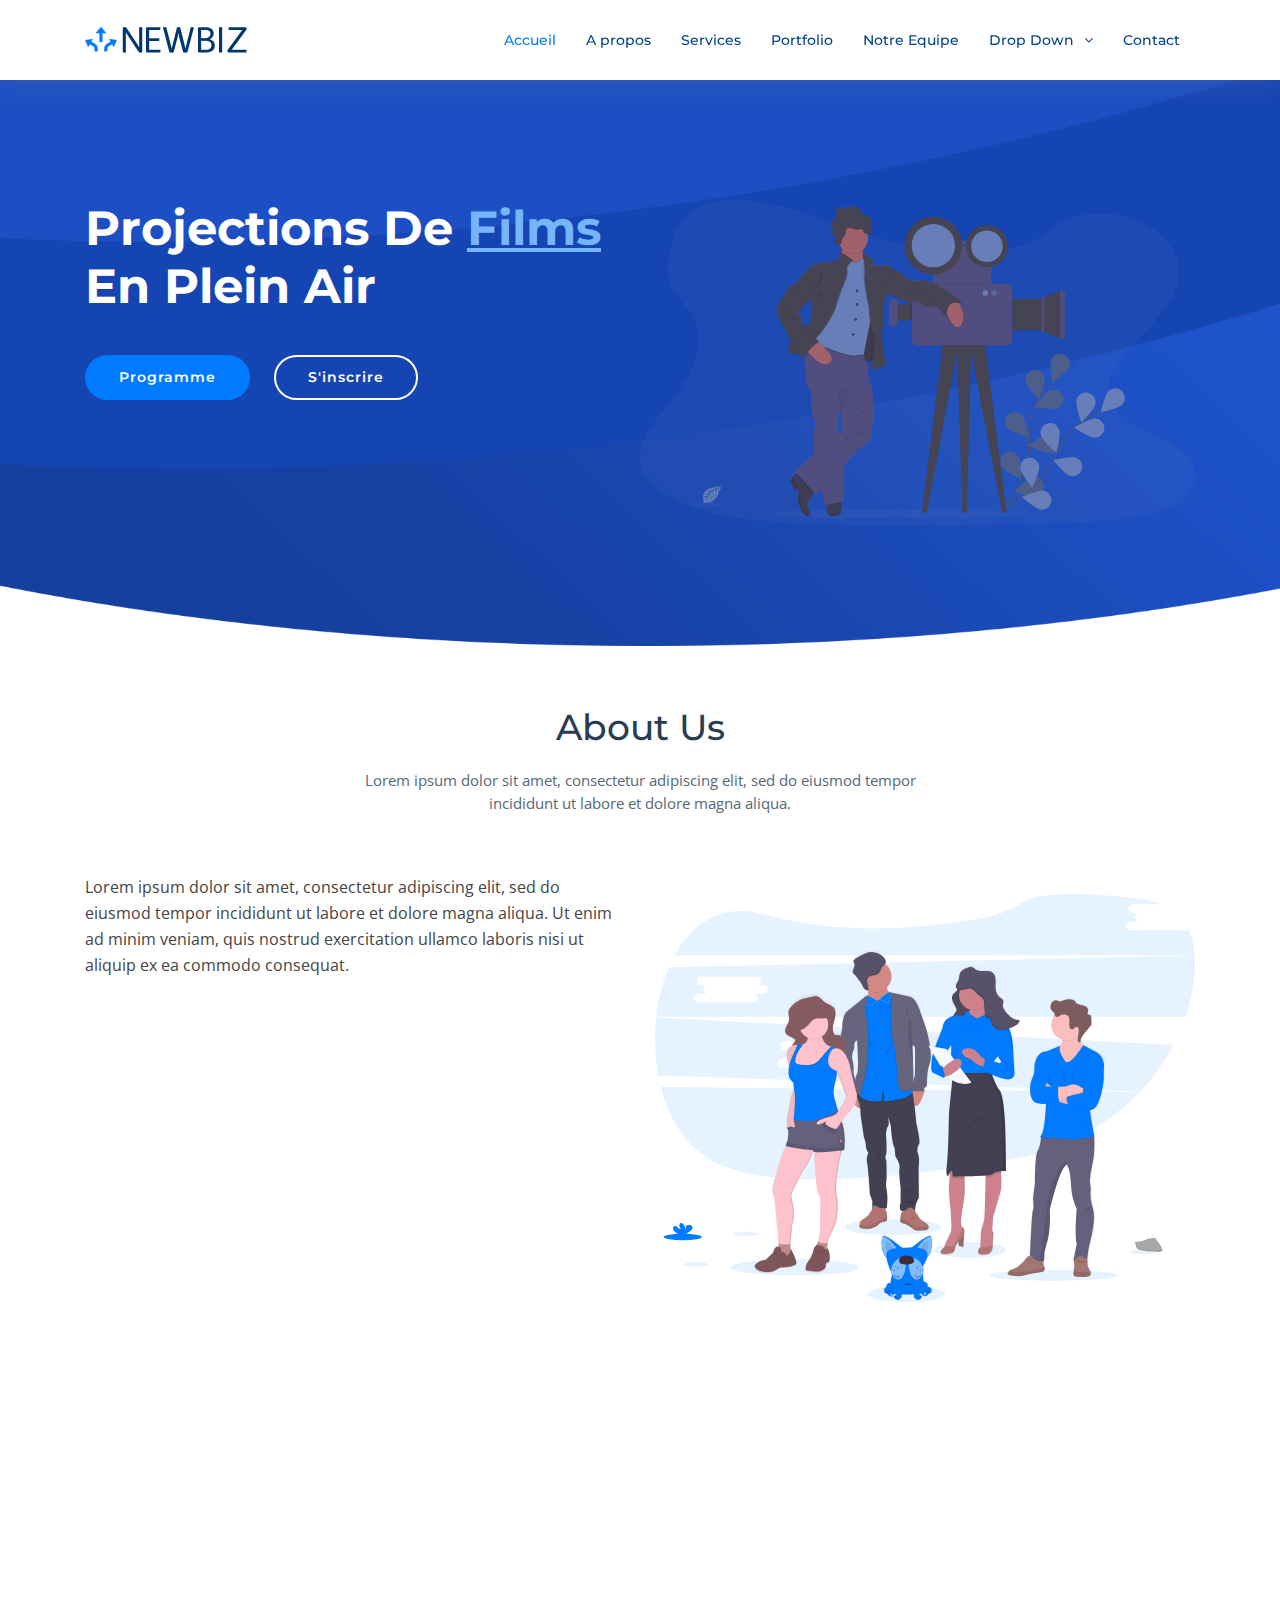
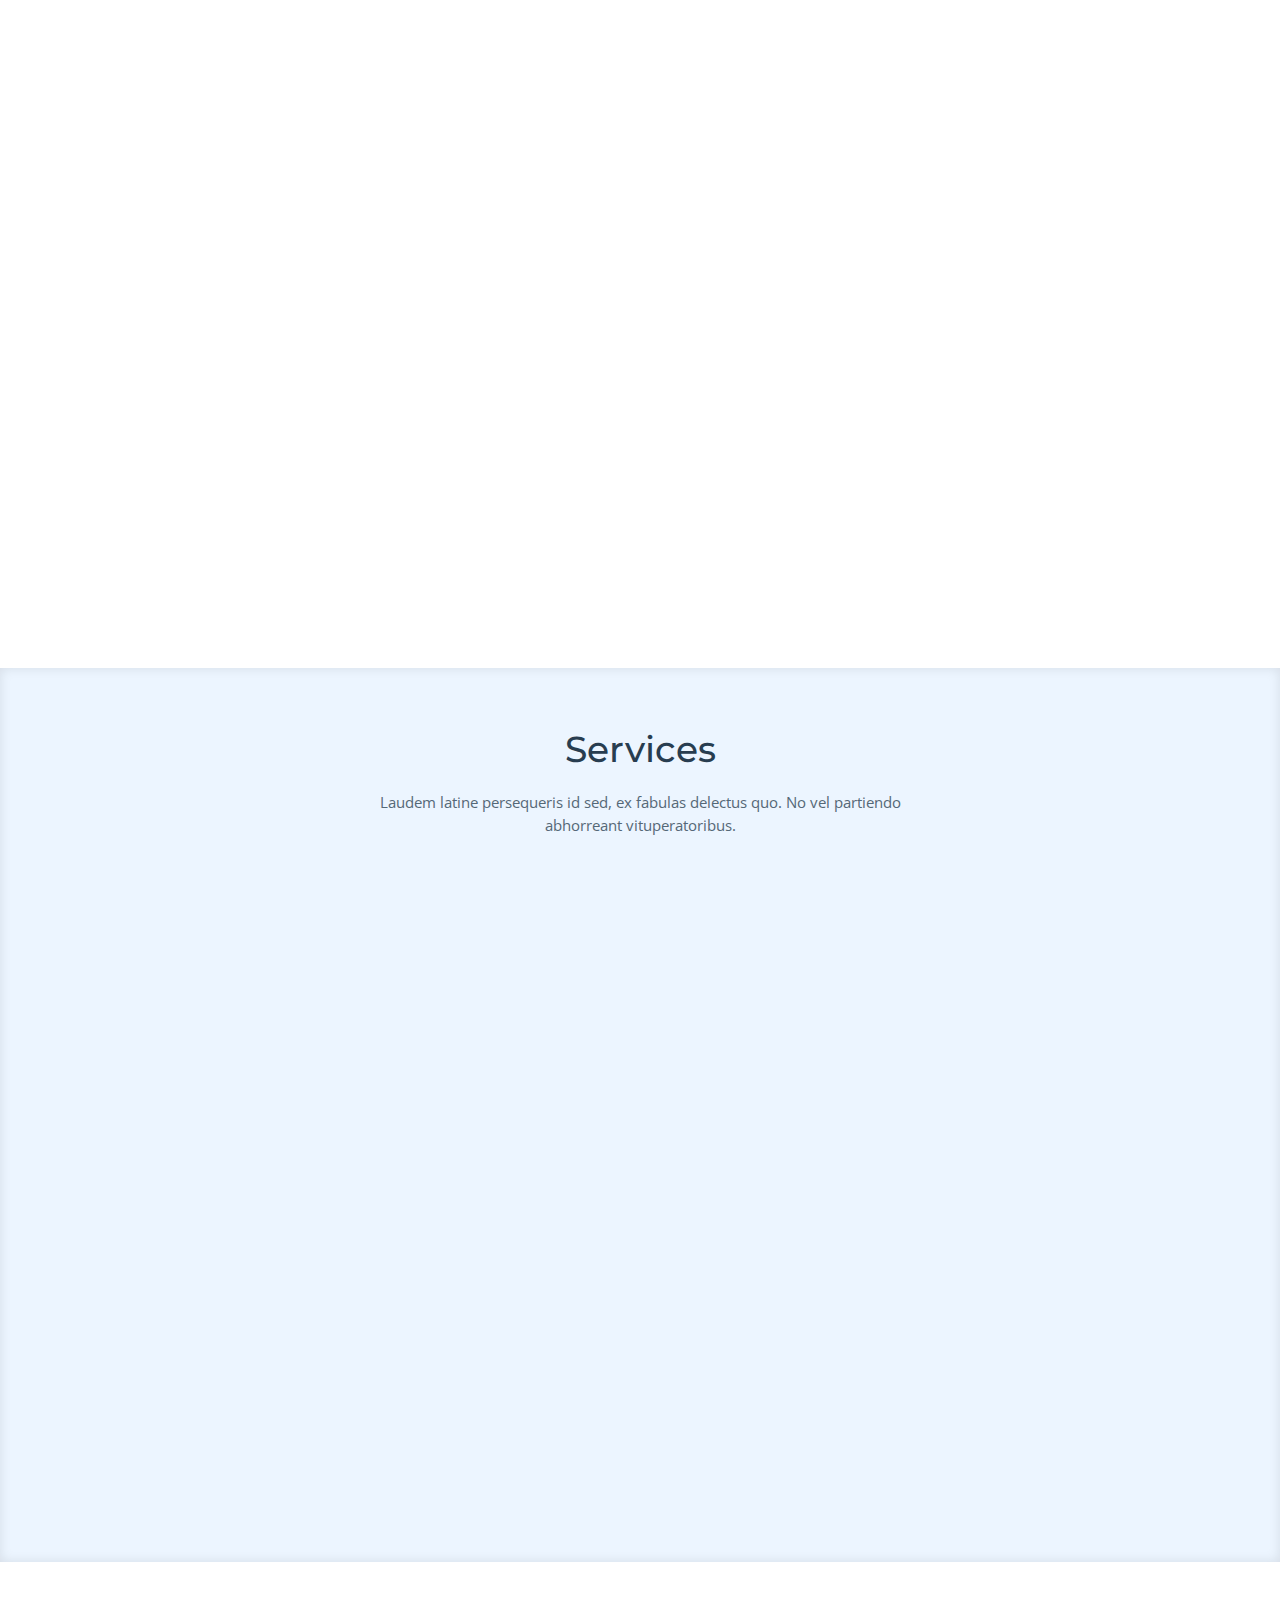
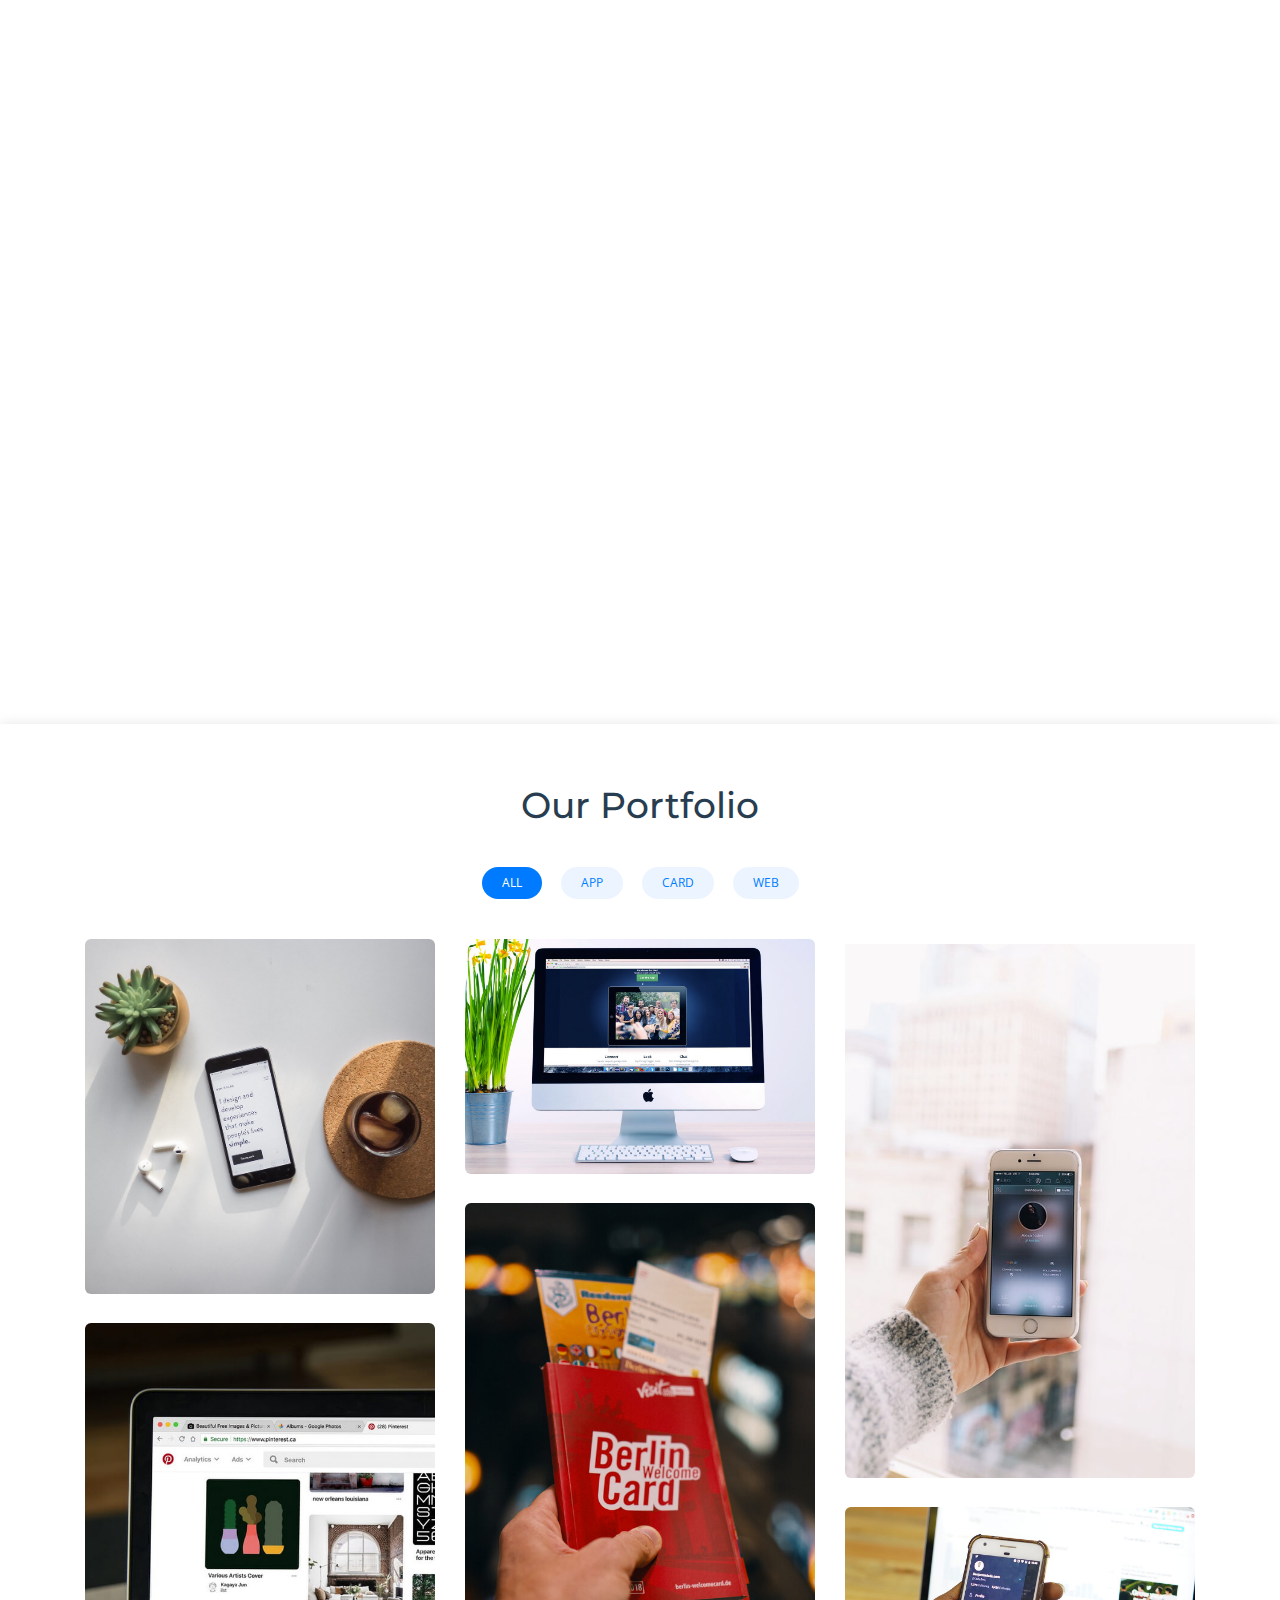
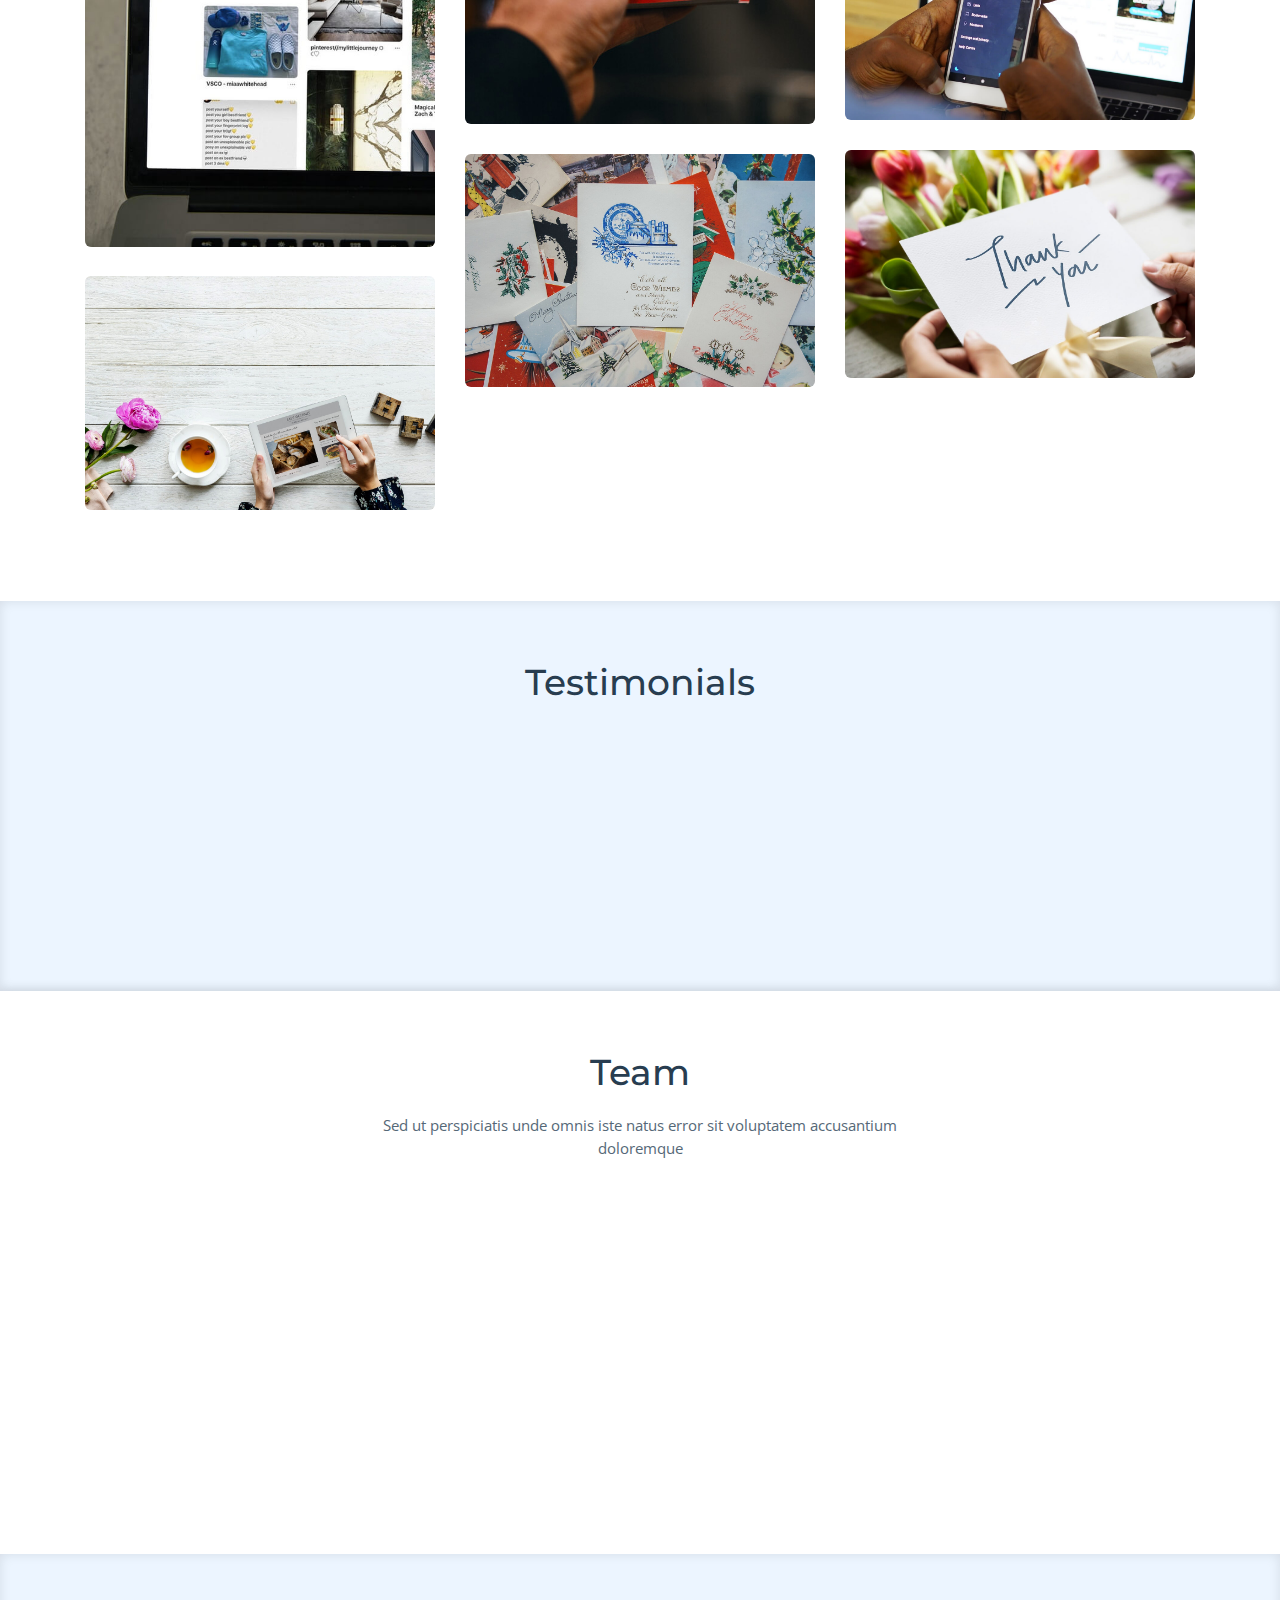
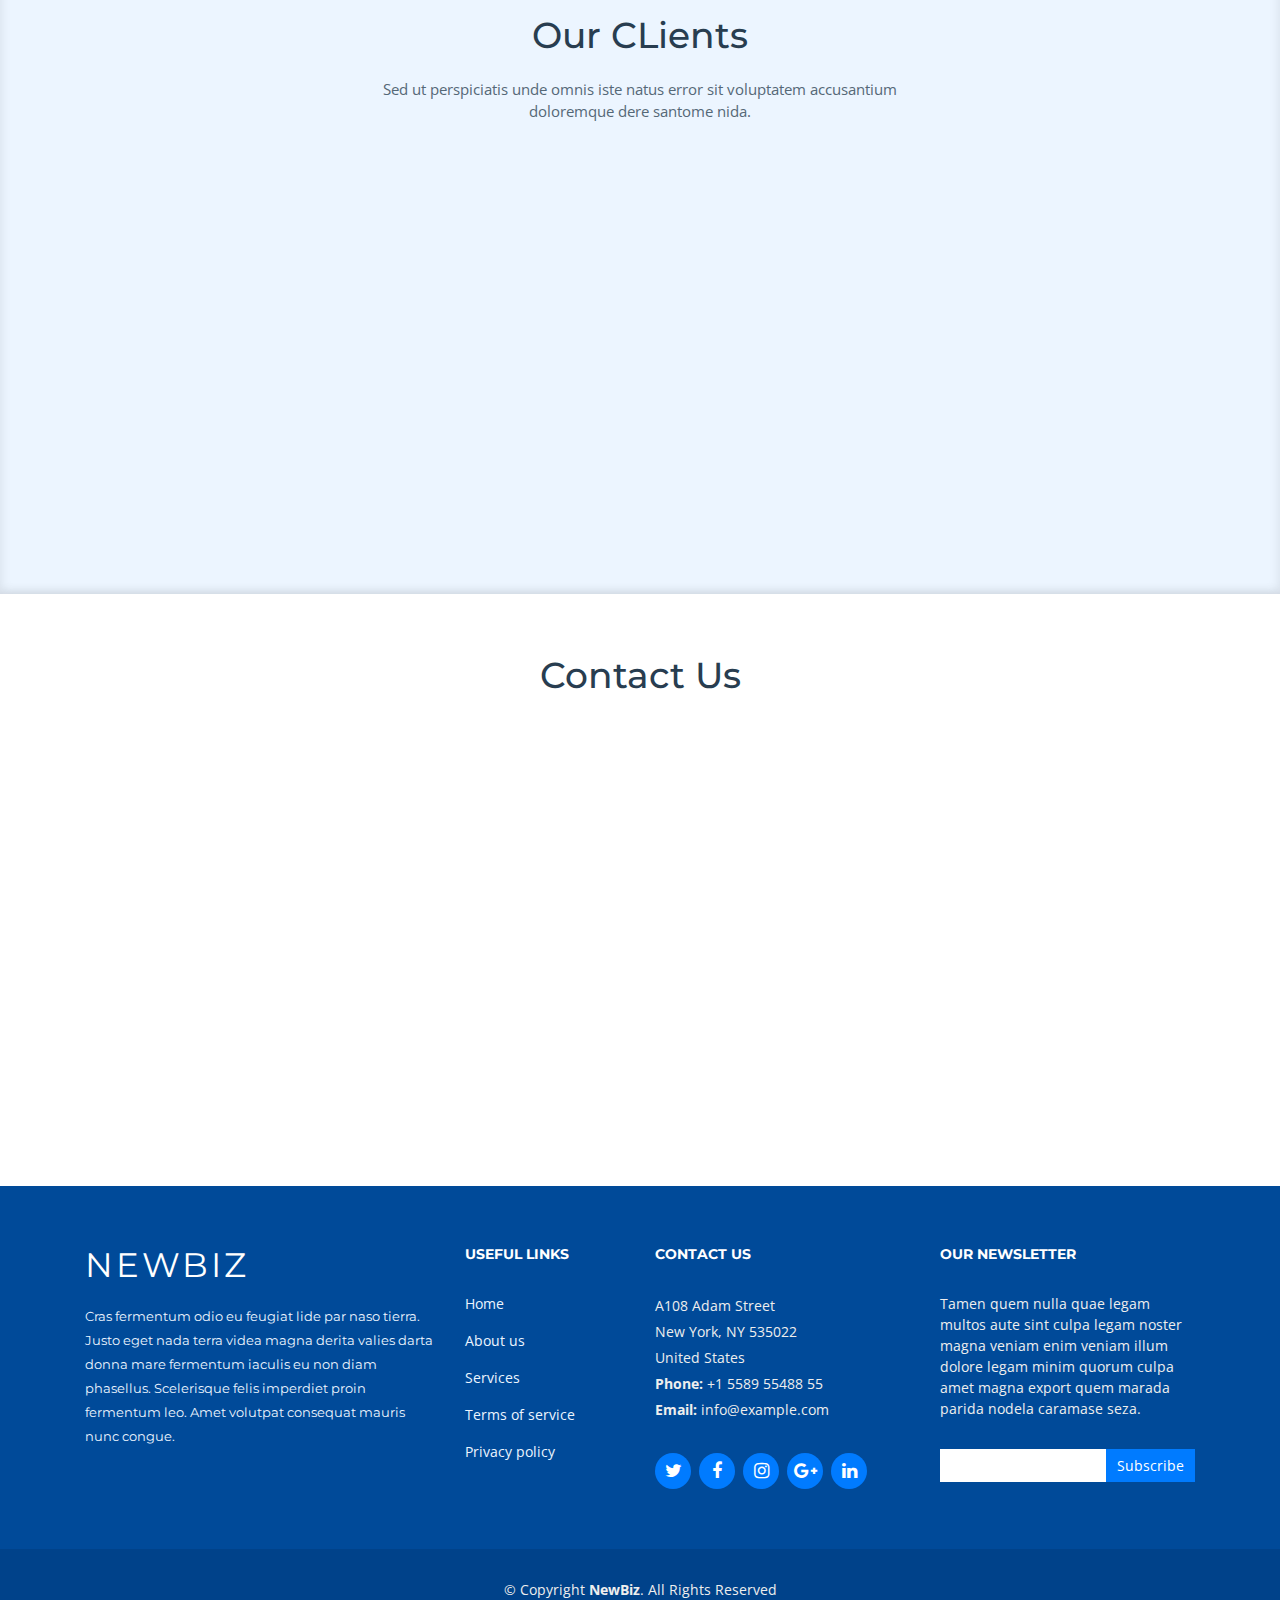
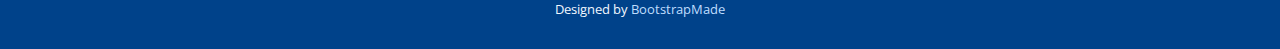
==== index.html @ 0c1a0be7 "Premier commit" ====
<!DOCTYPE html>
<html lang="en">
<head>
  <meta charset="utf-8">
  <title>NewBiz Bootstrap Template</title>
  <meta content="width=device-width, initial-scale=1.0" name="viewport">
  <meta content="" name="keywords">
  <meta content="" name="description">

  <!-- Favicons -->
  <link href="img/favicon.png" rel="icon">
  <link href="img/apple-touch-icon.png" rel="apple-touch-icon">

  <!-- Google Fonts -->
  <link href="https://fonts.googleapis.com/css?family=Open+Sans:300,300i,400,400i,700,700i|Montserrat:300,400,500,700" rel="stylesheet">

  <!-- Bootstrap CSS File -->
  <link href="lib/bootstrap/css/bootstrap.min.css" rel="stylesheet">

  <!-- Libraries CSS Files -->
  <link href="lib/font-awesome/css/font-awesome.min.css" rel="stylesheet">
  <link href="lib/animate/animate.min.css" rel="stylesheet">
  <link href="lib/ionicons/css/ionicons.min.css" rel="stylesheet">
  <link href="lib/owlcarousel/assets/owl.carousel.min.css" rel="stylesheet">
  <link href="lib/lightbox/css/lightbox.min.css" rel="stylesheet">

  <!-- Main Stylesheet File -->
  <link href="css/style.css" rel="stylesheet">

  <!-- =======================================================
    Theme Name: NewBiz
    Theme URL: https://bootstrapmade.com/newbiz-bootstrap-business-template/
    Author: BootstrapMade.com
    License: https://bootstrapmade.com/license/
  ======================================================= -->
</head>

<body>

  <!--==========================
  Header
  ============================-->
  <header id="header" class="fixed-top">
    <div class="container">

      <div class="logo float-left">
        <!-- Uncomment below if you prefer to use an image logo -->
        <!-- <h1 class="text-light"><a href="#header"><span>NewBiz</span></a></h1> -->
        <a href="#intro" class="scrollto"><img src="img/logo.png" alt="" class="img-fluid"></a>
      </div>

      <nav class="main-nav float-right d-none d-lg-block">
        <ul>
          <li class="active"><a href="#intro">Accueil</a></li>
          <li><a href="#about">A propos</a></li>
          <li><a href="#services">Services</a></li>
          <li><a href="#portfolio">Portfolio</a></li>
          <li><a href="#team">Notre Equipe</a></li>
          <li class="drop-down"><a href="">Drop Down</a>
            <ul>
              <li><a href="#">Drop Down 1</a></li>
              <li class="drop-down"><a href="#">Drop Down 2</a>
                <ul>
                  <li><a href="#">Deep Drop Down 1</a></li>
                  <li><a href="#">Deep Drop Down 2</a></li>
                  <li><a href="#">Deep Drop Down 3</a></li>
                  <li><a href="#">Deep Drop Down 4</a></li>
                  <li><a href="#">Deep Drop Down 5</a></li>
                </ul>
              </li>
              <li><a href="#">Drop Down 3</a></li>
              <li><a href="#">Drop Down 4</a></li>
              <li><a href="#">Drop Down 5</a></li>
            </ul>
          </li>
          <li><a href="#contact">Contact</a></li>
        </ul>
      </nav><!-- .main-nav -->
      
    </div>
  </header><!-- #header -->

  <!--==========================
    Intro Section
  ============================-->
  <section id="intro" class="clearfix">
    <div class="container">

      <div class="intro-img">
        <img src="img/videographer_nnc7.svg" alt="" class="img-fluid">
      </div>

      <div class="intro-info">
        <h2>Projections De <span>Films</span> <br> En Plein Air </h2>
        <div>
          <a href="#about" class="btn-get-started scrollto">Programme</a>
          <a href="#services" class="btn-services scrollto">S'inscrire</a>
        </div>
      </div>

    </div>
  </section><!-- #intro -->

  <main id="main">

    <!--==========================
      About Us Section
    ============================-->
    <section id="about">
      <div class="container">

        <header class="section-header">
          <h3>About Us</h3>
          <p>Lorem ipsum dolor sit amet, consectetur adipiscing elit, sed do eiusmod tempor incididunt ut labore et dolore magna aliqua.</p>
        </header>

        <div class="row about-container">

          <div class="col-lg-6 content order-lg-1 order-2">
            <p>
              Lorem ipsum dolor sit amet, consectetur adipiscing elit, sed do eiusmod tempor incididunt ut labore et dolore magna aliqua. Ut enim ad minim veniam, quis nostrud exercitation ullamco laboris nisi ut aliquip ex ea commodo consequat.
            </p>

            <div class="icon-box wow fadeInUp">
              <div class="icon"><i class="fa fa-shopping-bag"></i></div>
              <h4 class="title"><a href="">Eiusmod Tempor</a></h4>
              <p class="description">Et harum quidem rerum facilis est et expedita distinctio. Nam libero tempore, cum soluta nobis est eligendi</p>
            </div>

            <div class="icon-box wow fadeInUp" data-wow-delay="0.2s">
              <div class="icon"><i class="fa fa-photo"></i></div>
              <h4 class="title"><a href="">Magni Dolores</a></h4>
              <p class="description">Excepteur sint occaecat cupidatat non proident, sunt in culpa qui officia deserunt mollit anim id est laborum</p>
            </div>

            <div class="icon-box wow fadeInUp" data-wow-delay="0.4s">
              <div class="icon"><i class="fa fa-bar-chart"></i></div>
              <h4 class="title"><a href="">Dolor Sitema</a></h4>
              <p class="description">Minim veniam, quis nostrud exercitation ullamco laboris nisi ut aliquip ex ea commodo consequat tarad limino ata</p>
            </div>

          </div>

          <div class="col-lg-6 background order-lg-2 order-1 wow fadeInUp">
            <img src="img/about-img.svg" class="img-fluid" alt="">
          </div>
        </div>

        <div class="row about-extra">
          <div class="col-lg-6 wow fadeInUp">
            <img src="img/about-extra-1.svg" class="img-fluid" alt="">
          </div>
          <div class="col-lg-6 wow fadeInUp pt-5 pt-lg-0">
            <h4>Voluptatem dignissimos provident quasi corporis voluptates sit assumenda.</h4>
            <p>
              Ipsum in aspernatur ut possimus sint. Quia omnis est occaecati possimus ea. Quas molestiae perspiciatis occaecati qui rerum. Deleniti quod porro sed quisquam saepe. Numquam mollitia recusandae non ad at et a.
            </p>
            <p>
              Ad vitae recusandae odit possimus. Quaerat cum ipsum corrupti. Odit qui asperiores ea corporis deserunt veritatis quidem expedita perferendis. Qui rerum eligendi ex doloribus quia sit. Porro rerum eum eum.
            </p>
          </div>
        </div>

        <div class="row about-extra">
          <div class="col-lg-6 wow fadeInUp order-1 order-lg-2">
            <img src="img/about-extra-2.svg" class="img-fluid" alt="">
          </div>

          <div class="col-lg-6 wow fadeInUp pt-4 pt-lg-0 order-2 order-lg-1">
            <h4>Neque saepe temporibus repellat ea ipsum et. Id vel et quia tempora facere reprehenderit.</h4>
            <p>
             Delectus alias ut incidunt delectus nam placeat in consequatur. Sed cupiditate quia ea quis. Voluptas nemo qui aut distinctio. Cumque fugit earum est quam officiis numquam. Ducimus corporis autem at blanditiis beatae incidunt sunt. 
            </p>
            <p>
              Voluptas saepe natus quidem blanditiis. Non sunt impedit voluptas mollitia beatae. Qui esse molestias. Laudantium libero nisi vitae debitis. Dolorem cupiditate est perferendis iusto.
            </p>
            <p>
              Eum quia in. Magni quas ipsum a. Quis ex voluptatem inventore sint quia modi. Numquam est aut fuga mollitia exercitationem nam accusantium provident quia.
            </p>
          </div>
          
        </div>

      </div>
    </section><!-- #about -->

    <!--==========================
      Services Section
    ============================-->
    <section id="services" class="section-bg">
      <div class="container">

        <header class="section-header">
          <h3>Services</h3>
          <p>Laudem latine persequeris id sed, ex fabulas delectus quo. No vel partiendo abhorreant vituperatoribus.</p>
        </header>

        <div class="row">

          <div class="col-md-6 col-lg-5 offset-lg-1 wow bounceInUp" data-wow-duration="1.4s">
            <div class="box">
              <div class="icon"><i class="ion-ios-videocam-outline" style="color: #ff689b;"></i></div>
              <h4 class="title"><a href="">Projection vidéos</a></h4>
              <p class="description">Voluptatum deleniti atque corrupti quos dolores et quas molestias excepturi sint occaecati cupiditate non provident</p>
            </div>
          </div>
          <div class="col-md-6 col-lg-5 wow bounceInUp" data-wow-duration="1.4s">
            <div class="box">
              <div class="icon"><i class="ion-ios-bookmarks-outline" style="color: #e9bf06;"></i></div>
              <h4 class="title"><a href="">Dolor Sitema</a></h4>
              <p class="description">Minim veniam, quis nostrud exercitation ullamco laboris nisi ut aliquip ex ea commodo consequat tarad limino ata</p>
            </div>
          </div>

          <div class="col-md-6 col-lg-5 offset-lg-1 wow bounceInUp" data-wow-delay="0.1s" data-wow-duration="1.4s">
            <div class="box">
              <div class="icon"><i class="ion-ios-paper-outline" style="color: #3fcdc7;"></i></div>
              <h4 class="title"><a href="">Sed ut perspiciatis</a></h4>
              <p class="description">Duis aute irure dolor in reprehenderit in voluptate velit esse cillum dolore eu fugiat nulla pariatur</p>
            </div>
          </div>
          <div class="col-md-6 col-lg-5 wow bounceInUp" data-wow-delay="0.1s" data-wow-duration="1.4s">
            <div class="box">
              <div class="icon"><i class="ion-ios-speedometer-outline" style="color:#41cf2e;"></i></div>
              <h4 class="title"><a href="">Magni Dolores</a></h4>
              <p class="description">Excepteur sint occaecat cupidatat non proident, sunt in culpa qui officia deserunt mollit anim id est laborum</p>
            </div>
          </div>

          <div class="col-md-6 col-lg-5 offset-lg-1 wow bounceInUp" data-wow-delay="0.2s" data-wow-duration="1.4s">
            <div class="box">
              <div class="icon"><i class="ion-ios-world-outline" style="color: #d6ff22;"></i></div>
              <h4 class="title"><a href="">Nemo Enim</a></h4>
              <p class="description">At vero eos et accusamus et iusto odio dignissimos ducimus qui blanditiis praesentium voluptatum deleniti atque</p>
            </div>
          </div>
          <div class="col-md-6 col-lg-5 wow bounceInUp" data-wow-delay="0.2s" data-wow-duration="1.4s">
            <div class="box">
              <div class="icon"><i class="ion-ios-clock-outline" style="color: #4680ff;"></i></div>
              <h4 class="title"><a href="">Eiusmod Tempor</a></h4>
              <p class="description">Et harum quidem rerum facilis est et expedita distinctio. Nam libero tempore, cum soluta nobis est eligendi</p>
            </div>
          </div>

        </div>

      </div>
    </section><!-- #services -->

    <!--==========================
      Why Us Section
    ============================-->
    <section id="why-us" class="wow fadeIn">
      <div class="container">
        <header class="section-header">
          <h3>Why choose us?</h3>
          <p>Laudem latine persequeris id sed, ex fabulas delectus quo. No vel partiendo abhorreant vituperatoribus.</p>
        </header>

        <div class="row row-eq-height justify-content-center">

          <div class="col-lg-4 mb-4">
            <div class="card wow bounceInUp">
                <i class="fa fa-diamond"></i>
              <div class="card-body">
                <h5 class="card-title">Corporis dolorem</h5>
                <p class="card-text">Deleniti optio et nisi dolorem debitis. Aliquam nobis est temporibus sunt ab inventore officiis aut voluptatibus.</p>
                <a href="#" class="readmore">Read more </a>
              </div>
            </div>
          </div>

          <div class="col-lg-4 mb-4">
            <div class="card wow bounceInUp">
                <i class="fa fa-language"></i>
              <div class="card-body">
                <h5 class="card-title">Voluptates dolores</h5>
                <p class="card-text">Voluptates nihil et quis omnis et eaque omnis sint aut. Ducimus dolorum aspernatur.</p>
                <a href="#" class="readmore">Read more </a>
              </div>
            </div>
          </div>

          <div class="col-lg-4 mb-4">
            <div class="card wow bounceInUp">
                <i class="fa fa-object-group"></i>
              <div class="card-body">
                <h5 class="card-title">Eum ut aspernatur</h5>
                <p class="card-text">Autem quod nesciunt eos ea aut amet laboriosam ab. Eos quis porro in non nemo ex. </p>
                <a href="#" class="readmore">Read more </a>
              </div>
            </div>
          </div>

        </div>

        <div class="row counters">

          <div class="col-lg-3 col-6 text-center">
            <span data-toggle="counter-up">274</span>
            <p>Clients</p>
          </div>

          <div class="col-lg-3 col-6 text-center">
            <span data-toggle="counter-up">421</span>
            <p>Projects</p>
          </div>

          <div class="col-lg-3 col-6 text-center">
            <span data-toggle="counter-up">1,364</span>
            <p>Hours Of Support</p>
          </div>

          <div class="col-lg-3 col-6 text-center">
            <span data-toggle="counter-up">18</span>
            <p>Hard Workers</p>
          </div>
  
        </div>

      </div>
    </section>

    <!--==========================
      Portfolio Section
    ============================-->
    <section id="portfolio" class="clearfix">
      <div class="container">

        <header class="section-header">
          <h3 class="section-title">Our Portfolio</h3>
        </header>

        <div class="row">
          <div class="col-lg-12">
            <ul id="portfolio-flters">
              <li data-filter="*" class="filter-active">All</li>
              <li data-filter=".filter-app">App</li>
              <li data-filter=".filter-card">Card</li>
              <li data-filter=".filter-web">Web</li>
            </ul>
          </div>
        </div>

        <div class="row portfolio-container">

          <div class="col-lg-4 col-md-6 portfolio-item filter-app">
            <div class="portfolio-wrap">
              <img src="img/portfolio/app1.jpg" class="img-fluid" alt="">
              <div class="portfolio-info">
                <h4><a href="#">App 1</a></h4>
                <p>App</p>
                <div>
                  <a href="img/portfolio/app1.jpg" data-lightbox="portfolio" data-title="App 1" class="link-preview" title="Preview"><i class="ion ion-eye"></i></a>
                  <a href="#" class="link-details" title="More Details"><i class="ion ion-android-open"></i></a>
                </div>
              </div>
            </div>
          </div>

          <div class="col-lg-4 col-md-6 portfolio-item filter-web" data-wow-delay="0.1s">
            <div class="portfolio-wrap">
              <img src="img/portfolio/web3.jpg" class="img-fluid" alt="">
              <div class="portfolio-info">
                <h4><a href="#">Web 3</a></h4>
                <p>Web</p>
                <div>
                  <a href="img/portfolio/web3.jpg" class="link-preview" data-lightbox="portfolio" data-title="Web 3" title="Preview"><i class="ion ion-eye"></i></a>
                  <a href="#" class="link-details" title="More Details"><i class="ion ion-android-open"></i></a>
                </div>
              </div>
            </div>
          </div>

          <div class="col-lg-4 col-md-6 portfolio-item filter-app" data-wow-delay="0.2s">
            <div class="portfolio-wrap">
              <img src="img/portfolio/app2.jpg" class="img-fluid" alt="">
              <div class="portfolio-info">
                <h4><a href="#">App 2</a></h4>
                <p>App</p>
                <div>
                  <a href="img/portfolio/app2.jpg" class="link-preview" data-lightbox="portfolio" data-title="App 2" title="Preview"><i class="ion ion-eye"></i></a>
                  <a href="#" class="link-details" title="More Details"><i class="ion ion-android-open"></i></a>
                </div>
              </div>
            </div>
          </div>

          <div class="col-lg-4 col-md-6 portfolio-item filter-card">
            <div class="portfolio-wrap">
              <img src="img/portfolio/card2.jpg" class="img-fluid" alt="">
              <div class="portfolio-info">
                <h4><a href="#">Card 2</a></h4>
                <p>Card</p>
                <div>
                  <a href="img/portfolio/card2.jpg" class="link-preview" data-lightbox="portfolio" data-title="Card 2" title="Preview"><i class="ion ion-eye"></i></a>
                  <a href="#" class="link-details" title="More Details"><i class="ion ion-android-open"></i></a>
                </div>
              </div>
            </div>
          </div>

          <div class="col-lg-4 col-md-6 portfolio-item filter-web" data-wow-delay="0.1s">
            <div class="portfolio-wrap">
              <img src="img/portfolio/web2.jpg" class="img-fluid" alt="">
              <div class="portfolio-info">
                <h4><a href="#">Web 2</a></h4>
                <p>Web</p>
                <div>
                  <a href="img/portfolio/web2.jpg" class="link-preview" data-lightbox="portfolio" data-title="Web 2" title="Preview"><i class="ion ion-eye"></i></a>
                  <a href="#" class="link-details" title="More Details"><i class="ion ion-android-open"></i></a>
                </div>
              </div>
            </div>
          </div>

          <div class="col-lg-4 col-md-6 portfolio-item filter-app" data-wow-delay="0.2s">
            <div class="portfolio-wrap">
              <img src="img/portfolio/app3.jpg" class="img-fluid" alt="">
              <div class="portfolio-info">
                <h4><a href="#">App 3</a></h4>
                <p>App</p>
                <div>
                  <a href="img/portfolio/app3.jpg" class="link-preview" data-lightbox="portfolio" data-title="App 3" title="Preview"><i class="ion ion-eye"></i></a>
                  <a href="#" class="link-details" title="More Details"><i class="ion ion-android-open"></i></a>
                </div>
              </div>
            </div>
          </div>

          <div class="col-lg-4 col-md-6 portfolio-item filter-card">
            <div class="portfolio-wrap">
              <img src="img/portfolio/card1.jpg" class="img-fluid" alt="">
              <div class="portfolio-info">
                <h4><a href="#">Card 1</a></h4>
                <p>Card</p>
                <div>
                  <a href="img/portfolio/card1.jpg" class="link-preview" data-lightbox="portfolio" data-title="Card 1" title="Preview"><i class="ion ion-eye"></i></a>
                  <a href="#" class="link-details" title="More Details"><i class="ion ion-android-open"></i></a>
                </div>
              </div>
            </div>
          </div>

          <div class="col-lg-4 col-md-6 portfolio-item filter-card" data-wow-delay="0.1s">
            <div class="portfolio-wrap">
              <img src="img/portfolio/card3.jpg" class="img-fluid" alt="">
              <div class="portfolio-info">
                <h4><a href="#">Card 3</a></h4>
                <p>Card</p>
                <div>
                  <a href="img/portfolio/card3.jpg" class="link-preview" data-lightbox="portfolio" data-title="Card 3" title="Preview"><i class="ion ion-eye"></i></a>
                  <a href="#" class="link-details" title="More Details"><i class="ion ion-android-open"></i></a>
                </div>
              </div>
            </div>
          </div>

          <div class="col-lg-4 col-md-6 portfolio-item filter-web" data-wow-delay="0.2s">
            <div class="portfolio-wrap">
              <img src="img/portfolio/web1.jpg" class="img-fluid" alt="">
              <div class="portfolio-info">
                <h4><a href="#">Web 1</a></h4>
                <p>Web</p>
                <div>
                  <a href="img/portfolio/web1.jpg" class="link-preview" data-lightbox="portfolio" data-title="Web 1" title="Preview"><i class="ion ion-eye"></i></a>
                  <a href="#" class="link-details" title="More Details"><i class="ion ion-android-open"></i></a>
                </div>
              </div>
            </div>
          </div>

        </div>

      </div>
    </section><!-- #portfolio -->

    <!--==========================
      Clients Section
    ============================-->
    <section id="testimonials" class="section-bg">
      <div class="container">

        <header class="section-header">
          <h3>Testimonials</h3>
        </header>

        <div class="row justify-content-center">
          <div class="col-lg-8">

            <div class="owl-carousel testimonials-carousel wow fadeInUp">
    
              <div class="testimonial-item">
                <img src="img/testimonial-1.jpg" class="testimonial-img" alt="">
                <h3>Saul Goodman</h3>
                <h4>Ceo &amp; Founder</h4>
                <p>
                  Proin iaculis purus consequat sem cure digni ssim donec porttitora entum suscipit rhoncus. Accusantium quam, ultricies eget id, aliquam eget nibh et. Maecen aliquam, risus at semper.
                </p>
              </div>
    
              <div class="testimonial-item">
                <img src="img/testimonial-2.jpg" class="testimonial-img" alt="">
                <h3>Sara Wilsson</h3>
                <h4>Designer</h4>
                <p>
                  Export tempor illum tamen malis malis eram quae irure esse labore quem cillum quid cillum eram malis quorum velit fore eram velit sunt aliqua noster fugiat irure amet legam anim culpa.
                </p>
              </div>
    
              <div class="testimonial-item">
                <img src="img/testimonial-3.jpg" class="testimonial-img" alt="">
                <h3>Jena Karlis</h3>
                <h4>Store Owner</h4>
                <p>
                  Enim nisi quem export duis labore cillum quae magna enim sint quorum nulla quem veniam duis minim tempor labore quem eram duis noster aute amet eram fore quis sint minim.
                </p>
              </div>
    
              <div class="testimonial-item">
                <img src="img/testimonial-4.jpg" class="testimonial-img" alt="">
                <h3>Matt Brandon</h3>
                <h4>Freelancer</h4>
                <p>
                  Fugiat enim eram quae cillum dolore dolor amet nulla culpa multos export minim fugiat minim velit minim dolor enim duis veniam ipsum anim magna sunt elit fore quem dolore labore illum veniam.
                </p>
              </div>
    
              <div class="testimonial-item">
                <img src="img/testimonial-5.jpg" class="testimonial-img" alt="">
                <h3>John Larson</h3>
                <h4>Entrepreneur</h4>
                <p>
                  Quis quorum aliqua sint quem legam fore sunt eram irure aliqua veniam tempor noster veniam enim culpa labore duis sunt culpa nulla illum cillum fugiat legam esse veniam culpa fore nisi cillum quid.
                </p>
              </div>

            </div>

          </div>
        </div>


      </div>
    </section><!-- #testimonials -->

    <!--==========================
      Team Section
    ============================-->
    <section id="team">
      <div class="container">
        <div class="section-header">
          <h3>Team</h3>
          <p>Sed ut perspiciatis unde omnis iste natus error sit voluptatem accusantium doloremque</p>
        </div>

        <div class="row">

          <div class="col-lg-3 col-md-6 wow fadeInUp">
            <div class="member">
              <img src="img/team-1.jpg" class="img-fluid" alt="">
              <div class="member-info">
                <div class="member-info-content">
                  <h4>Walter White</h4>
                  <span>Chief Executive Officer</span>
                  <div class="social">
                    <a href=""><i class="fa fa-twitter"></i></a>
                    <a href=""><i class="fa fa-facebook"></i></a>
                    <a href=""><i class="fa fa-google-plus"></i></a>
                    <a href=""><i class="fa fa-linkedin"></i></a>
                  </div>
                </div>
              </div>
            </div>
          </div>

          <div class="col-lg-3 col-md-6 wow fadeInUp" data-wow-delay="0.1s">
            <div class="member">
              <img src="img/team-2.jpg" class="img-fluid" alt="">
              <div class="member-info">
                <div class="member-info-content">
                  <h4>Sarah Jhonson</h4>
                  <span>Product Manager</span>
                  <div class="social">
                    <a href=""><i class="fa fa-twitter"></i></a>
                    <a href=""><i class="fa fa-facebook"></i></a>
                    <a href=""><i class="fa fa-google-plus"></i></a>
                    <a href=""><i class="fa fa-linkedin"></i></a>
                  </div>
                </div>
              </div>
            </div>
          </div>

          <div class="col-lg-3 col-md-6 wow fadeInUp" data-wow-delay="0.2s">
            <div class="member">
              <img src="img/team-3.jpg" class="img-fluid" alt="">
              <div class="member-info">
                <div class="member-info-content">
                  <h4>William Anderson</h4>
                  <span>CTO</span>
                  <div class="social">
                    <a href=""><i class="fa fa-twitter"></i></a>
                    <a href=""><i class="fa fa-facebook"></i></a>
                    <a href=""><i class="fa fa-google-plus"></i></a>
                    <a href=""><i class="fa fa-linkedin"></i></a>
                  </div>
                </div>
              </div>
            </div>
          </div>

          <div class="col-lg-3 col-md-6 wow fadeInUp" data-wow-delay="0.3s">
            <div class="member">
              <img src="img/team-4.jpg" class="img-fluid" alt="">
              <div class="member-info">
                <div class="member-info-content">
                  <h4>Amanda Jepson</h4>
                  <span>Accountant</span>
                  <div class="social">
                    <a href=""><i class="fa fa-twitter"></i></a>
                    <a href=""><i class="fa fa-facebook"></i></a>
                    <a href=""><i class="fa fa-google-plus"></i></a>
                    <a href=""><i class="fa fa-linkedin"></i></a>
                  </div>
                </div>
              </div>
            </div>
          </div>

        </div>

      </div>
    </section><!-- #team -->

    <!--==========================
      Clients Section
    ============================-->
    <section id="clients" class="section-bg">

      <div class="container">

        <div class="section-header">
          <h3>Our CLients</h3>
          <p>Sed ut perspiciatis unde omnis iste natus error sit voluptatem accusantium doloremque dere santome nida.</p>
        </div>

        <div class="row no-gutters clients-wrap clearfix wow fadeInUp">

          <div class="col-lg-3 col-md-4 col-xs-6">
            <div class="client-logo">
              <img src="img/clients/client-1.png" class="img-fluid" alt="">
            </div>
          </div>
          
          <div class="col-lg-3 col-md-4 col-xs-6">
            <div class="client-logo">
              <img src="img/clients/client-2.png" class="img-fluid" alt="">
            </div>
          </div>
        
          <div class="col-lg-3 col-md-4 col-xs-6">
            <div class="client-logo">
              <img src="img/clients/client-3.png" class="img-fluid" alt="">
            </div>
          </div>
          
          <div class="col-lg-3 col-md-4 col-xs-6">
            <div class="client-logo">
              <img src="img/clients/client-4.png" class="img-fluid" alt="">
            </div>
          </div>
          
          <div class="col-lg-3 col-md-4 col-xs-6">
            <div class="client-logo">
              <img src="img/clients/client-5.png" class="img-fluid" alt="">
            </div>
          </div>
        
          <div class="col-lg-3 col-md-4 col-xs-6">
            <div class="client-logo">
              <img src="img/clients/client-6.png" class="img-fluid" alt="">
            </div>
          </div>
          
          <div class="col-lg-3 col-md-4 col-xs-6">
            <div class="client-logo">
              <img src="img/clients/client-7.png" class="img-fluid" alt="">
            </div>
          </div>
          
          <div class="col-lg-3 col-md-4 col-xs-6">
            <div class="client-logo">
              <img src="img/clients/client-8.png" class="img-fluid" alt="">
            </div>
          </div>

        </div>

      </div>

    </section>

    <!--==========================
      Contact Section
    ============================-->
    <section id="contact">
      <div class="container-fluid">

        <div class="section-header">
          <h3>Contact Us</h3>
        </div>

        <div class="row wow fadeInUp">

          <div class="col-lg-6">
            <div class="map mb-4 mb-lg-0">
              <iframe src="https://www.google.com/maps/embed?pb=!1m14!1m8!1m3!1d12097.433213460943!2d-74.0062269!3d40.7101282!3m2!1i1024!2i768!4f13.1!3m3!1m2!1s0x0%3A0xb89d1fe6bc499443!2sDowntown+Conference+Center!5e0!3m2!1smk!2sbg!4v1539943755621" frameborder="0" style="border:0; width: 100%; height: 312px;" allowfullscreen></iframe>
            </div>
          </div>

          <div class="col-lg-6">
            <div class="row">
              <div class="col-md-5 info">
                <i class="ion-ios-location-outline"></i>
                <p>A108 Adam Street, NY 535022</p>
              </div>
              <div class="col-md-4 info">
                <i class="ion-ios-email-outline"></i>
                <p>info@example.com</p>
              </div>
              <div class="col-md-3 info">
                <i class="ion-ios-telephone-outline"></i>
                <p>+1 5589 55488 55</p>
              </div>
            </div>

            <div class="form">
              <div id="sendmessage">Your message has been sent. Thank you!</div>
              <div id="errormessage"></div>
              <form action="" method="post" role="form" class="contactForm">
                <div class="form-row">
                  <div class="form-group col-lg-6">
                    <input type="text" name="name" class="form-control" id="name" placeholder="Your Name" data-rule="minlen:4" data-msg="Please enter at least 4 chars" />
                    <div class="validation"></div>
                  </div>
                  <div class="form-group col-lg-6">
                    <input type="email" class="form-control" name="email" id="email" placeholder="Your Email" data-rule="email" data-msg="Please enter a valid email" />
                    <div class="validation"></div>
                  </div>
                </div>
                <div class="form-group">
                  <input type="text" class="form-control" name="subject" id="subject" placeholder="Subject" data-rule="minlen:4" data-msg="Please enter at least 8 chars of subject" />
                  <div class="validation"></div>
                </div>
                <div class="form-group">
                  <textarea class="form-control" name="message" rows="5" data-rule="required" data-msg="Please write something for us" placeholder="Message"></textarea>
                  <div class="validation"></div>
                </div>
                <div class="text-center"><button type="submit" title="Send Message">Send Message</button></div>
              </form>
            </div>
          </div>

        </div>

      </div>
    </section><!-- #contact -->

  </main>

  <!--==========================
    Footer
  ============================-->
  <footer id="footer">
    <div class="footer-top">
      <div class="container">
        <div class="row">

          <div class="col-lg-4 col-md-6 footer-info">
            <h3>NewBiz</h3>
            <p>Cras fermentum odio eu feugiat lide par naso tierra. Justo eget nada terra videa magna derita valies darta donna mare fermentum iaculis eu non diam phasellus. Scelerisque felis imperdiet proin fermentum leo. Amet volutpat consequat mauris nunc congue.</p>
          </div>

          <div class="col-lg-2 col-md-6 footer-links">
            <h4>Useful Links</h4>
            <ul>
              <li><a href="#">Home</a></li>
              <li><a href="#">About us</a></li>
              <li><a href="#">Services</a></li>
              <li><a href="#">Terms of service</a></li>
              <li><a href="#">Privacy policy</a></li>
            </ul>
          </div>

          <div class="col-lg-3 col-md-6 footer-contact">
            <h4>Contact Us</h4>
            <p>
              A108 Adam Street <br>
              New York, NY 535022<br>
              United States <br>
              <strong>Phone:</strong> +1 5589 55488 55<br>
              <strong>Email:</strong> info@example.com<br>
            </p>

            <div class="social-links">
              <a href="#" class="twitter"><i class="fa fa-twitter"></i></a>
              <a href="#" class="facebook"><i class="fa fa-facebook"></i></a>
              <a href="#" class="instagram"><i class="fa fa-instagram"></i></a>
              <a href="#" class="google-plus"><i class="fa fa-google-plus"></i></a>
              <a href="#" class="linkedin"><i class="fa fa-linkedin"></i></a>
            </div>

          </div>

          <div class="col-lg-3 col-md-6 footer-newsletter">
            <h4>Our Newsletter</h4>
            <p>Tamen quem nulla quae legam multos aute sint culpa legam noster magna veniam enim veniam illum dolore legam minim quorum culpa amet magna export quem marada parida nodela caramase seza.</p>
            <form action="" method="post">
              <input type="email" name="email"><input type="submit"  value="Subscribe">
            </form>
          </div>

        </div>
      </div>
    </div>

    <div class="container">
      <div class="copyright">
        &copy; Copyright <strong>NewBiz</strong>. All Rights Reserved
      </div>
      <div class="credits">
        <!--
          All the links in the footer should remain intact.
          You can delete the links only if you purchased the pro version.
          Licensing information: https://bootstrapmade.com/license/
          Purchase the pro version with working PHP/AJAX contact form: https://bootstrapmade.com/buy/?theme=NewBiz
        -->
        Designed by <a href="https://bootstrapmade.com/">BootstrapMade</a>
      </div>
    </div>
  </footer><!-- #footer -->

  <a href="#" class="back-to-top"><i class="fa fa-chevron-up"></i></a>
  <!-- Uncomment below i you want to use a preloader -->
  <!-- <div id="preloader"></div> -->

  <!-- JavaScript Libraries -->
  <script src="lib/jquery/jquery.min.js"></script>
  <script src="lib/jquery/jquery-migrate.min.js"></script>
  <script src="lib/bootstrap/js/bootstrap.bundle.min.js"></script>
  <script src="lib/easing/easing.min.js"></script>
  <script src="lib/mobile-nav/mobile-nav.js"></script>
  <script src="lib/wow/wow.min.js"></script>
  <script src="lib/waypoints/waypoints.min.js"></script>
  <script src="lib/counterup/counterup.min.js"></script>
  <script src="lib/owlcarousel/owl.carousel.min.js"></script>
  <script src="lib/isotope/isotope.pkgd.min.js"></script>
  <script src="lib/lightbox/js/lightbox.min.js"></script>
  <!-- Contact Form JavaScript File -->
  <script src="contactform/contactform.js"></script>

  <!-- Template Main Javascript File -->
  <script src="js/main.js"></script>

</body>
</html>
---- css/style.css ----
/*
  Theme Name: NewBiz
  Theme URL: https://bootstrapmade.com/newbiz-bootstrap-business-template/
  Author: BootstrapMade.com
  License: https://bootstrapmade.com/license/
*/

/*--------------------------------------------------------------
# General
--------------------------------------------------------------*/

body {
  background: #fff;
  color: #444;
  font-family: "Open Sans", sans-serif;
}

a {
  color: #007bff;
  transition: 0.5s;
}

a:hover,
a:active,
a:focus {
  color: #0b6bd3;
  outline: none;
  text-decoration: none;
}

p {
  padding: 0;
  margin: 0 0 30px 0;
}

h1,
h2,
h3,
h4,
h5,
h6 {
  font-family: "Montserrat", sans-serif;
  font-weight: 400;
  margin: 0 0 20px 0;
  padding: 0;
}

/* Back to top button */

.back-to-top {
  position: fixed;
  display: none;
  background: #007bff;
  color: #fff;
  width: 44px;
  height: 44px;
  text-align: center;
  line-height: 1;
  font-size: 16px;
  border-radius: 50%;
  right: 15px;
  bottom: 15px;
  transition: background 0.5s;
  z-index: 11;
}

.back-to-top i {
  padding-top: 12px;
  color: #fff;
}

/* Prelaoder */

#preloader {
  position: fixed;
  top: 0;
  left: 0;
  right: 0;
  bottom: 0;
  z-index: 9999;
  overflow: hidden;
  background: #fff;
}

#preloader:before {
  content: "";
  position: fixed;
  top: calc(50% - 30px);
  left: calc(50% - 30px);
  border: 6px solid #f2f2f2;
  border-top: 6px solid #007bff;
  border-radius: 50%;
  width: 60px;
  height: 60px;
  -webkit-animation: animate-preloader 1s linear infinite;
  animation: animate-preloader 1s linear infinite;
}

@-webkit-keyframes animate-preloader {
  0% {
    -webkit-transform: rotate(0deg);
    transform: rotate(0deg);
  }

  100% {
    -webkit-transform: rotate(360deg);
    transform: rotate(360deg);
  }
}

@keyframes animate-preloader {
  0% {
    -webkit-transform: rotate(0deg);
    transform: rotate(0deg);
  }

  100% {
    -webkit-transform: rotate(360deg);
    transform: rotate(360deg);
  }
}

/*--------------------------------------------------------------
# Header
--------------------------------------------------------------*/

#header {
  height: 80px;
  transition: all 0.5s;
  z-index: 997;
  transition: all 0.5s;
  padding: 20px 0;
  background: #fff;
  box-shadow: 0px 0px 30px rgba(127, 137, 161, 0.3);
}

#header.header-scrolled,
#header.header-pages {
  height: 60px;
  padding: 10px 0;
}

#header .logo h1 {
  font-size: 36px;
  margin: 0;
  padding: 0;
  line-height: 1;
  font-weight: 400;
  letter-spacing: 3px;
  text-transform: uppercase;
}

#header .logo h1 a,
#header .logo h1 a:hover {
  color: #00366f;
  text-decoration: none;
}

#header .logo img {
  padding: 0;
  margin: 7px 0;
  max-height: 26px;
}

.main-pages {
  margin-top: 60px;
}

/*--------------------------------------------------------------
# Intro Section
--------------------------------------------------------------*/

#intro {
  width: 100%;
  position: relative;
  background: url("../img/intro-bg.png") center bottom no-repeat;
  background-size: cover;
  padding: 200px 0 120px 0;
}

#intro .intro-img {
  width: 50%;
  float: right;
}

#intro .intro-info {
  width: 50%;
  float: left;
}

#intro .intro-info h2 {
  color: #fff;
  margin-bottom: 40px;
  font-size: 48px;
  font-weight: 700;
}

#intro .intro-info h2 span {
  color: #74b5fc;
  text-decoration: underline;
}

#intro .intro-info .btn-get-started,
#intro .intro-info .btn-services {
  font-family: "Montserrat", sans-serif;
  font-size: 14px;
  font-weight: 600;
  letter-spacing: 1px;
  display: inline-block;
  padding: 10px 32px;
  border-radius: 50px;
  transition: 0.5s;
  margin: 0 20px 20px 0;
  color: #fff;
}

#intro .intro-info .btn-get-started {
  background: #007bff;
  border: 2px solid #007bff;
  color: #fff;
}

#intro .intro-info .btn-get-started:hover {
  background: none;
  border-color: #fff;
  color: #fff;
}

#intro .intro-info .btn-services {
  border: 2px solid #fff;
}

#intro .intro-info .btn-services:hover {
  background: #007bff;
  border-color: #007bff;
  color: #fff;
}

/*--------------------------------------------------------------
# Navigation Menu
--------------------------------------------------------------*/

/* Desktop Navigation */

.main-nav {
  /* Drop Down */
  /* Deep Drop Down */
}

.main-nav,
.main-nav * {
  margin: 0;
  padding: 0;
  list-style: none;
}

.main-nav > ul > li {
  position: relative;
  white-space: nowrap;
  float: left;
}

.main-nav a {
  display: block;
  position: relative;
  color: #004289;
  padding: 10px 15px;
  transition: 0.3s;
  font-size: 14px;
  font-family: "Montserrat", sans-serif;
  font-weight: 500;
}

.main-nav a:hover,
.main-nav .active > a,
.main-nav li:hover > a {
  color: #007bff;
  text-decoration: none;
}

.main-nav .drop-down ul {
  display: block;
  position: absolute;
  left: 0;
  top: calc(100% + 30px);
  z-index: 99;
  opacity: 0;
  visibility: hidden;
  padding: 10px 0;
  background: #fff;
  box-shadow: 0px 0px 30px rgba(127, 137, 161, 0.25);
  transition: ease all 0.3s;
}

.main-nav .drop-down:hover > ul {
  opacity: 1;
  top: 100%;
  visibility: visible;
}

.main-nav .drop-down li {
  min-width: 180px;
  position: relative;
}

.main-nav .drop-down ul a {
  padding: 10px 20px;
  font-size: 13px;
  color: #004289;
}

.main-nav .drop-down ul a:hover,
.main-nav .drop-down ul .active > a,
.main-nav .drop-down ul li:hover > a {
  color: #007bff;
}

.main-nav .drop-down > a:after {
  content: "\f107";
  font-family: FontAwesome;
  padding-left: 10px;
}

.main-nav .drop-down .drop-down ul {
  top: 0;
  left: calc(100% - 30px);
}

.main-nav .drop-down .drop-down:hover > ul {
  opacity: 1;
  top: 0;
  left: 100%;
}

.main-nav .drop-down .drop-down > a {
  padding-right: 35px;
}

.main-nav .drop-down .drop-down > a:after {
  content: "\f105";
  position: absolute;
  right: 15px;
}

/* Mobile Navigation */

.mobile-nav {
  position: fixed;
  top: 0;
  bottom: 0;
  z-index: 9999;
  overflow-y: auto;
  left: -260px;
  width: 260px;
  padding-top: 18px;
  background: rgba(19, 39, 57, 0.8);
  transition: 0.4s;
}

.mobile-nav * {
  margin: 0;
  padding: 0;
  list-style: none;
}

.mobile-nav a {
  display: block;
  position: relative;
  color: #fff;
  padding: 10px 20px;
  font-weight: 500;
}

.mobile-nav a:hover,
.mobile-nav .active > a,
.mobile-nav li:hover > a {
  color: #74b5fc;
  text-decoration: none;
}

.mobile-nav .drop-down > a:after {
  content: "\f078";
  font-family: FontAwesome;
  padding-left: 10px;
  position: absolute;
  right: 15px;
}

.mobile-nav .active.drop-down > a:after {
  content: "\f077";
}

.mobile-nav .drop-down > a {
  padding-right: 35px;
}

.mobile-nav .drop-down ul {
  display: none;
  overflow: hidden;
}

.mobile-nav .drop-down li {
  padding-left: 20px;
}

.mobile-nav-toggle {
  position: fixed;
  right: 0;
  top: 0;
  z-index: 9998;
  border: 0;
  background: none;
  font-size: 24px;
  transition: all 0.4s;
  outline: none !important;
  line-height: 1;
  cursor: pointer;
  text-align: right;
}

.mobile-nav-toggle i {
  margin: 18px 18px 0 0;
  color: #004289;
}

.mobile-nav-overly {
  width: 100%;
  height: 100%;
  z-index: 9997;
  top: 0;
  left: 0;
  position: fixed;
  background: rgba(19, 39, 57, 0.8);
  overflow: hidden;
  display: none;
}

.mobile-nav-active {
  overflow: hidden;
}

.mobile-nav-active .mobile-nav {
  left: 0;
}

.mobile-nav-active .mobile-nav-toggle i {
  color: #fff;
}

/*--------------------------------------------------------------
# Sections
--------------------------------------------------------------*/

/* Sections Header
--------------------------------*/

.section-header h3 {
  font-size: 36px;
  color: #283d50;
  text-align: center;
  font-weight: 500;
  position: relative;
}

.section-header p {
  text-align: center;
  margin: auto;
  font-size: 15px;
  padding-bottom: 60px;
  color: #556877;
  width: 50%;
}

/* Section with background
--------------------------------*/

.section-bg {
  background: #ecf5ff;
}

/* About Us Section
--------------------------------*/

#about {
  background: #fff;
  padding: 60px 0;
}

#about .about-container .background {
  margin: 20px 0;
}

#about .about-container .content {
  background: #fff;
}

#about .about-container .title {
  color: #333;
  font-weight: 700;
  font-size: 32px;
}

#about .about-container p {
  line-height: 26px;
}

#about .about-container p:last-child {
  margin-bottom: 0;
}

#about .about-container .icon-box {
  background: #fff;
  background-size: cover;
  padding: 0 0 30px 0;
}

#about .about-container .icon-box .icon {
  float: left;
  background: #fff;
  width: 64px;
  height: 64px;
  display: -webkit-box;
  display: -webkit-flex;
  display: -ms-flexbox;
  display: flex;
  -webkit-box-pack: center;
  -webkit-justify-content: center;
  -ms-flex-pack: center;
  justify-content: center;
  -webkit-box-align: center;
  -webkit-align-items: center;
  -ms-flex-align: center;
  align-items: center;
  -webkit-box-orient: vertical;
  -webkit-box-direction: normal;
  -webkit-flex-direction: column;
  -ms-flex-direction: column;
  flex-direction: column;
  text-align: center;
  border-radius: 50%;
  border: 2px solid #007bff;
  transition: all 0.3s ease-in-out;
}

#about .about-container .icon-box .icon i {
  color: #007bff;
  font-size: 24px;
}

#about .about-container .icon-box:hover .icon {
  background: #007bff;
}

#about .about-container .icon-box:hover .icon i {
  color: #fff;
}

#about .about-container .icon-box .title {
  margin-left: 80px;
  font-weight: 600;
  margin-bottom: 5px;
  font-size: 18px;
}

#about .about-container .icon-box .title a {
  color: #283d50;
}

#about .about-container .icon-box .description {
  margin-left: 80px;
  line-height: 24px;
  font-size: 14px;
}

#about .about-extra {
  padding-top: 60px;
}

#about .about-extra h4 {
  font-weight: 600;
  font-size: 24px;
}

/* Services Section
--------------------------------*/

#services {
  padding: 60px 0 40px 0;
  box-shadow: inset 0px 0px 12px 0px rgba(0, 0, 0, 0.1);
}

#services .box {
  padding: 30px;
  position: relative;
  overflow: hidden;
  border-radius: 10px;
  margin: 0 10px 40px 10px;
  background: #fff;
  box-shadow: 0 10px 29px 0 rgba(68, 88, 144, 0.1);
  transition: all 0.3s ease-in-out;
}

#services .box:hover {
  -webkit-transform: translateY(-5px);
  transform: translateY(-5px);
}

#services .icon {
  position: absolute;
  left: -10px;
  top: calc(50% - 32px);
}

#services .icon i {
  font-size: 64px;
  line-height: 1;
  transition: 0.5s;
}

#services .title {
  margin-left: 40px;
  font-weight: 700;
  margin-bottom: 15px;
  font-size: 18px;
}

#services .title a {
  color: #111;
}

#services .box:hover .title a {
  color: #007bff;
}

#services .description {
  font-size: 14px;
  margin-left: 40px;
  line-height: 24px;
  margin-bottom: 0;
}

#why-us {
  padding: 60px 0;
  background: #004a99;
}

#why-us .section-header h3,
#why-us .section-header p {
  color: #fff;
}

#why-us .card {
  background: #00458f;
  border-color: #00458f;
  border-radius: 10px;
  margin: 0 15px;
  padding: 15px 0;
  text-align: center;
  color: #fff;
  transition: 0.3s ease-in-out;
  height: 100%;
}

#why-us .card:hover {
  background: #003b7a;
  border-color: #003b7a;
}

#why-us .card i {
  font-size: 48px;
  padding-top: 15px;
  color: #bfddfe;
}

#why-us .card h5 {
  font-size: 22px;
  font-weight: 600;
}

#why-us .card p {
  font-size: 15px;
  color: #d8eafe;
}

#why-us .card .readmore {
  color: #fff;
  font-weight: 600;
  display: inline-block;
  transition: 0.3s ease-in-out;
  border-bottom: #00458f solid 2px;
}

#why-us .card .readmore:hover {
  border-bottom: #fff solid 2px;
}

#why-us .counters {
  padding-top: 40px;
}

#why-us .counters span {
  font-family: "Montserrat", sans-serif;
  font-weight: bold;
  font-size: 48px;
  display: block;
  color: #fff;
}

#why-us .counters p {
  padding: 0;
  margin: 0 0 20px 0;
  font-family: "Montserrat", sans-serif;
  font-size: 14px;
  color: #cce5ff;
}

/* Portfolio Section
--------------------------------*/

#portfolio {
  padding: 60px 0;
  box-shadow: 0px 0px 12px 0px rgba(0, 0, 0, 0.1);
}

#portfolio #portfolio-flters {
  padding: 0;
  margin: 5px 0 35px 0;
  list-style: none;
  text-align: center;
}

#portfolio #portfolio-flters li {
  cursor: pointer;
  margin: 15px 15px 15px 0;
  display: inline-block;
  padding: 6px 20px;
  font-size: 12px;
  line-height: 20px;
  color: #007bff;
  border-radius: 50px;
  text-transform: uppercase;
  background: #ecf5ff;
  margin-bottom: 5px;
  transition: all 0.3s ease-in-out;
}

#portfolio #portfolio-flters li:hover,
#portfolio #portfolio-flters li.filter-active {
  background: #007bff;
  color: #fff;
}

#portfolio #portfolio-flters li:last-child {
  margin-right: 0;
}

#portfolio .portfolio-item {
  position: relative;
  overflow: hidden;
  margin-bottom: 30px;
}

#portfolio .portfolio-item .portfolio-wrap {
  overflow: hidden;
  position: relative;
  border-radius: 6px;
  margin: 0;
}

#portfolio .portfolio-item .portfolio-wrap:hover img {
  opacity: 0.4;
  transition: 0.3s;
}

#portfolio .portfolio-item .portfolio-wrap .portfolio-info {
  position: absolute;
  top: 0;
  right: 0;
  bottom: 0;
  left: 0;
  display: -webkit-box;
  display: -webkit-flex;
  display: -ms-flexbox;
  display: flex;
  -webkit-box-pack: center;
  -webkit-justify-content: center;
  -ms-flex-pack: center;
  justify-content: center;
  -webkit-box-align: center;
  -webkit-align-items: center;
  -ms-flex-align: center;
  align-items: center;
  -webkit-box-orient: vertical;
  -webkit-box-direction: normal;
  -webkit-flex-direction: column;
  -ms-flex-direction: column;
  flex-direction: column;
  text-align: center;
  opacity: 0;
  transition: 0.2s linear;
}

#portfolio .portfolio-item .portfolio-wrap .portfolio-info h4 {
  font-size: 22px;
  line-height: 1px;
  font-weight: 700;
  margin-bottom: 14px;
  padding-bottom: 0;
}

#portfolio .portfolio-item .portfolio-wrap .portfolio-info h4 a {
  color: #fff;
}

#portfolio .portfolio-item .portfolio-wrap .portfolio-info h4 a:hover {
  color: #007bff;
}

#portfolio .portfolio-item .portfolio-wrap .portfolio-info p {
  padding: 0;
  margin: 0;
  color: #e2effe;
  font-weight: 500;
  font-size: 14px;
  text-transform: uppercase;
}

#portfolio .portfolio-item .portfolio-wrap .portfolio-info .link-preview,
#portfolio .portfolio-item .portfolio-wrap .portfolio-info .link-details {
  display: inline-block;
  line-height: 1;
  text-align: center;
  width: 36px;
  height: 36px;
  background: #007bff;
  border-radius: 50%;
  margin: 10px 4px 0 4px;
}

#portfolio .portfolio-item .portfolio-wrap .portfolio-info .link-preview i,
#portfolio .portfolio-item .portfolio-wrap .portfolio-info .link-details i {
  padding-top: 6px;
  font-size: 22px;
  color: #fff;
}

#portfolio .portfolio-item .portfolio-wrap .portfolio-info .link-preview:hover,
#portfolio .portfolio-item .portfolio-wrap .portfolio-info .link-details:hover {
  background: #3395ff;
}

#portfolio .portfolio-item .portfolio-wrap .portfolio-info .link-preview:hover i,
#portfolio .portfolio-item .portfolio-wrap .portfolio-info .link-details:hover i {
  color: #fff;
}

#portfolio .portfolio-item .portfolio-wrap:hover {
  background: #003166;
}

#portfolio .portfolio-item .portfolio-wrap:hover .portfolio-info {
  opacity: 1;
}

/* Testimonials Section
--------------------------------*/

#testimonials {
  padding: 60px 0;
  box-shadow: inset 0px 0px 12px 0px rgba(0, 0, 0, 0.1);
}

#testimonials .section-header {
  margin-bottom: 40px;
}

#testimonials .testimonial-item .testimonial-img {
  width: 120px;
  border-radius: 50%;
  border: 4px solid #fff;
  float: left;
}

#testimonials .testimonial-item h3 {
  font-size: 20px;
  font-weight: bold;
  margin: 10px 0 5px 0;
  color: #111;
  margin-left: 140px;
}

#testimonials .testimonial-item h4 {
  font-size: 14px;
  color: #999;
  margin: 0 0 15px 0;
  margin-left: 140px;
}

#testimonials .testimonial-item p {
  font-style: italic;
  margin: 0 0 15px 140px;
}

#testimonials .owl-nav,
#testimonials .owl-dots {
  margin-top: 5px;
  text-align: center;
}

#testimonials .owl-dot {
  display: inline-block;
  margin: 0 5px;
  width: 12px;
  height: 12px;
  border-radius: 50%;
  background-color: #ddd;
}

#testimonials .owl-dot.active {
  background-color: #007bff;
}

/* Team Section
--------------------------------*/

#team {
  background: #fff;
  padding: 60px 0;
  box-shadow: 0px 0px 12px 0px rgba(0, 0, 0, 0.1);
}

#team .member {
  text-align: center;
  margin-bottom: 20px;
  position: relative;
  border-radius: 50%;
  overflow: hidden;
}

#team .member .member-info {
  opacity: 0;
  display: -webkit-box;
  display: -webkit-flex;
  display: -ms-flexbox;
  display: flex;
  -webkit-box-pack: center;
  -webkit-justify-content: center;
  -ms-flex-pack: center;
  justify-content: center;
  -webkit-box-align: center;
  -webkit-align-items: center;
  -ms-flex-align: center;
  align-items: center;
  position: absolute;
  bottom: 0;
  top: 0;
  left: 0;
  right: 0;
  transition: 0.2s;
}

#team .member .member-info-content {
  margin-top: 50px;
  transition: margin 0.2s;
}

#team .member:hover .member-info {
  background: rgba(0, 62, 128, 0.7);
  opacity: 1;
  transition: 0.4s;
}

#team .member:hover .member-info-content {
  margin-top: 0;
  transition: margin 0.4s;
}

#team .member h4 {
  font-weight: 700;
  margin-bottom: 2px;
  font-size: 18px;
  color: #fff;
}

#team .member span {
  font-style: italic;
  display: block;
  font-size: 13px;
  color: #fff;
}

#team .member .social {
  margin-top: 15px;
}

#team .member .social a {
  transition: none;
  color: #fff;
}

#team .member .social a:hover {
  color: #007bff;
}

#team .member .social i {
  font-size: 18px;
  margin: 0 2px;
}

/* Clients Section
--------------------------------*/

#clients {
  padding: 60px 0;
  box-shadow: inset 0px 0px 12px 0px rgba(0, 0, 0, 0.1);
}

#clients .clients-wrap {
  border-top: 1px solid #d6eaff;
  border-left: 1px solid #d6eaff;
  margin-bottom: 30px;
}

#clients .client-logo {
  padding: 64px;
  display: -webkit-box;
  display: -webkit-flex;
  display: -ms-flexbox;
  display: flex;
  -webkit-box-pack: center;
  -webkit-justify-content: center;
  -ms-flex-pack: center;
  justify-content: center;
  -webkit-box-align: center;
  -webkit-align-items: center;
  -ms-flex-align: center;
  align-items: center;
  border-right: 1px solid #d6eaff;
  border-bottom: 1px solid #d6eaff;
  overflow: hidden;
  background: #fff;
  height: 160px;
}

#clients .client-logo:hover img {
  -webkit-transform: scale(1.2);
  transform: scale(1.2);
}

#clients img {
  transition: all 0.4s ease-in-out;
}

/* Contact Section
--------------------------------*/

#contact {
  box-shadow: 0px 0px 12px 0px rgba(0, 0, 0, 0.1);
  padding: 60px 0;
  overflow: hidden;
}

#contact .section-header {
  padding-bottom: 30px;
}

#contact .contact-about h3 {
  font-size: 36px;
  margin: 0 0 10px 0;
  padding: 0;
  line-height: 1;
  font-family: "Montserrat", sans-serif;
  font-weight: 300;
  letter-spacing: 3px;
  text-transform: uppercase;
  color: #007bff;
}

#contact .contact-about p {
  font-size: 14px;
  line-height: 24px;
  font-family: "Montserrat", sans-serif;
  color: #888;
}

#contact .social-links {
  padding-bottom: 20px;
}

#contact .social-links a {
  font-size: 18px;
  display: inline-block;
  background: #fff;
  color: #007bff;
  line-height: 1;
  padding: 8px 0;
  margin-right: 4px;
  border-radius: 50%;
  text-align: center;
  width: 36px;
  height: 36px;
  transition: 0.3s;
  border: 1px solid #007bff;
}

#contact .social-links a:hover {
  background: #007bff;
  color: #fff;
}

#contact .info {
  color: #283d50;
}

#contact .info i {
  font-size: 32px;
  color: #007bff;
  float: left;
  line-height: 1;
}

#contact .info p {
  padding: 0 0 10px 36px;
  line-height: 28px;
  font-size: 14px;
}

#contact .form #sendmessage {
  color: #007bff;
  border: 1px solid #007bff;
  display: none;
  text-align: center;
  padding: 15px;
  font-weight: 600;
  margin-bottom: 15px;
}

#contact .form #errormessage {
  color: red;
  display: none;
  border: 1px solid red;
  text-align: center;
  padding: 15px;
  font-weight: 600;
  margin-bottom: 15px;
}

#contact .form #sendmessage.show,
#contact .form #errormessage.show,
#contact .form .show {
  display: block;
}

#contact .form .validation {
  color: red;
  display: none;
  margin: 0 0 20px;
  font-weight: 400;
  font-size: 13px;
}

#contact .form input,
#contact .form textarea {
  border-radius: 0;
  box-shadow: none;
  font-size: 14px;
}

#contact .form button[type="submit"] {
  background: #007bff;
  border: 0;
  border-radius: 20px;
  padding: 8px 30px;
  color: #fff;
  transition: 0.3s;
}

#contact .form button[type="submit"]:hover {
  background: #0067d5;
  cursor: pointer;
}

/*--------------------------------------------------------------
# Footer
--------------------------------------------------------------*/

#footer {
  background: #00428a;
  padding: 0 0 30px 0;
  color: #eee;
  font-size: 14px;
}

#footer .footer-top {
  background: #004a99;
  padding: 60px 0 30px 0;
}

#footer .footer-top .footer-info {
  margin-bottom: 30px;
}

#footer .footer-top .footer-info h3 {
  font-size: 34px;
  margin: 0 0 20px 0;
  padding: 2px 0 2px 0;
  line-height: 1;
  font-family: "Montserrat", sans-serif;
  color: #fff;
  font-weight: 400;
  letter-spacing: 3px;
  text-transform: uppercase;
}

#footer .footer-top .footer-info p {
  font-size: 13px;
  line-height: 24px;
  margin-bottom: 0;
  font-family: "Montserrat", sans-serif;
  color: #ecf5ff;
}

#footer .footer-top .social-links a {
  font-size: 18px;
  display: inline-block;
  background: #007bff;
  color: #fff;
  line-height: 1;
  padding: 8px 0;
  margin-right: 4px;
  border-radius: 50%;
  text-align: center;
  width: 36px;
  height: 36px;
  transition: 0.3s;
}

#footer .footer-top .social-links a:hover {
  background: #0067d5;
  color: #fff;
}

#footer .footer-top h4 {
  font-size: 14px;
  font-weight: bold;
  color: #fff;
  text-transform: uppercase;
  position: relative;
  padding-bottom: 10px;
}

#footer .footer-top .footer-links {
  margin-bottom: 30px;
}

#footer .footer-top .footer-links ul {
  list-style: none;
  padding: 0;
  margin: 0;
}

#footer .footer-top .footer-links ul li {
  padding: 8px 0;
}

#footer .footer-top .footer-links ul li:first-child {
  padding-top: 0;
}

#footer .footer-top .footer-links ul a {
  color: #ecf5ff;
}

#footer .footer-top .footer-links ul a:hover {
  color: #74b5fc;
}

#footer .footer-top .footer-contact {
  margin-bottom: 30px;
}

#footer .footer-top .footer-contact p {
  line-height: 26px;
}

#footer .footer-top .footer-newsletter {
  margin-bottom: 30px;
}

#footer .footer-top .footer-newsletter input[type="email"] {
  border: 0;
  padding: 6px 8px;
  width: 65%;
}

#footer .footer-top .footer-newsletter input[type="submit"] {
  background: #007bff;
  border: 0;
  width: 35%;
  padding: 6px 0;
  text-align: center;
  color: #fff;
  transition: 0.3s;
  cursor: pointer;
}

#footer .footer-top .footer-newsletter input[type="submit"]:hover {
  background: #0062cc;
}

#footer .copyright {
  text-align: center;
  padding-top: 30px;
}

#footer .credits {
  text-align: center;
  font-size: 13px;
  color: #f1f7ff;
}

#footer .credits a {
  color: #bfddfe;
}

#footer .credits a:hover {
  color: #f1f7ff;
}

/*--------------------------------------------------------------
# Responsive Media Queries
--------------------------------------------------------------*/

@media (min-width: 992px) {
  #testimonials .testimonial-item p {
    width: 80%;
  }
}

@media (max-width: 991px) {
  #header {
    height: 60px;
    padding: 10px 0;
  }

  #header .logo h1 {
    font-size: 28px;
    padding: 8px 0;
  }

  #intro {
    padding: 140px 0 60px 0;
  }

  #intro .intro-img {
    width: 80%;
    float: none;
    margin: 0 auto 25px auto;
  }

  #intro .intro-info {
    width: 80%;
    float: none;
    margin: auto;
    text-align: center;
  }

  #why-us .card {
    margin: 0;
  }
}

@media (max-width: 768px) {
  .back-to-top {
    bottom: 15px;
  }
}

@media (max-width: 767px) {
  #intro .intro-info {
    width: 100%;
  }

  #intro .intro-info h2 {
    font-size: 34px;
    margin-bottom: 30px;
  }

  .section-header p {
    width: 100%;
  }

  #testimonials .testimonial-item {
    text-align: center;
  }

  #testimonials .testimonial-item .testimonial-img {
    float: none;
    margin: auto;
  }

  #testimonials .testimonial-item h3,
  #testimonials .testimonial-item h4,
  #testimonials .testimonial-item p {
    margin-left: 0;
  }
}

@media (max-width: 574px) {
  #intro {
    padding: 100px 0 20px 0;
  }
}
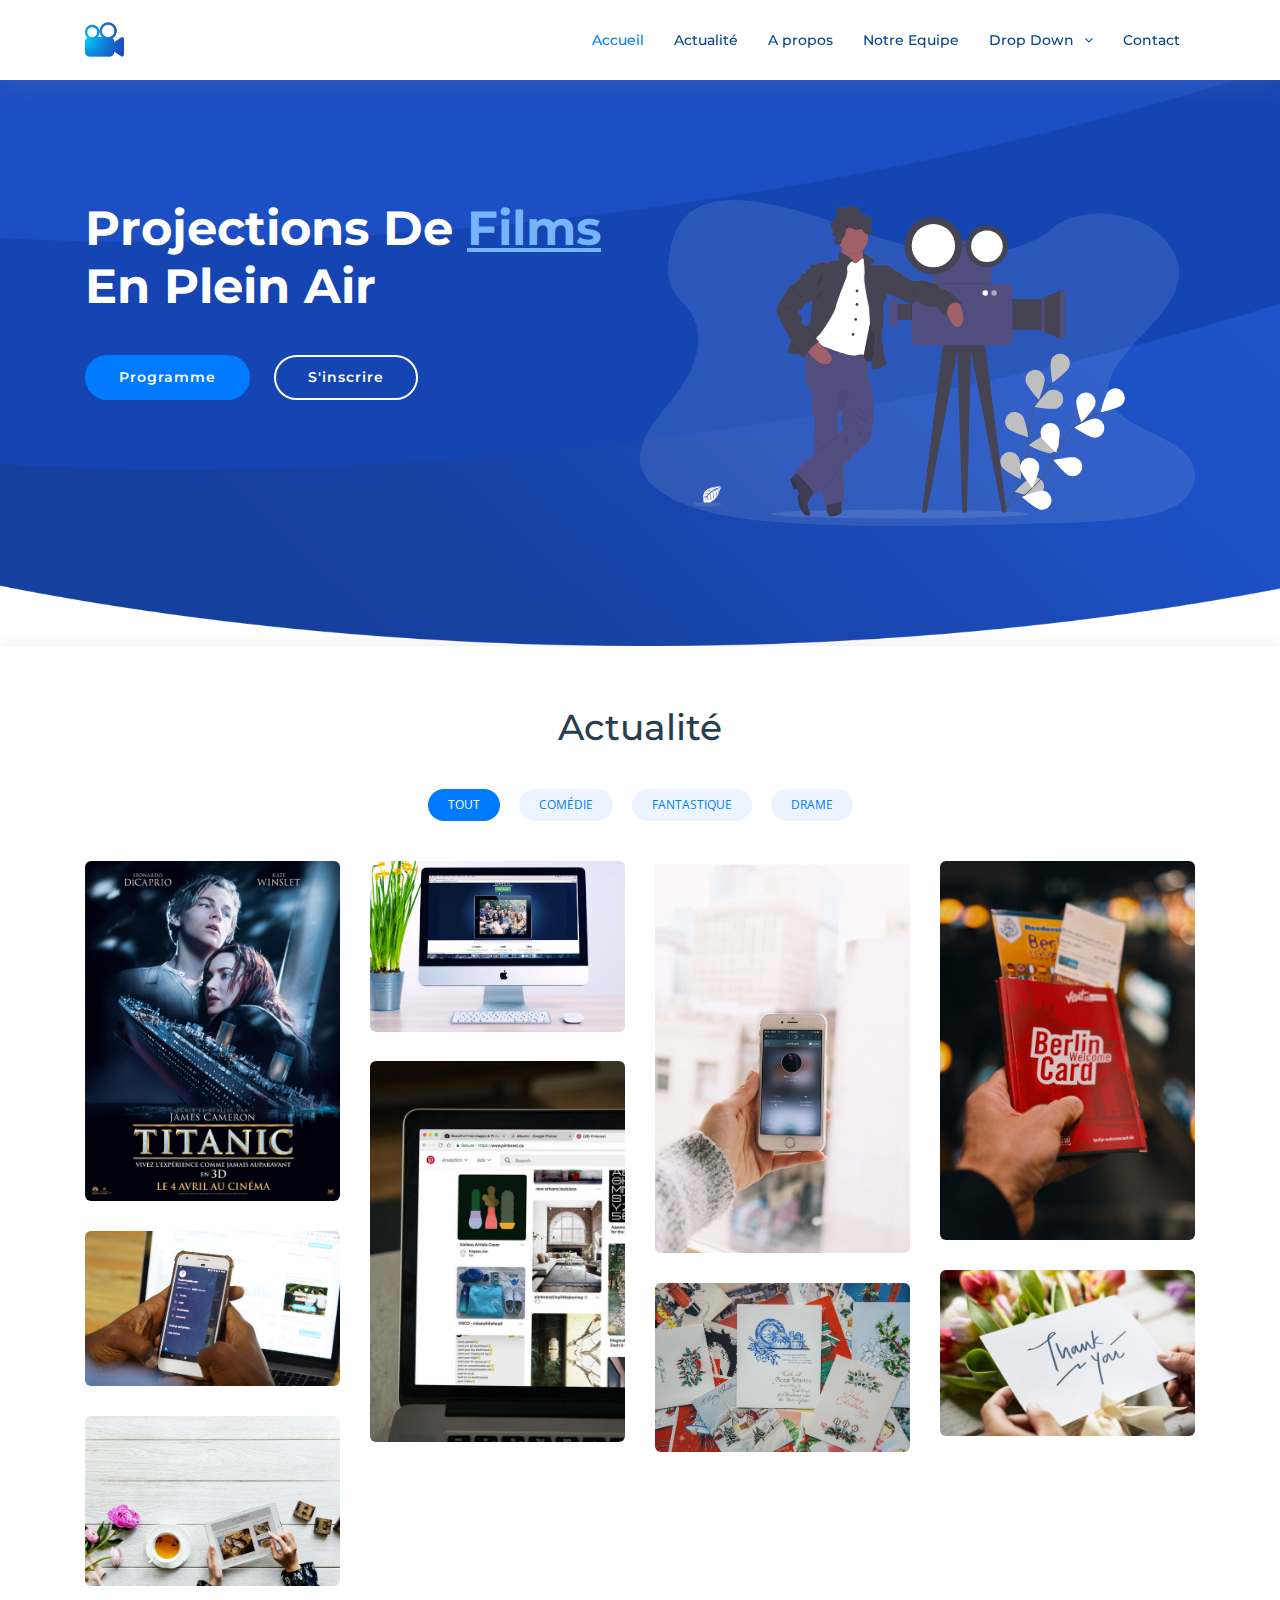
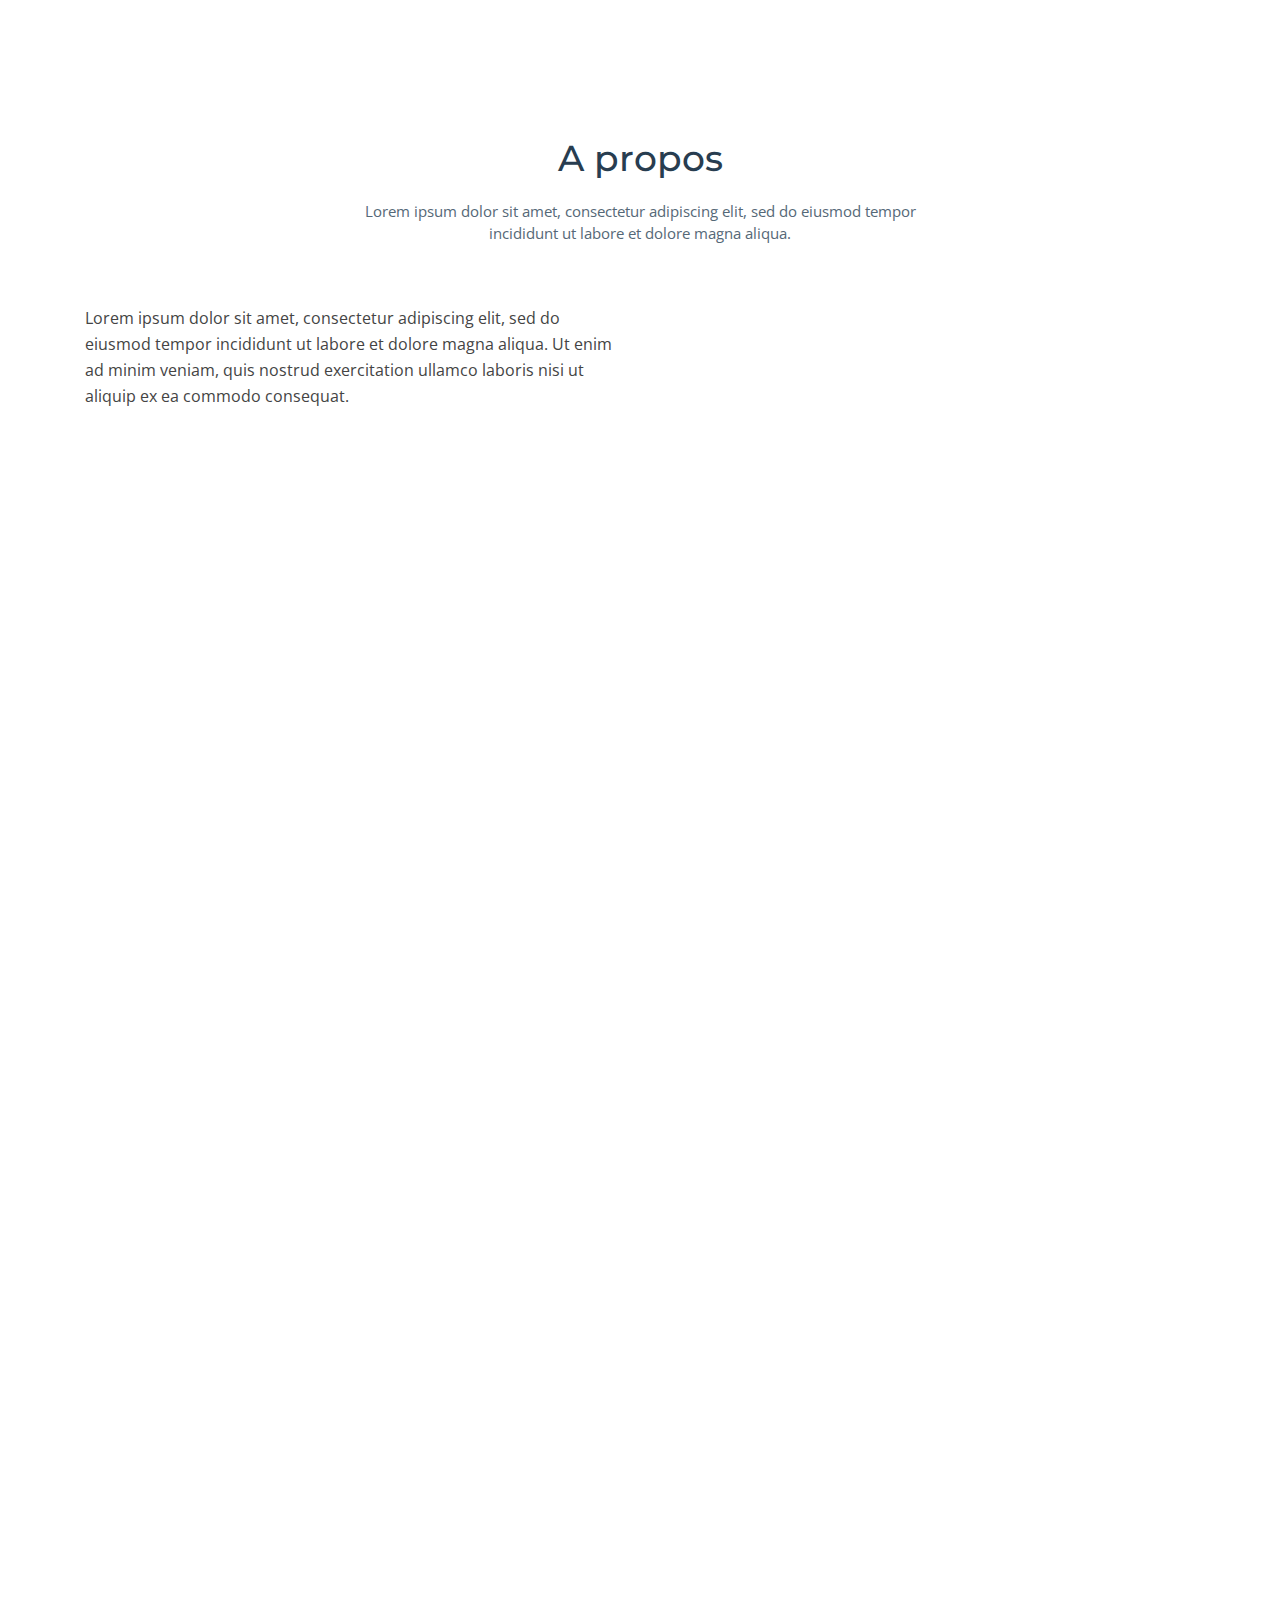
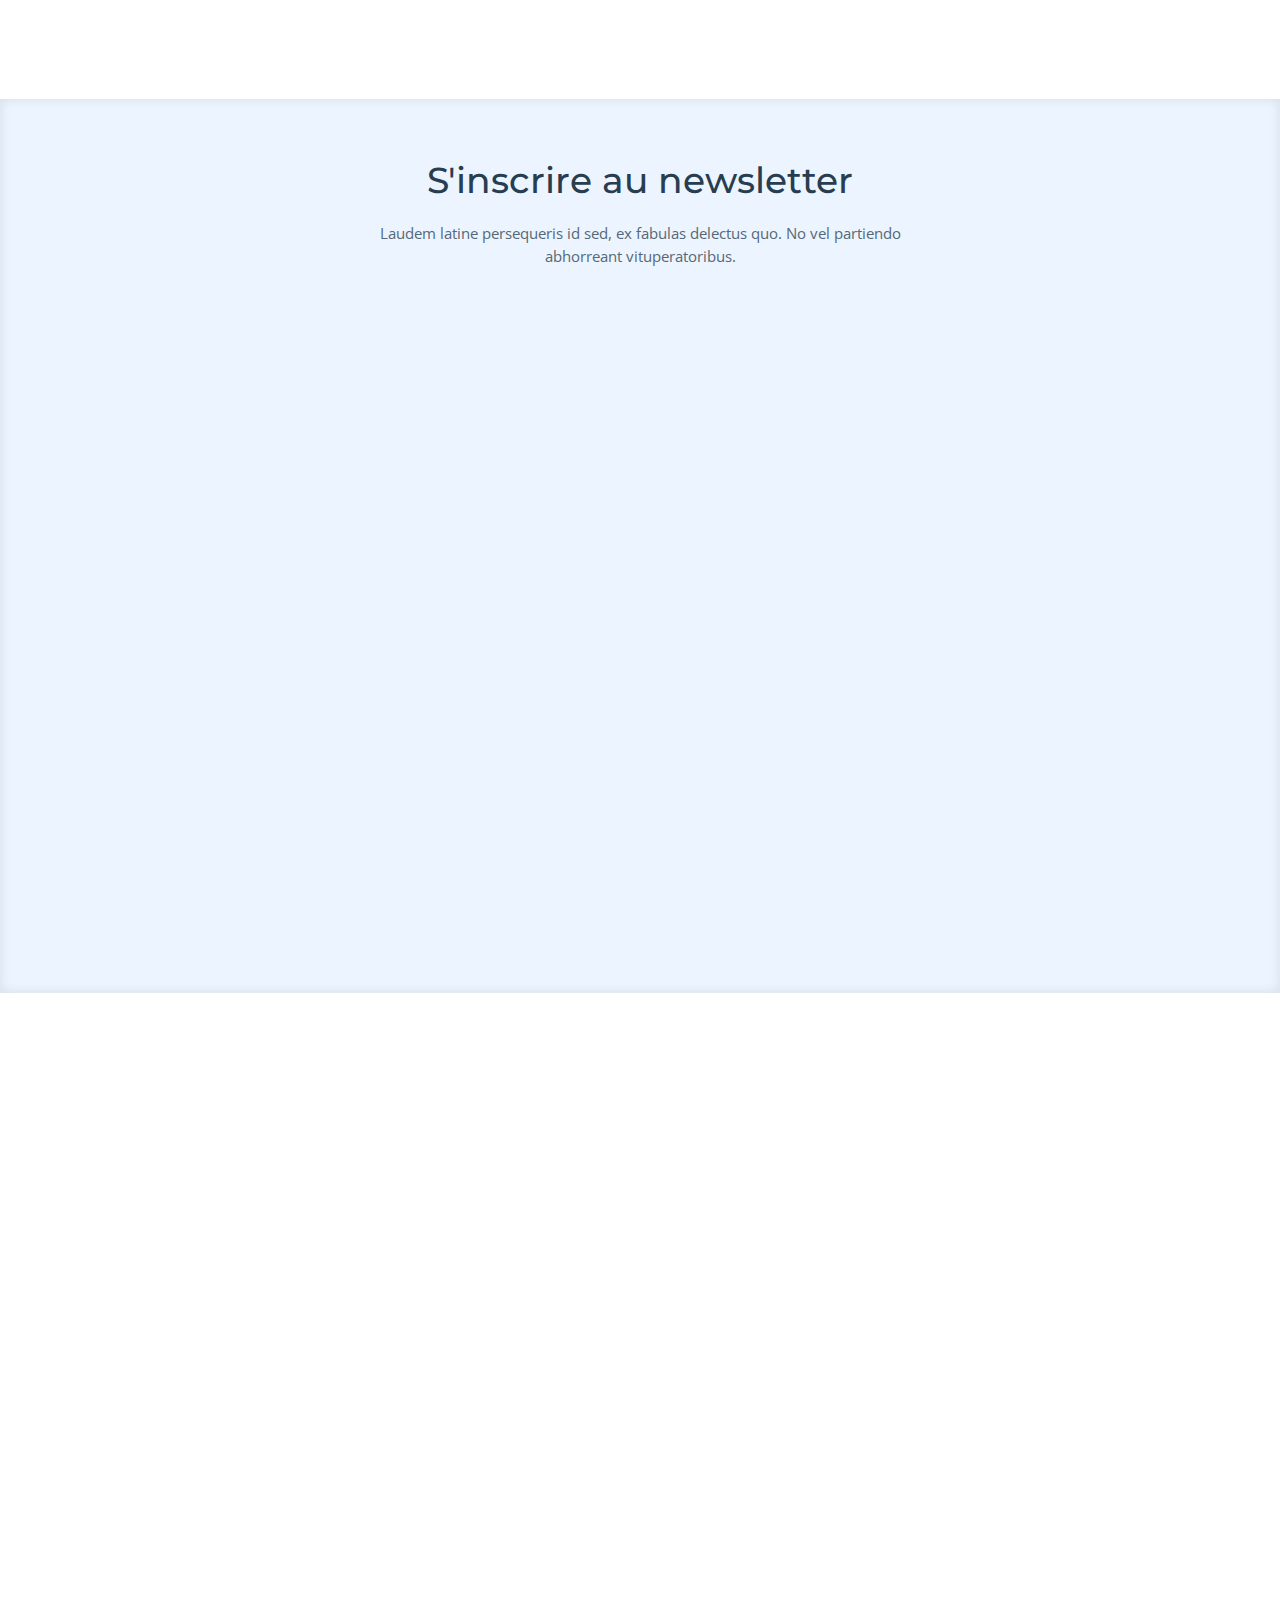
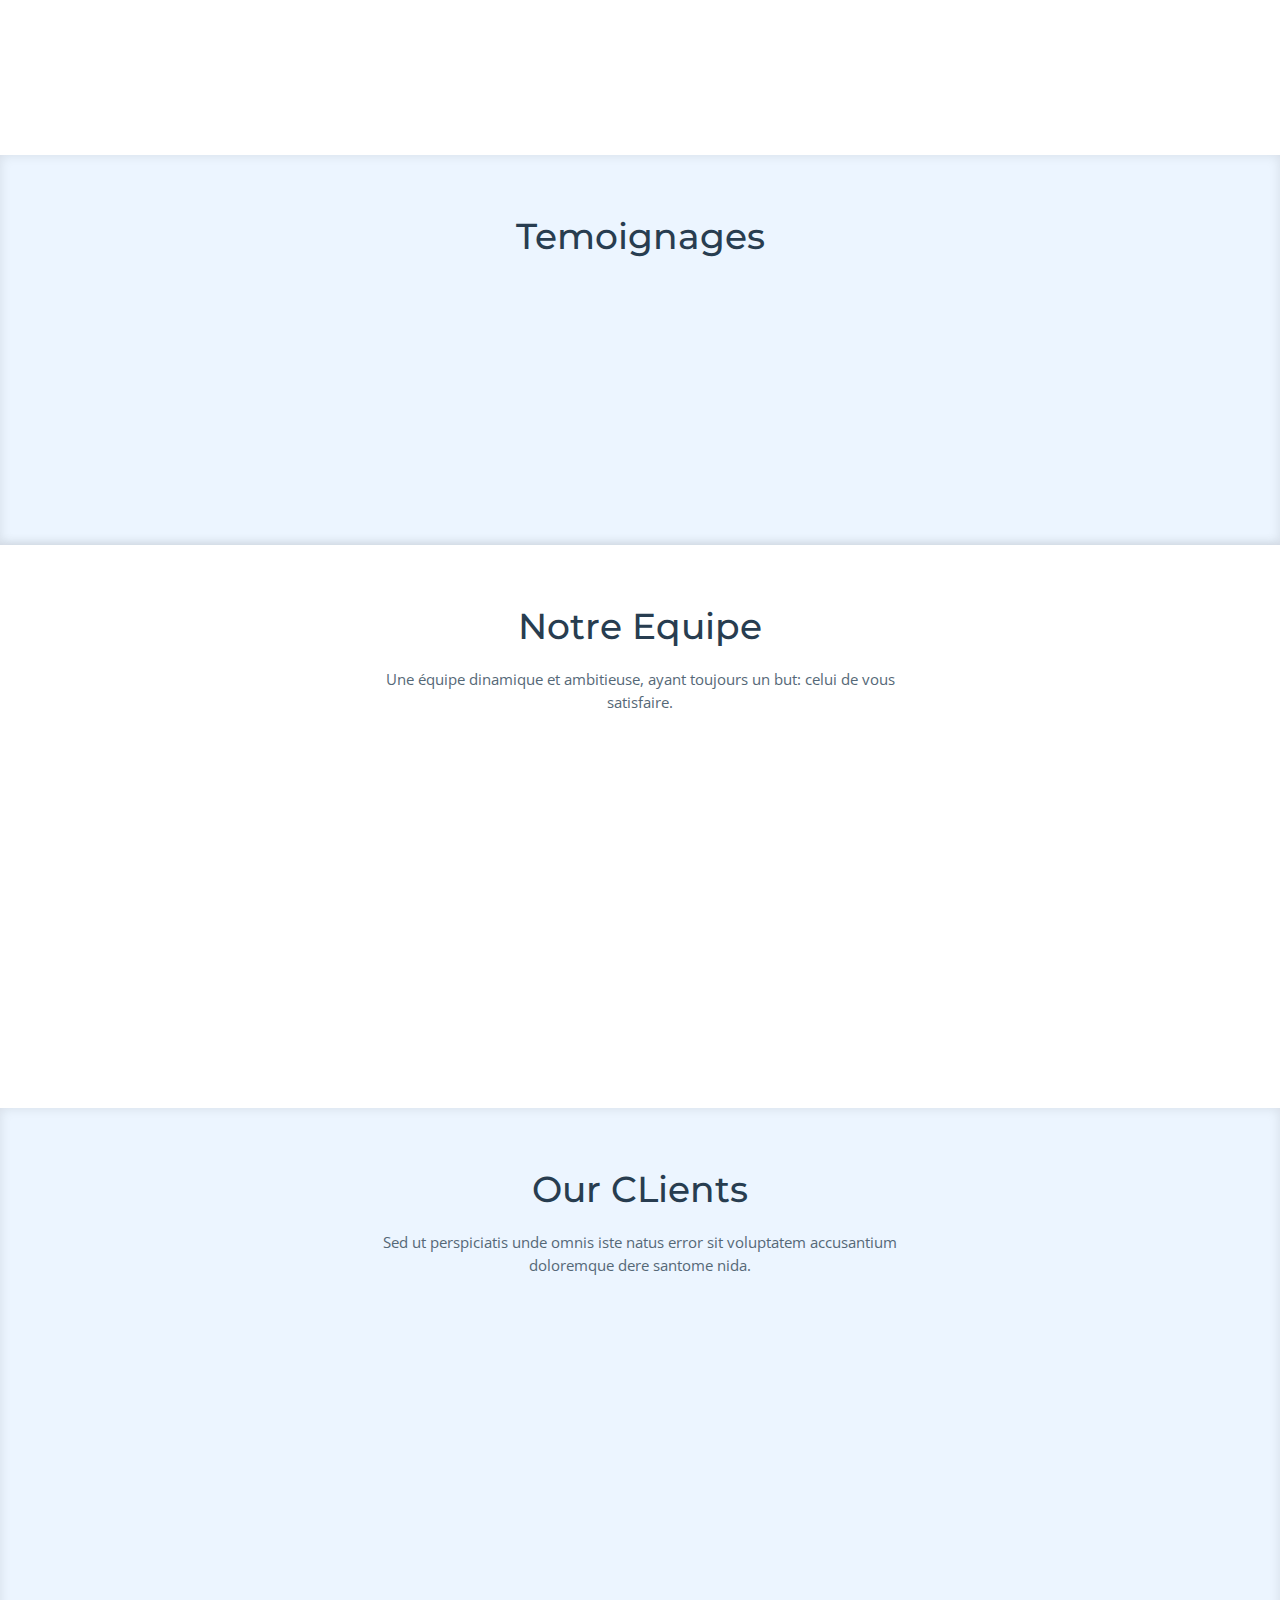
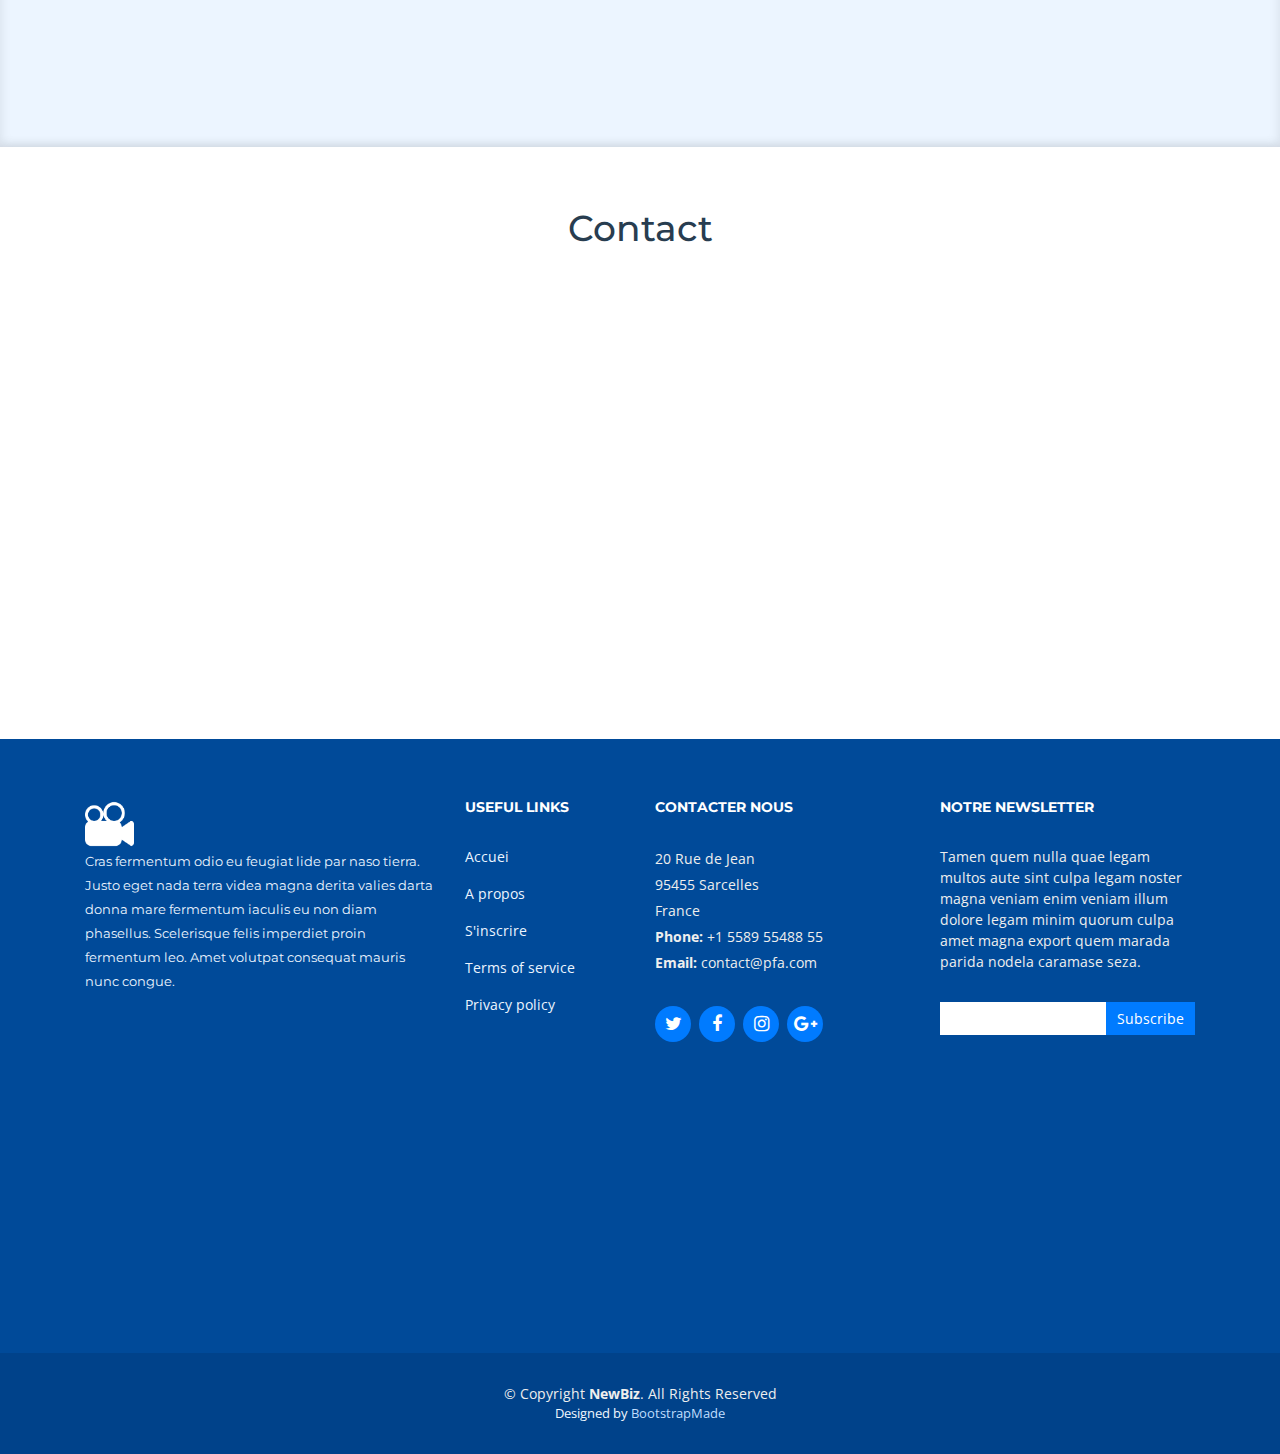
==== commit 6d743bb8: "Mon commit 2" ====
--- a/index.html
+++ b/index.html
@@ -27,12 +27,6 @@
   <!-- Main Stylesheet File -->
   <link href="css/style.css" rel="stylesheet">
 
-  <!-- =======================================================
-    Theme Name: NewBiz
-    Theme URL: https://bootstrapmade.com/newbiz-bootstrap-business-template/
-    Author: BootstrapMade.com
-    License: https://bootstrapmade.com/license/
-  ======================================================= -->
 </head>
 
 <body>
@@ -46,15 +40,14 @@
       <div class="logo float-left">
         <!-- Uncomment below if you prefer to use an image logo -->
         <!-- <h1 class="text-light"><a href="#header"><span>NewBiz</span></a></h1> -->
-        <a href="#intro" class="scrollto"><img src="img/logo.png" alt="" class="img-fluid"></a>
+        <a href="#intro" class="scrollto"><img src="img/logo.png"  alt="" class="img-fluid"></a>
       </div>
 
       <nav class="main-nav float-right d-none d-lg-block">
         <ul>
           <li class="active"><a href="#intro">Accueil</a></li>
+          <li><a href="#portfolio">Actualité</a></li>
           <li><a href="#about">A propos</a></li>
-          <li><a href="#services">Services</a></li>
-          <li><a href="#portfolio">Portfolio</a></li>
           <li><a href="#team">Notre Equipe</a></li>
           <li class="drop-down"><a href="">Drop Down</a>
             <ul>
@@ -103,6 +96,169 @@
 
   <main id="main">
 
+        <!--==========================
+      Portfolio Section
+    ============================-->
+    <section id="portfolio" class="clearfix">
+      <div class="container">
+
+        <header class="section-header">
+          <h3 class="section-title">Actualité</h3>
+        </header>
+
+        <div class="row"> 
+          <div class="col-lg-12">
+            <ul id="portfolio-flters">
+              <li data-filter="*" class="filter-active">Tout</li>
+              <li data-filter=".filter-app">Comédie </li>
+              <li data-filter=".filter-card">Fantastique </li>
+              <li data-filter=".filter-web">Drame</li>
+            </ul>
+          </div>
+        </div>
+
+        <div class="row portfolio-container">
+
+          <div class="col-lg-3 col-md-6 portfolio-item filter-app">
+            <div class="portfolio-wrap">
+              <img src="img/films/drames/1.jpg" class="img-fluid" alt="">
+              <div class="portfolio-info">
+                <h4><a href="#">Titanic 1</a></h4>
+                <div class="stars">
+                  <i class="ion-ios-star text-warning"></i>
+                  <i class="ion-ios-star text-warning"></i>
+                  <i class="ion-ios-star text-warning"></i>
+                  <i class="ion-ios-star text-warning"></i>
+                  <i class="ion-ios-star text-warning"></i>
+                </div>
+                <p>Rose est une passagère de première classe qui tente de se suicider pour se libérer des contraintes imposées par son entourage... </p>
+                <div>
+                  <a href="img/portfolio/app1.jpg" data-lightbox="portfolio img-fluid" data-title="App 1" class="link-preview" title="Preview"><i class="ion ion-eye"></i></a>
+                  <a href="#" class="link-details" title="More Details"><i class="ion ion-android-open"></i></a>
+                </div>
+              </div>
+            </div>
+            
+          </div>
+
+          <div class="col-lg-3 col-md-6 portfolio-item filter-web" data-wow-delay="0.1s">
+            <div class="portfolio-wrap">
+              <img src="img/portfolio/web3.jpg" class="img-fluid" alt="">
+              <div class="portfolio-info">
+                <h4><a href="#">Web 3</a></h4>
+                <p>Web</p>
+                <div>
+                  <a href="img/portfolio/web3.jpg" class="link-preview" data-lightbox="portfolio" data-title="Web 3" title="Preview"><i class="ion ion-eye"></i></a>
+                  <a href="#" class="link-details" title="More Details"><i class="ion ion-android-open"></i></a>
+                </div>
+              </div>
+            </div>
+          </div>
+
+          <div class="col-lg-3 col-md-6 portfolio-item filter-app" data-wow-delay="0.2s">
+            <div class="portfolio-wrap">
+              <img src="img/portfolio/app2.jpg" class="img-fluid" alt="">
+              <div class="portfolio-info">
+                <h4><a href="#">App 2</a></h4>
+                <p>App</p>
+                <div>
+                  <a href="img/portfolio/app2.jpg" class="link-preview" data-lightbox="portfolio" data-title="App 2" title="Preview"><i class="ion ion-eye"></i></a>
+                  <a href="#" class="link-details" title="More Details"><i class="ion ion-android-open"></i></a>
+                </div>
+              </div>
+            </div>
+          </div>
+
+          <div class="col-lg-3 col-md-6 portfolio-item filter-card">
+            <div class="portfolio-wrap">
+              <img src="img/portfolio/card2.jpg" class="img-fluid" alt="">
+              <div class="portfolio-info">
+                <h4><a href="#">Card 2</a></h4>
+                <p>Card</p>
+                <div>
+                  <a href="img/portfolio/card2.jpg" class="link-preview" data-lightbox="portfolio" data-title="Card 2" title="Preview"><i class="ion ion-eye"></i></a>
+                  <a href="#" class="link-details" title="More Details"><i class="ion ion-android-open"></i></a>
+                </div>
+              </div>
+            </div>
+          </div>
+
+          <div class="col-lg-3 col-md-6 portfolio-item filter-web" data-wow-delay="0.1s">
+            <div class="portfolio-wrap">
+              <img src="img/portfolio/web2.jpg" class="img-fluid" alt="">
+              <div class="portfolio-info">
+                <h4><a href="#">Web 2</a></h4>
+                <p>Web</p>
+                <div>
+                  <a href="img/portfolio/web2.jpg" class="link-preview" data-lightbox="portfolio" data-title="Web 2" title="Preview"><i class="ion ion-eye"></i></a>
+                  <a href="#" class="link-details" title="More Details"><i class="ion ion-android-open"></i></a>
+                </div>
+              </div>
+            </div>
+          </div>
+
+          <div class="col-lg-3 col-md-6 portfolio-item filter-app" data-wow-delay="0.2s">
+            <div class="portfolio-wrap">
+              <img src="img/portfolio/app3.jpg" class="img-fluid" alt="">
+              <div class="portfolio-info">
+                <h4><a href="#">App 3</a></h4>
+                <p>App</p>
+                <div>
+                  <a href="img/portfolio/app3.jpg" class="link-preview" data-lightbox="portfolio" data-title="App 3" title="Preview"><i class="ion ion-eye"></i></a>
+                  <a href="#" class="link-details" title="More Details"><i class="ion ion-android-open"></i></a>
+                </div>
+              </div>
+            </div>
+          </div>
+
+          <div class="col-lg-3 col-md-6 portfolio-item filter-card">
+            <div class="portfolio-wrap">
+              <img src="img/portfolio/card1.jpg" class="img-fluid" alt="">
+              <div class="portfolio-info">
+                <h4><a href="#">Card 1</a></h4>
+                <p>Card</p>
+                <div>
+                  <a href="img/portfolio/card1.jpg" class="link-preview" data-lightbox="portfolio" data-title="Card 1" title="Preview"><i class="ion ion-eye"></i></a>
+                  <a href="#" class="link-details" title="More Details"><i class="ion ion-android-open"></i></a>
+                </div>
+              </div>
+            </div>
+          </div>
+
+          <div class="col-lg-3 col-md-6 portfolio-item filter-card" data-wow-delay="0.1s">
+            <div class="portfolio-wrap">
+              <img src="img/portfolio/card3.jpg" class="img-fluid" alt="">
+              <div class="portfolio-info">
+                <h4><a href="#">Card 3</a></h4>
+                <p>Card</p>
+                <div>
+                  <a href="img/portfolio/card3.jpg" class="link-preview" data-lightbox="portfolio" data-title="Card 3" title="Preview"><i class="ion ion-eye"></i></a>
+                  <a href="#" class="link-details" title="More Details"><i class="ion ion-android-open"></i></a>
+                </div>
+              </div>
+            </div>
+          </div>
+
+          <div class="col-lg-3 col-md-6 portfolio-item filter-web" data-wow-delay="0.2s">
+            <div class="portfolio-wrap">
+              <img src="img/portfolio/web1.jpg" class="img-fluid" alt="">
+              <div class="portfolio-info">
+                <h4><a href="#">Web 1</a></h4>
+                <p>Web</p>
+                <div>
+                  <a href="img/portfolio/web1.jpg" class="link-preview" data-lightbox="portfolio" data-title="Web 1" title="Preview"><i class="ion ion-eye"></i></a>
+                  <a href="#" class="link-details" title="More Details"><i class="ion ion-android-open"></i></a>
+                </div>
+              </div>
+            </div>
+          </div>
+
+        </div>
+
+      </div>
+    </section><!-- #portfolio -->
+
+
     <!--==========================
       About Us Section
     ============================-->
@@ -110,7 +266,7 @@
       <div class="container">
 
         <header class="section-header">
-          <h3>About Us</h3>
+          <h3>A propos</h3>
           <p>Lorem ipsum dolor sit amet, consectetur adipiscing elit, sed do eiusmod tempor incididunt ut labore et dolore magna aliqua.</p>
         </header>
 
@@ -191,7 +347,7 @@
       <div class="container">
 
         <header class="section-header">
-          <h3>Services</h3>
+          <h3>S'inscrire au newsletter </h3>
           <p>Laudem latine persequeris id sed, ex fabulas delectus quo. No vel partiendo abhorreant vituperatoribus.</p>
         </header>
 
@@ -321,159 +477,6 @@
       </div>
     </section>
 
-    <!--==========================
-      Portfolio Section
-    ============================-->
-    <section id="portfolio" class="clearfix">
-      <div class="container">
-
-        <header class="section-header">
-          <h3 class="section-title">Our Portfolio</h3>
-        </header>
-
-        <div class="row">
-          <div class="col-lg-12">
-            <ul id="portfolio-flters">
-              <li data-filter="*" class="filter-active">All</li>
-              <li data-filter=".filter-app">App</li>
-              <li data-filter=".filter-card">Card</li>
-              <li data-filter=".filter-web">Web</li>
-            </ul>
-          </div>
-        </div>
-
-        <div class="row portfolio-container">
-
-          <div class="col-lg-4 col-md-6 portfolio-item filter-app">
-            <div class="portfolio-wrap">
-              <img src="img/portfolio/app1.jpg" class="img-fluid" alt="">
-              <div class="portfolio-info">
-                <h4><a href="#">App 1</a></h4>
-                <p>App</p>
-                <div>
-                  <a href="img/portfolio/app1.jpg" data-lightbox="portfolio" data-title="App 1" class="link-preview" title="Preview"><i class="ion ion-eye"></i></a>
-                  <a href="#" class="link-details" title="More Details"><i class="ion ion-android-open"></i></a>
-                </div>
-              </div>
-            </div>
-          </div>
-
-          <div class="col-lg-4 col-md-6 portfolio-item filter-web" data-wow-delay="0.1s">
-            <div class="portfolio-wrap">
-              <img src="img/portfolio/web3.jpg" class="img-fluid" alt="">
-              <div class="portfolio-info">
-                <h4><a href="#">Web 3</a></h4>
-                <p>Web</p>
-                <div>
-                  <a href="img/portfolio/web3.jpg" class="link-preview" data-lightbox="portfolio" data-title="Web 3" title="Preview"><i class="ion ion-eye"></i></a>
-                  <a href="#" class="link-details" title="More Details"><i class="ion ion-android-open"></i></a>
-                </div>
-              </div>
-            </div>
-          </div>
-
-          <div class="col-lg-4 col-md-6 portfolio-item filter-app" data-wow-delay="0.2s">
-            <div class="portfolio-wrap">
-              <img src="img/portfolio/app2.jpg" class="img-fluid" alt="">
-              <div class="portfolio-info">
-                <h4><a href="#">App 2</a></h4>
-                <p>App</p>
-                <div>
-                  <a href="img/portfolio/app2.jpg" class="link-preview" data-lightbox="portfolio" data-title="App 2" title="Preview"><i class="ion ion-eye"></i></a>
-                  <a href="#" class="link-details" title="More Details"><i class="ion ion-android-open"></i></a>
-                </div>
-              </div>
-            </div>
-          </div>
-
-          <div class="col-lg-4 col-md-6 portfolio-item filter-card">
-            <div class="portfolio-wrap">
-              <img src="img/portfolio/card2.jpg" class="img-fluid" alt="">
-              <div class="portfolio-info">
-                <h4><a href="#">Card 2</a></h4>
-                <p>Card</p>
-                <div>
-                  <a href="img/portfolio/card2.jpg" class="link-preview" data-lightbox="portfolio" data-title="Card 2" title="Preview"><i class="ion ion-eye"></i></a>
-                  <a href="#" class="link-details" title="More Details"><i class="ion ion-android-open"></i></a>
-                </div>
-              </div>
-            </div>
-          </div>
-
-          <div class="col-lg-4 col-md-6 portfolio-item filter-web" data-wow-delay="0.1s">
-            <div class="portfolio-wrap">
-              <img src="img/portfolio/web2.jpg" class="img-fluid" alt="">
-              <div class="portfolio-info">
-                <h4><a href="#">Web 2</a></h4>
-                <p>Web</p>
-                <div>
-                  <a href="img/portfolio/web2.jpg" class="link-preview" data-lightbox="portfolio" data-title="Web 2" title="Preview"><i class="ion ion-eye"></i></a>
-                  <a href="#" class="link-details" title="More Details"><i class="ion ion-android-open"></i></a>
-                </div>
-              </div>
-            </div>
-          </div>
-
-          <div class="col-lg-4 col-md-6 portfolio-item filter-app" data-wow-delay="0.2s">
-            <div class="portfolio-wrap">
-              <img src="img/portfolio/app3.jpg" class="img-fluid" alt="">
-              <div class="portfolio-info">
-                <h4><a href="#">App 3</a></h4>
-                <p>App</p>
-                <div>
-                  <a href="img/portfolio/app3.jpg" class="link-preview" data-lightbox="portfolio" data-title="App 3" title="Preview"><i class="ion ion-eye"></i></a>
-                  <a href="#" class="link-details" title="More Details"><i class="ion ion-android-open"></i></a>
-                </div>
-              </div>
-            </div>
-          </div>
-
-          <div class="col-lg-4 col-md-6 portfolio-item filter-card">
-            <div class="portfolio-wrap">
-              <img src="img/portfolio/card1.jpg" class="img-fluid" alt="">
-              <div class="portfolio-info">
-                <h4><a href="#">Card 1</a></h4>
-                <p>Card</p>
-                <div>
-                  <a href="img/portfolio/card1.jpg" class="link-preview" data-lightbox="portfolio" data-title="Card 1" title="Preview"><i class="ion ion-eye"></i></a>
-                  <a href="#" class="link-details" title="More Details"><i class="ion ion-android-open"></i></a>
-                </div>
-              </div>
-            </div>
-          </div>
-
-          <div class="col-lg-4 col-md-6 portfolio-item filter-card" data-wow-delay="0.1s">
-            <div class="portfolio-wrap">
-              <img src="img/portfolio/card3.jpg" class="img-fluid" alt="">
-              <div class="portfolio-info">
-                <h4><a href="#">Card 3</a></h4>
-                <p>Card</p>
-                <div>
-                  <a href="img/portfolio/card3.jpg" class="link-preview" data-lightbox="portfolio" data-title="Card 3" title="Preview"><i class="ion ion-eye"></i></a>
-                  <a href="#" class="link-details" title="More Details"><i class="ion ion-android-open"></i></a>
-                </div>
-              </div>
-            </div>
-          </div>
-
-          <div class="col-lg-4 col-md-6 portfolio-item filter-web" data-wow-delay="0.2s">
-            <div class="portfolio-wrap">
-              <img src="img/portfolio/web1.jpg" class="img-fluid" alt="">
-              <div class="portfolio-info">
-                <h4><a href="#">Web 1</a></h4>
-                <p>Web</p>
-                <div>
-                  <a href="img/portfolio/web1.jpg" class="link-preview" data-lightbox="portfolio" data-title="Web 1" title="Preview"><i class="ion ion-eye"></i></a>
-                  <a href="#" class="link-details" title="More Details"><i class="ion ion-android-open"></i></a>
-                </div>
-              </div>
-            </div>
-          </div>
-
-        </div>
-
-      </div>
-    </section><!-- #portfolio -->
 
     <!--==========================
       Clients Section
@@ -482,7 +485,7 @@
       <div class="container">
 
         <header class="section-header">
-          <h3>Testimonials</h3>
+          <h3>Temoignages</h3>
         </header>
 
         <div class="row justify-content-center">
@@ -550,8 +553,8 @@
     <section id="team">
       <div class="container">
         <div class="section-header">
-          <h3>Team</h3>
-          <p>Sed ut perspiciatis unde omnis iste natus error sit voluptatem accusantium doloremque</p>
+          <h3>Notre Equipe</h3>
+          <p>Une équipe dinamique et ambitieuse, ayant toujours un but: celui de vous satisfaire. </p>
         </div>
 
         <div class="row">
@@ -708,7 +711,7 @@
       <div class="container-fluid">
 
         <div class="section-header">
-          <h3>Contact Us</h3>
+          <h3>Contact</h3>
         </div>
 
         <div class="row wow fadeInUp">
@@ -757,7 +760,7 @@
                   <textarea class="form-control" name="message" rows="5" data-rule="required" data-msg="Please write something for us" placeholder="Message"></textarea>
                   <div class="validation"></div>
                 </div>
-                <div class="text-center"><button type="submit" title="Send Message">Send Message</button></div>
+                <div class="text-center"><button type="submit" title="Send Message">Envoyer</button></div>
               </form>
             </div>
           </div>
@@ -778,29 +781,29 @@
         <div class="row">
 
           <div class="col-lg-4 col-md-6 footer-info">
-            <h3>NewBiz</h3>
+            <img src="img/logo_footer.png"  alt="" class="img-fluid h-25">
             <p>Cras fermentum odio eu feugiat lide par naso tierra. Justo eget nada terra videa magna derita valies darta donna mare fermentum iaculis eu non diam phasellus. Scelerisque felis imperdiet proin fermentum leo. Amet volutpat consequat mauris nunc congue.</p>
           </div>
 
           <div class="col-lg-2 col-md-6 footer-links">
             <h4>Useful Links</h4>
             <ul>
-              <li><a href="#">Home</a></li>
-              <li><a href="#">About us</a></li>
-              <li><a href="#">Services</a></li>
+              <li><a href="#">Accuei</a></li>
+              <li><a href="#">A propos</a></li>
+              <li><a href="#">S'inscrire</a></li>
               <li><a href="#">Terms of service</a></li>
               <li><a href="#">Privacy policy</a></li>
             </ul>
           </div>
 
           <div class="col-lg-3 col-md-6 footer-contact">
-            <h4>Contact Us</h4>
+            <h4>Contacter Nous</h4>
             <p>
-              A108 Adam Street <br>
-              New York, NY 535022<br>
-              United States <br>
+              20 Rue de Jean <br>
+              95455 Sarcelles <br>
+              France <br>
               <strong>Phone:</strong> +1 5589 55488 55<br>
-              <strong>Email:</strong> info@example.com<br>
+              <strong>Email:</strong> contact@pfa.com<br>
             </p>
 
             <div class="social-links">
@@ -808,13 +811,12 @@
               <a href="#" class="facebook"><i class="fa fa-facebook"></i></a>
               <a href="#" class="instagram"><i class="fa fa-instagram"></i></a>
               <a href="#" class="google-plus"><i class="fa fa-google-plus"></i></a>
-              <a href="#" class="linkedin"><i class="fa fa-linkedin"></i></a>
             </div>
 
           </div>
 
           <div class="col-lg-3 col-md-6 footer-newsletter">
-            <h4>Our Newsletter</h4>
+            <h4>Notre Newsletter</h4>
             <p>Tamen quem nulla quae legam multos aute sint culpa legam noster magna veniam enim veniam illum dolore legam minim quorum culpa amet magna export quem marada parida nodela caramase seza.</p>
             <form action="" method="post">
               <input type="email" name="email"><input type="submit"  value="Subscribe">
--- a/css/style.css
+++ b/css/style.css
@@ -158,8 +158,8 @@
 
 #header .logo img {
   padding: 0;
-  margin: 7px 0;
-  max-height: 26px;
+  margin:  0;
+  max-height: 39px;
 }
 
 .main-pages {
@@ -822,7 +822,6 @@
   color: #e2effe;
   font-weight: 500;
   font-size: 14px;
-  text-transform: uppercase;
 }
 
 #portfolio .portfolio-item .portfolio-wrap .portfolio-info .link-preview,
@@ -1410,4 +1409,8 @@
   #intro {
     padding: 100px 0 20px 0;
   }
+}
+
+.h-25 {
+    height: 10% !important;
 }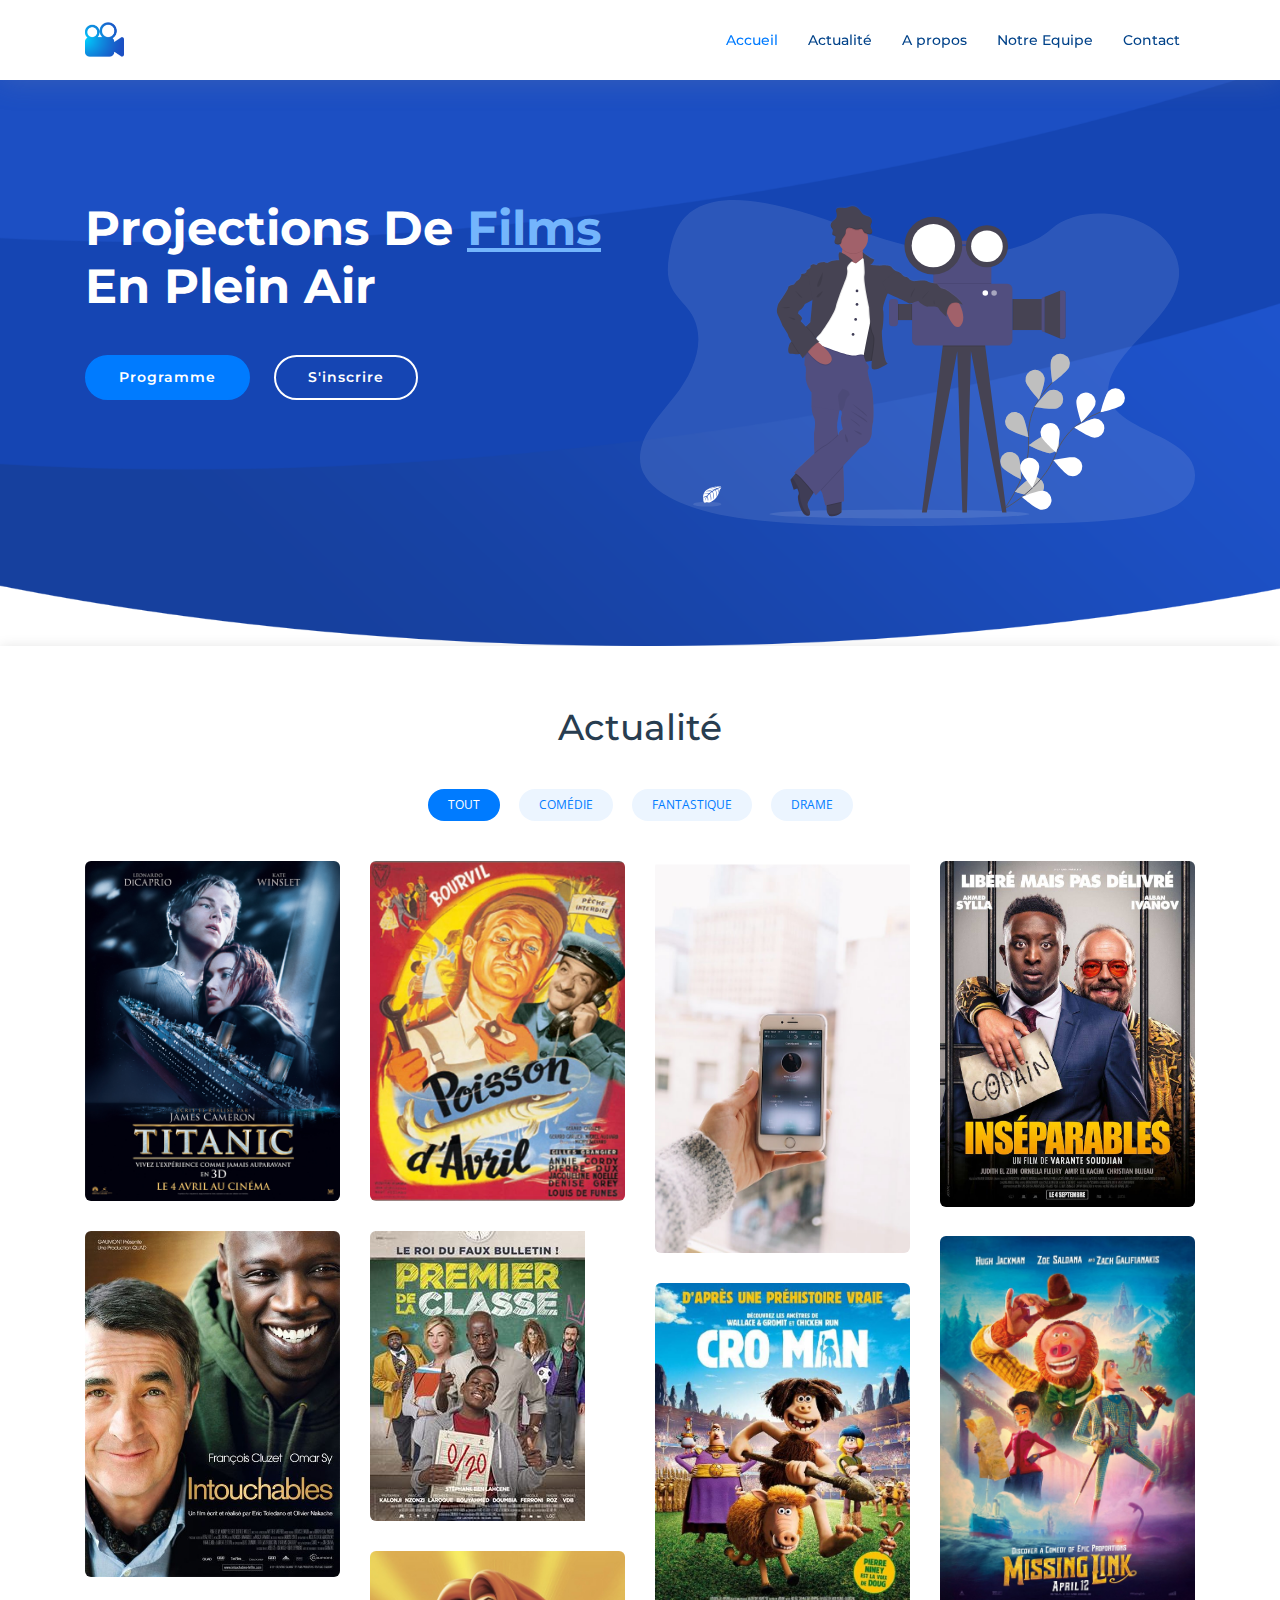
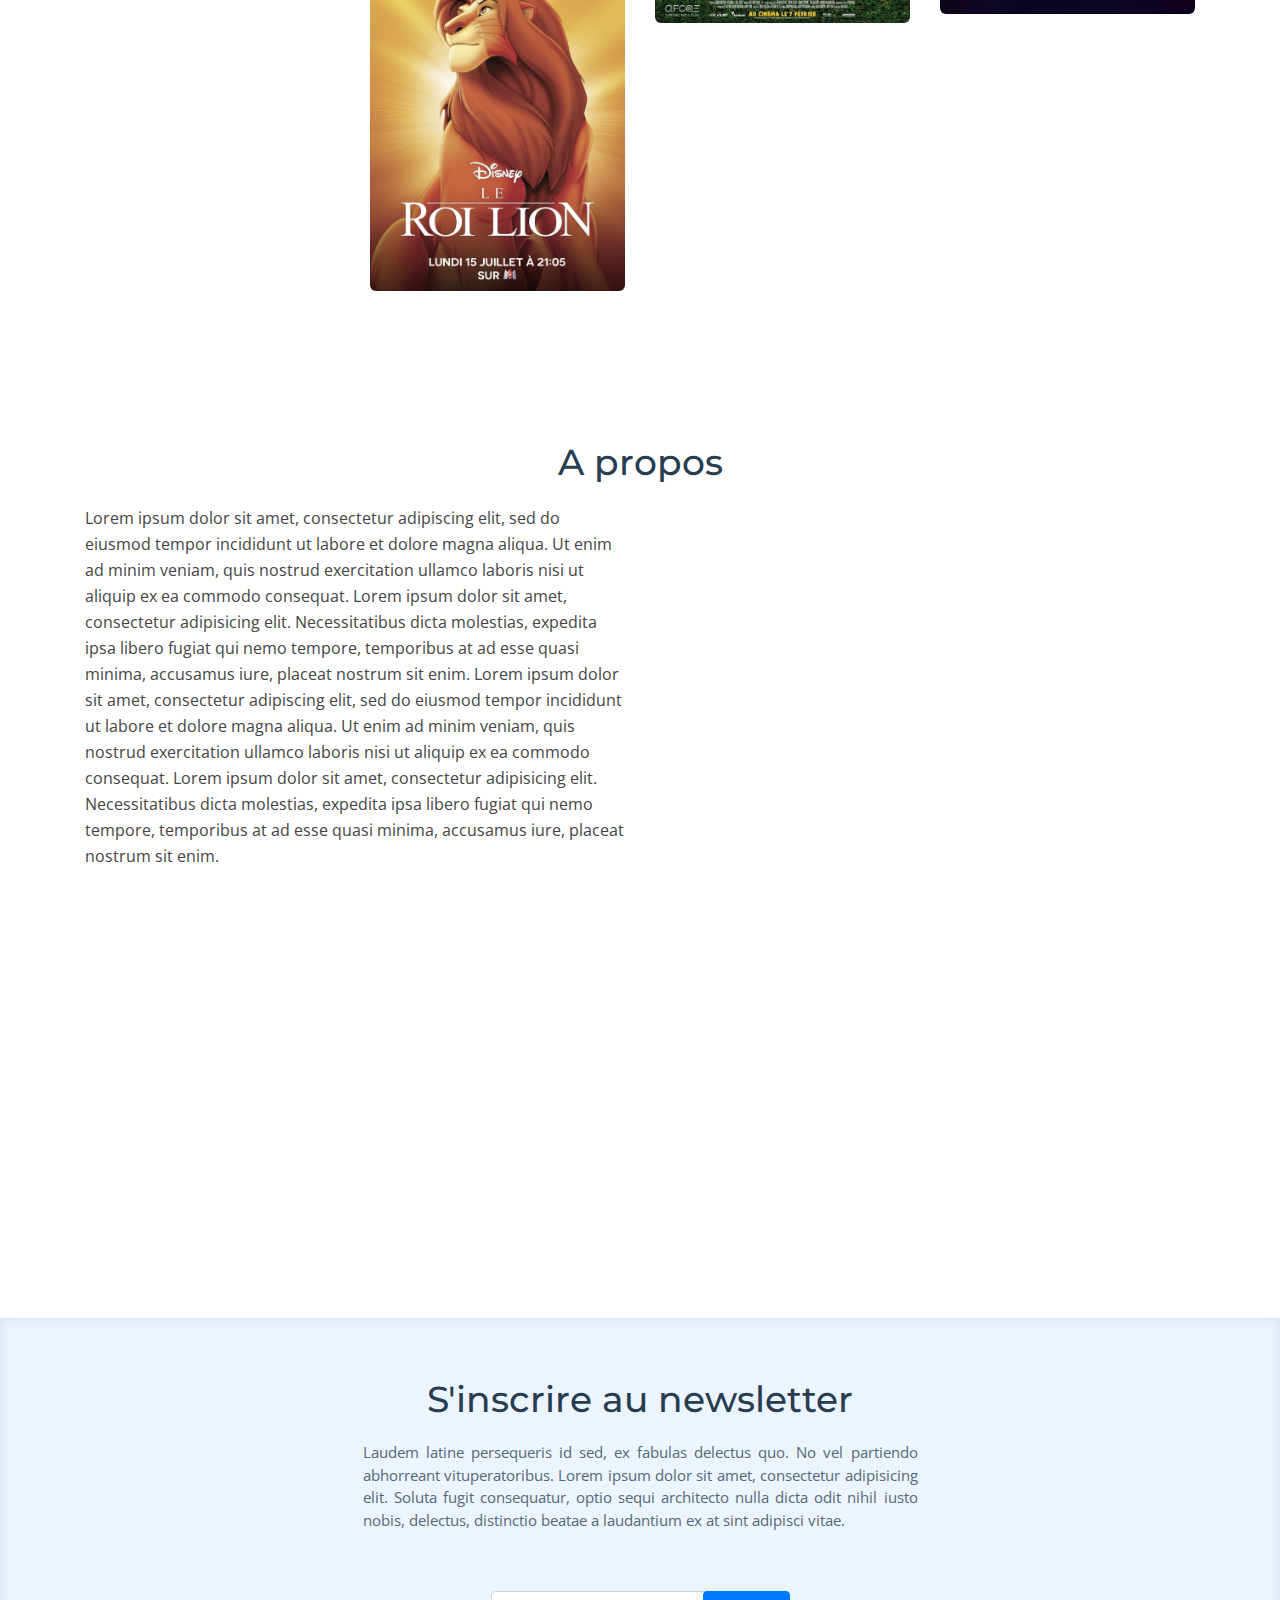
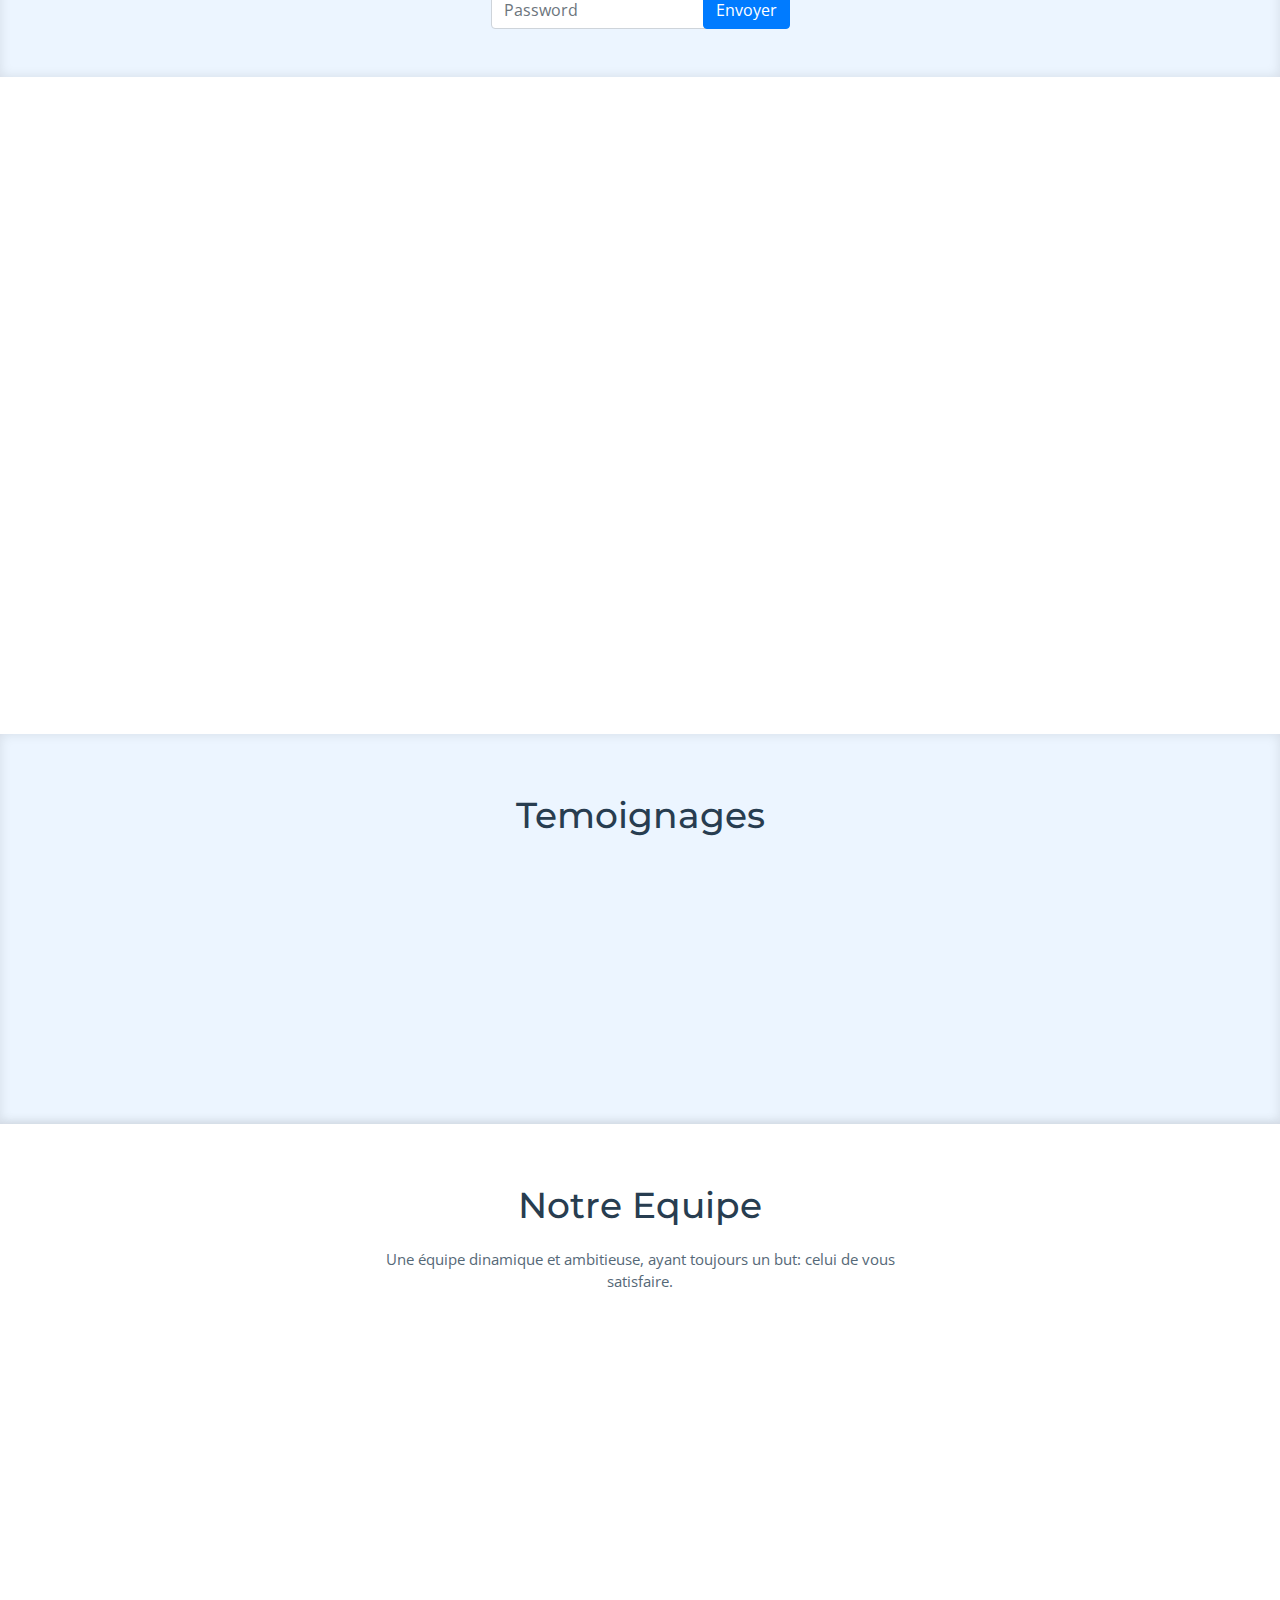
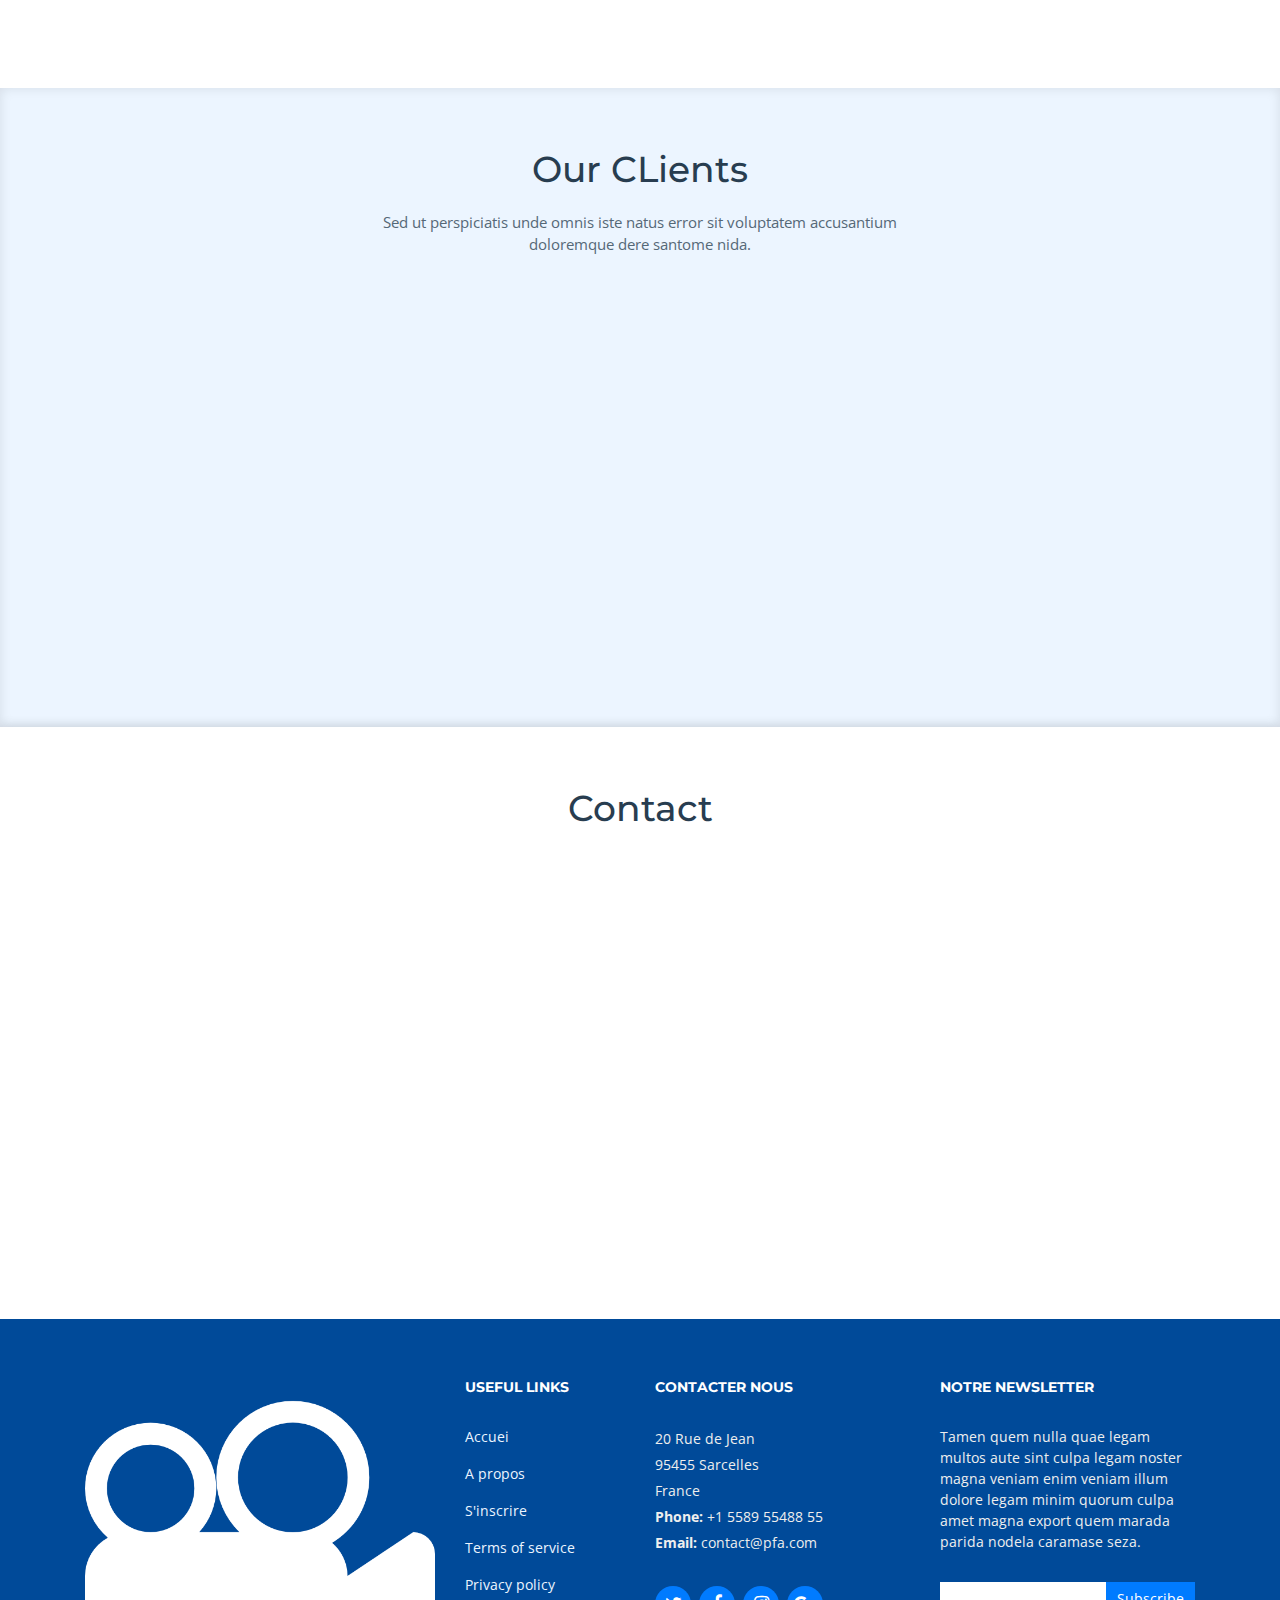
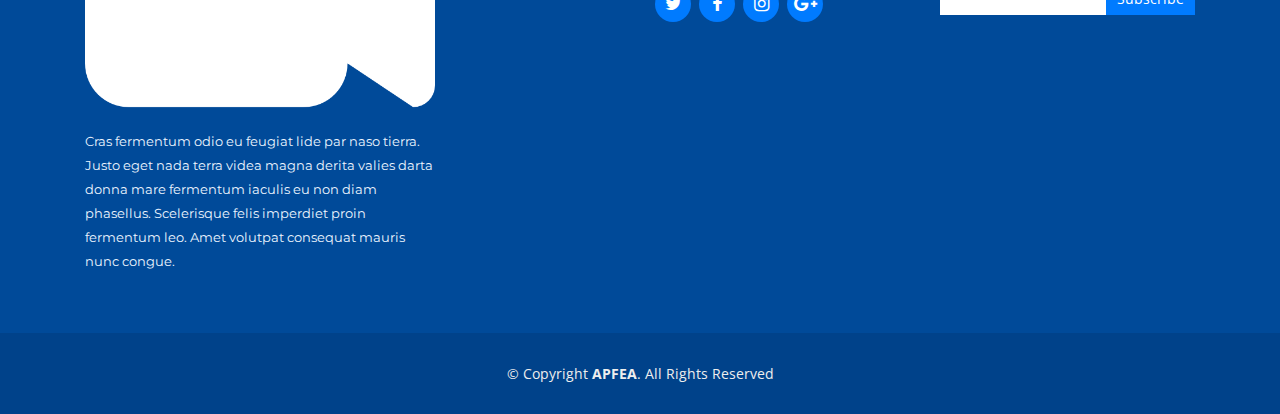
==== commit b2918bf5: "Ajout de la page detailfilm Dans cette page je detail ce que le film fait" ====
--- a/index.html
+++ b/index.html
@@ -49,23 +49,6 @@
           <li><a href="#portfolio">Actualité</a></li>
           <li><a href="#about">A propos</a></li>
           <li><a href="#team">Notre Equipe</a></li>
-          <li class="drop-down"><a href="">Drop Down</a>
-            <ul>
-              <li><a href="#">Drop Down 1</a></li>
-              <li class="drop-down"><a href="#">Drop Down 2</a>
-                <ul>
-                  <li><a href="#">Deep Drop Down 1</a></li>
-                  <li><a href="#">Deep Drop Down 2</a></li>
-                  <li><a href="#">Deep Drop Down 3</a></li>
-                  <li><a href="#">Deep Drop Down 4</a></li>
-                  <li><a href="#">Deep Drop Down 5</a></li>
-                </ul>
-              </li>
-              <li><a href="#">Drop Down 3</a></li>
-              <li><a href="#">Drop Down 4</a></li>
-              <li><a href="#">Drop Down 5</a></li>
-            </ul>
-          </li>
           <li><a href="#contact">Contact</a></li>
         </ul>
       </nav><!-- .main-nav -->
@@ -123,7 +106,7 @@
             <div class="portfolio-wrap">
               <img src="img/films/drames/1.jpg" class="img-fluid" alt="">
               <div class="portfolio-info">
-                <h4><a href="#">Titanic 1</a></h4>
+                <h4><a href="detailfilm.html">Titanic 1</a></h4>
                 <div class="stars">
                   <i class="ion-ios-star text-warning"></i>
                   <i class="ion-ios-star text-warning"></i>
@@ -143,7 +126,7 @@
 
           <div class="col-lg-3 col-md-6 portfolio-item filter-web" data-wow-delay="0.1s">
             <div class="portfolio-wrap">
-              <img src="img/portfolio/web3.jpg" class="img-fluid" alt="">
+              <img src="img/films/drames/2.jpg" class="img-fluid" alt="">
               <div class="portfolio-info">
                 <h4><a href="#">Web 3</a></h4>
                 <p>Web</p>
@@ -171,7 +154,7 @@
 
           <div class="col-lg-3 col-md-6 portfolio-item filter-card">
             <div class="portfolio-wrap">
-              <img src="img/portfolio/card2.jpg" class="img-fluid" alt="">
+              <img src="img/films/comedies/1.jpg" class="img-fluid" alt="">
               <div class="portfolio-info">
                 <h4><a href="#">Card 2</a></h4>
                 <p>Card</p>
@@ -185,7 +168,7 @@
 
           <div class="col-lg-3 col-md-6 portfolio-item filter-web" data-wow-delay="0.1s">
             <div class="portfolio-wrap">
-              <img src="img/portfolio/web2.jpg" class="img-fluid" alt="">
+              <img src="img/films/comedies/2.jpg" class="img-fluid" alt="">
               <div class="portfolio-info">
                 <h4><a href="#">Web 2</a></h4>
                 <p>Web</p>
@@ -199,7 +182,7 @@
 
           <div class="col-lg-3 col-md-6 portfolio-item filter-app" data-wow-delay="0.2s">
             <div class="portfolio-wrap">
-              <img src="img/portfolio/app3.jpg" class="img-fluid" alt="">
+              <img src="img/films/comedies/3.jpg" class="img-fluid" alt="">
               <div class="portfolio-info">
                 <h4><a href="#">App 3</a></h4>
                 <p>App</p>
@@ -213,7 +196,7 @@
 
           <div class="col-lg-3 col-md-6 portfolio-item filter-card">
             <div class="portfolio-wrap">
-              <img src="img/portfolio/card1.jpg" class="img-fluid" alt="">
+              <img src="img/films/enfants/1.jpg" class="img-fluid" alt="">
               <div class="portfolio-info">
                 <h4><a href="#">Card 1</a></h4>
                 <p>Card</p>
@@ -227,7 +210,7 @@
 
           <div class="col-lg-3 col-md-6 portfolio-item filter-card" data-wow-delay="0.1s">
             <div class="portfolio-wrap">
-              <img src="img/portfolio/card3.jpg" class="img-fluid" alt="">
+              <img src="img/films/enfants/2.jpg" class="img-fluid" alt="">
               <div class="portfolio-info">
                 <h4><a href="#">Card 3</a></h4>
                 <p>Card</p>
@@ -241,7 +224,7 @@
 
           <div class="col-lg-3 col-md-6 portfolio-item filter-web" data-wow-delay="0.2s">
             <div class="portfolio-wrap">
-              <img src="img/portfolio/web1.jpg" class="img-fluid" alt="">
+              <img src="img/films/enfants/3.jpeg" class="img-fluid" alt="">
               <div class="portfolio-info">
                 <h4><a href="#">Web 1</a></h4>
                 <p>Web</p>
@@ -267,7 +250,7 @@
 
         <header class="section-header">
           <h3>A propos</h3>
-          <p>Lorem ipsum dolor sit amet, consectetur adipiscing elit, sed do eiusmod tempor incididunt ut labore et dolore magna aliqua.</p>
+          
         </header>
 
         <div class="row about-container">
@@ -275,26 +258,14 @@
           <div class="col-lg-6 content order-lg-1 order-2">
             <p>
               Lorem ipsum dolor sit amet, consectetur adipiscing elit, sed do eiusmod tempor incididunt ut labore et dolore magna aliqua. Ut enim ad minim veniam, quis nostrud exercitation ullamco laboris nisi ut aliquip ex ea commodo consequat.
+              Lorem ipsum dolor sit amet, consectetur adipisicing elit. Necessitatibus dicta molestias, expedita ipsa libero fugiat qui nemo tempore, temporibus at ad esse quasi minima, accusamus iure, placeat nostrum sit enim.
+              Lorem ipsum dolor sit amet, consectetur adipiscing elit, sed do eiusmod tempor incididunt ut labore et dolore magna aliqua. Ut enim ad minim veniam, quis nostrud exercitation ullamco laboris nisi ut aliquip ex ea commodo consequat.
+              Lorem ipsum dolor sit amet, consectetur adipisicing elit. Necessitatibus dicta molestias, expedita ipsa libero fugiat qui nemo tempore, temporibus at ad esse quasi minima, accusamus iure, placeat nostrum sit enim.
+             
+              
             </p>
 
-            <div class="icon-box wow fadeInUp">
-              <div class="icon"><i class="fa fa-shopping-bag"></i></div>
-              <h4 class="title"><a href="">Eiusmod Tempor</a></h4>
-              <p class="description">Et harum quidem rerum facilis est et expedita distinctio. Nam libero tempore, cum soluta nobis est eligendi</p>
-            </div>
-
-            <div class="icon-box wow fadeInUp" data-wow-delay="0.2s">
-              <div class="icon"><i class="fa fa-photo"></i></div>
-              <h4 class="title"><a href="">Magni Dolores</a></h4>
-              <p class="description">Excepteur sint occaecat cupidatat non proident, sunt in culpa qui officia deserunt mollit anim id est laborum</p>
-            </div>
-
-            <div class="icon-box wow fadeInUp" data-wow-delay="0.4s">
-              <div class="icon"><i class="fa fa-bar-chart"></i></div>
-              <h4 class="title"><a href="">Dolor Sitema</a></h4>
-              <p class="description">Minim veniam, quis nostrud exercitation ullamco laboris nisi ut aliquip ex ea commodo consequat tarad limino ata</p>
-            </div>
-
+            
           </div>
 
           <div class="col-lg-6 background order-lg-2 order-1 wow fadeInUp">
@@ -317,25 +288,6 @@
           </div>
         </div>
 
-        <div class="row about-extra">
-          <div class="col-lg-6 wow fadeInUp order-1 order-lg-2">
-            <img src="img/about-extra-2.svg" class="img-fluid" alt="">
-          </div>
-
-          <div class="col-lg-6 wow fadeInUp pt-4 pt-lg-0 order-2 order-lg-1">
-            <h4>Neque saepe temporibus repellat ea ipsum et. Id vel et quia tempora facere reprehenderit.</h4>
-            <p>
-             Delectus alias ut incidunt delectus nam placeat in consequatur. Sed cupiditate quia ea quis. Voluptas nemo qui aut distinctio. Cumque fugit earum est quam officiis numquam. Ducimus corporis autem at blanditiis beatae incidunt sunt. 
-            </p>
-            <p>
-              Voluptas saepe natus quidem blanditiis. Non sunt impedit voluptas mollitia beatae. Qui esse molestias. Laudantium libero nisi vitae debitis. Dolorem cupiditate est perferendis iusto.
-            </p>
-            <p>
-              Eum quia in. Magni quas ipsum a. Quis ex voluptatem inventore sint quia modi. Numquam est aut fuga mollitia exercitationem nam accusantium provident quia.
-            </p>
-          </div>
-          
-        </div>
 
       </div>
     </section><!-- #about -->
@@ -348,55 +300,19 @@
 
         <header class="section-header">
           <h3>S'inscrire au newsletter </h3>
-          <p>Laudem latine persequeris id sed, ex fabulas delectus quo. No vel partiendo abhorreant vituperatoribus.</p>
+          <p class="text-justify">Laudem latine persequeris id sed, ex fabulas delectus quo. No vel partiendo abhorreant vituperatoribus.
+            Lorem ipsum dolor sit amet, consectetur adipisicing elit. Soluta fugit consequatur, optio sequi architecto nulla dicta odit nihil iusto nobis, delectus, distinctio beatae a laudantium ex at sint adipisci vitae.
+          </p>
         </header>
 
-        <div class="row">
-
-          <div class="col-md-6 col-lg-5 offset-lg-1 wow bounceInUp" data-wow-duration="1.4s">
-            <div class="box">
-              <div class="icon"><i class="ion-ios-videocam-outline" style="color: #ff689b;"></i></div>
-              <h4 class="title"><a href="">Projection vidéos</a></h4>
-              <p class="description">Voluptatum deleniti atque corrupti quos dolores et quas molestias excepturi sint occaecati cupiditate non provident</p>
-            </div>
-          </div>
-          <div class="col-md-6 col-lg-5 wow bounceInUp" data-wow-duration="1.4s">
-            <div class="box">
-              <div class="icon"><i class="ion-ios-bookmarks-outline" style="color: #e9bf06;"></i></div>
-              <h4 class="title"><a href="">Dolor Sitema</a></h4>
-              <p class="description">Minim veniam, quis nostrud exercitation ullamco laboris nisi ut aliquip ex ea commodo consequat tarad limino ata</p>
-            </div>
-          </div>
-
-          <div class="col-md-6 col-lg-5 offset-lg-1 wow bounceInUp" data-wow-delay="0.1s" data-wow-duration="1.4s">
-            <div class="box">
-              <div class="icon"><i class="ion-ios-paper-outline" style="color: #3fcdc7;"></i></div>
-              <h4 class="title"><a href="">Sed ut perspiciatis</a></h4>
-              <p class="description">Duis aute irure dolor in reprehenderit in voluptate velit esse cillum dolore eu fugiat nulla pariatur</p>
-            </div>
-          </div>
-          <div class="col-md-6 col-lg-5 wow bounceInUp" data-wow-delay="0.1s" data-wow-duration="1.4s">
-            <div class="box">
-              <div class="icon"><i class="ion-ios-speedometer-outline" style="color:#41cf2e;"></i></div>
-              <h4 class="title"><a href="">Magni Dolores</a></h4>
-              <p class="description">Excepteur sint occaecat cupidatat non proident, sunt in culpa qui officia deserunt mollit anim id est laborum</p>
-            </div>
-          </div>
-
-          <div class="col-md-6 col-lg-5 offset-lg-1 wow bounceInUp" data-wow-delay="0.2s" data-wow-duration="1.4s">
-            <div class="box">
-              <div class="icon"><i class="ion-ios-world-outline" style="color: #d6ff22;"></i></div>
-              <h4 class="title"><a href="">Nemo Enim</a></h4>
-              <p class="description">At vero eos et accusamus et iusto odio dignissimos ducimus qui blanditiis praesentium voluptatum deleniti atque</p>
-            </div>
-          </div>
-          <div class="col-md-6 col-lg-5 wow bounceInUp" data-wow-delay="0.2s" data-wow-duration="1.4s">
-            <div class="box">
-              <div class="icon"><i class="ion-ios-clock-outline" style="color: #4680ff;"></i></div>
-              <h4 class="title"><a href="">Eiusmod Tempor</a></h4>
-              <p class="description">Et harum quidem rerum facilis est et expedita distinctio. Nam libero tempore, cum soluta nobis est eligendi</p>
-            </div>
-          </div>
+        <div class="row d-flex justify-content-center">
+         <form class="form-inline">
+            <div class="form-group mb-2 ">
+              <label for="inputPassword2" class="sr-only">Votre email</label>
+              <input type="email" class="form-control" id="inputPassword2" placeholder="Password">
+            </div>
+            <button type="submit" class="btn btn-primary mb-2 ml-n3">Envoyer</button>
+         </form>
 
         </div>
 
@@ -409,8 +325,7 @@
     <section id="why-us" class="wow fadeIn">
       <div class="container">
         <header class="section-header">
-          <h3>Why choose us?</h3>
-          <p>Laudem latine persequeris id sed, ex fabulas delectus quo. No vel partiendo abhorreant vituperatoribus.</p>
+          <h3>Nos services</h3>
         </header>
 
         <div class="row row-eq-height justify-content-center">
@@ -550,7 +465,7 @@
     <!--==========================
       Team Section
     ============================-->
-    <section id="team">
+    <section id="team" class="section-bg">
       <div class="container">
         <div class="section-header">
           <h3>Notre Equipe</h3>
@@ -561,7 +476,7 @@
 
           <div class="col-lg-3 col-md-6 wow fadeInUp">
             <div class="member">
-              <img src="img/team-1.jpg" class="img-fluid" alt="">
+              <img src="img/team-1.png" class="img-fluid" alt="">
               <div class="member-info">
                 <div class="member-info-content">
                   <h4>Walter White</h4>
@@ -718,7 +633,7 @@
 
           <div class="col-lg-6">
             <div class="map mb-4 mb-lg-0">
-              <iframe src="https://www.google.com/maps/embed?pb=!1m14!1m8!1m3!1d12097.433213460943!2d-74.0062269!3d40.7101282!3m2!1i1024!2i768!4f13.1!3m3!1m2!1s0x0%3A0xb89d1fe6bc499443!2sDowntown+Conference+Center!5e0!3m2!1smk!2sbg!4v1539943755621" frameborder="0" style="border:0; width: 100%; height: 312px;" allowfullscreen></iframe>
+              <iframe src="https://www.google.com/maps/embed?pb=!1m18!1m12!1m3!1d2623.8737382035015!2d2.3067663153259743!3d48.87968347928952!2m3!1f0!2f0!3f0!3m2!1i1024!2i768!4f13.1!3m3!1m2!1s0x47e66fbe98f714c3%3A0xe62425fddeddc402!2sParc%20Monceau!5e0!3m2!1sfr!2sfr!4v1571649337452!5m2!1sfr!2sfr" width="600" height="450" frameborder="0" style="border:0;width: 100%; height: 320px;" allowfullscreen=""></iframe>
             </div>
           </div>
 
@@ -726,38 +641,38 @@
             <div class="row">
               <div class="col-md-5 info">
                 <i class="ion-ios-location-outline"></i>
-                <p>A108 Adam Street, NY 535022</p>
+                <p>35 Boulevard de Courcelles, 75008 Paris</p>
               </div>
               <div class="col-md-4 info">
                 <i class="ion-ios-email-outline"></i>
-                <p>info@example.com</p>
+                <p>contact@filmenpleinair.com</p>
               </div>
               <div class="col-md-3 info">
                 <i class="ion-ios-telephone-outline"></i>
-                <p>+1 5589 55488 55</p>
+                <p>+1 78 56 57 67</p>
               </div>
             </div>
 
             <div class="form">
-              <div id="sendmessage">Your message has been sent. Thank you!</div>
+              <div id="sendmessage">Votre message a été envoyé. Merci!</div>
               <div id="errormessage"></div>
               <form action="" method="post" role="form" class="contactForm">
                 <div class="form-row">
                   <div class="form-group col-lg-6">
-                    <input type="text" name="name" class="form-control" id="name" placeholder="Your Name" data-rule="minlen:4" data-msg="Please enter at least 4 chars" />
+                    <input type="text" name="name" class="form-control" id="name" placeholder="Votre nom" data-rule="minlen:4" data-msg="Veuillez entrer au moins 4 caractères" />
                     <div class="validation"></div>
                   </div>
                   <div class="form-group col-lg-6">
-                    <input type="email" class="form-control" name="email" id="email" placeholder="Your Email" data-rule="email" data-msg="Please enter a valid email" />
+                    <input type="email" class="form-control" name="email" id="email" placeholder="Votre email" data-rule="email" data-msg="Veuillez entrer un email valide" />
                     <div class="validation"></div>
                   </div>
                 </div>
                 <div class="form-group">
-                  <input type="text" class="form-control" name="subject" id="subject" placeholder="Subject" data-rule="minlen:4" data-msg="Please enter at least 8 chars of subject" />
+                  <input type="text" class="form-control" name="subject" id="subject" placeholder="Votre sujet" data-rule="minlen:4" data-msg="Veuillez entrer au moins 8 caractères du sujet" />
                   <div class="validation"></div>
                 </div>
                 <div class="form-group">
-                  <textarea class="form-control" name="message" rows="5" data-rule="required" data-msg="Please write something for us" placeholder="Message"></textarea>
+                  <textarea class="form-control" name="message" rows="5" data-rule="required" data-msg="Veillez écrivere quelque chose pour nous" placeholder="Message"></textarea>
                   <div class="validation"></div>
                 </div>
                 <div class="text-center"><button type="submit" title="Send Message">Envoyer</button></div>
@@ -781,7 +696,7 @@
         <div class="row">
 
           <div class="col-lg-4 col-md-6 footer-info">
-            <img src="img/logo_footer.png"  alt="" class="img-fluid h-25">
+            <img src="img/logo_footer.png"  alt="" class="img-fluid">
             <p>Cras fermentum odio eu feugiat lide par naso tierra. Justo eget nada terra videa magna derita valies darta donna mare fermentum iaculis eu non diam phasellus. Scelerisque felis imperdiet proin fermentum leo. Amet volutpat consequat mauris nunc congue.</p>
           </div>
 
@@ -829,17 +744,9 @@
 
     <div class="container">
       <div class="copyright">
-        &copy; Copyright <strong>NewBiz</strong>. All Rights Reserved
-      </div>
-      <div class="credits">
-        <!--
-          All the links in the footer should remain intact.
-          You can delete the links only if you purchased the pro version.
-          Licensing information: https://bootstrapmade.com/license/
-          Purchase the pro version with working PHP/AJAX contact form: https://bootstrapmade.com/buy/?theme=NewBiz
-        -->
-        Designed by <a href="https://bootstrapmade.com/">BootstrapMade</a>
-      </div>
+        &copy; Copyright <strong>APFEA</strong>. All Rights Reserved
+      </div>
+      
     </div>
   </footer><!-- #footer -->
 
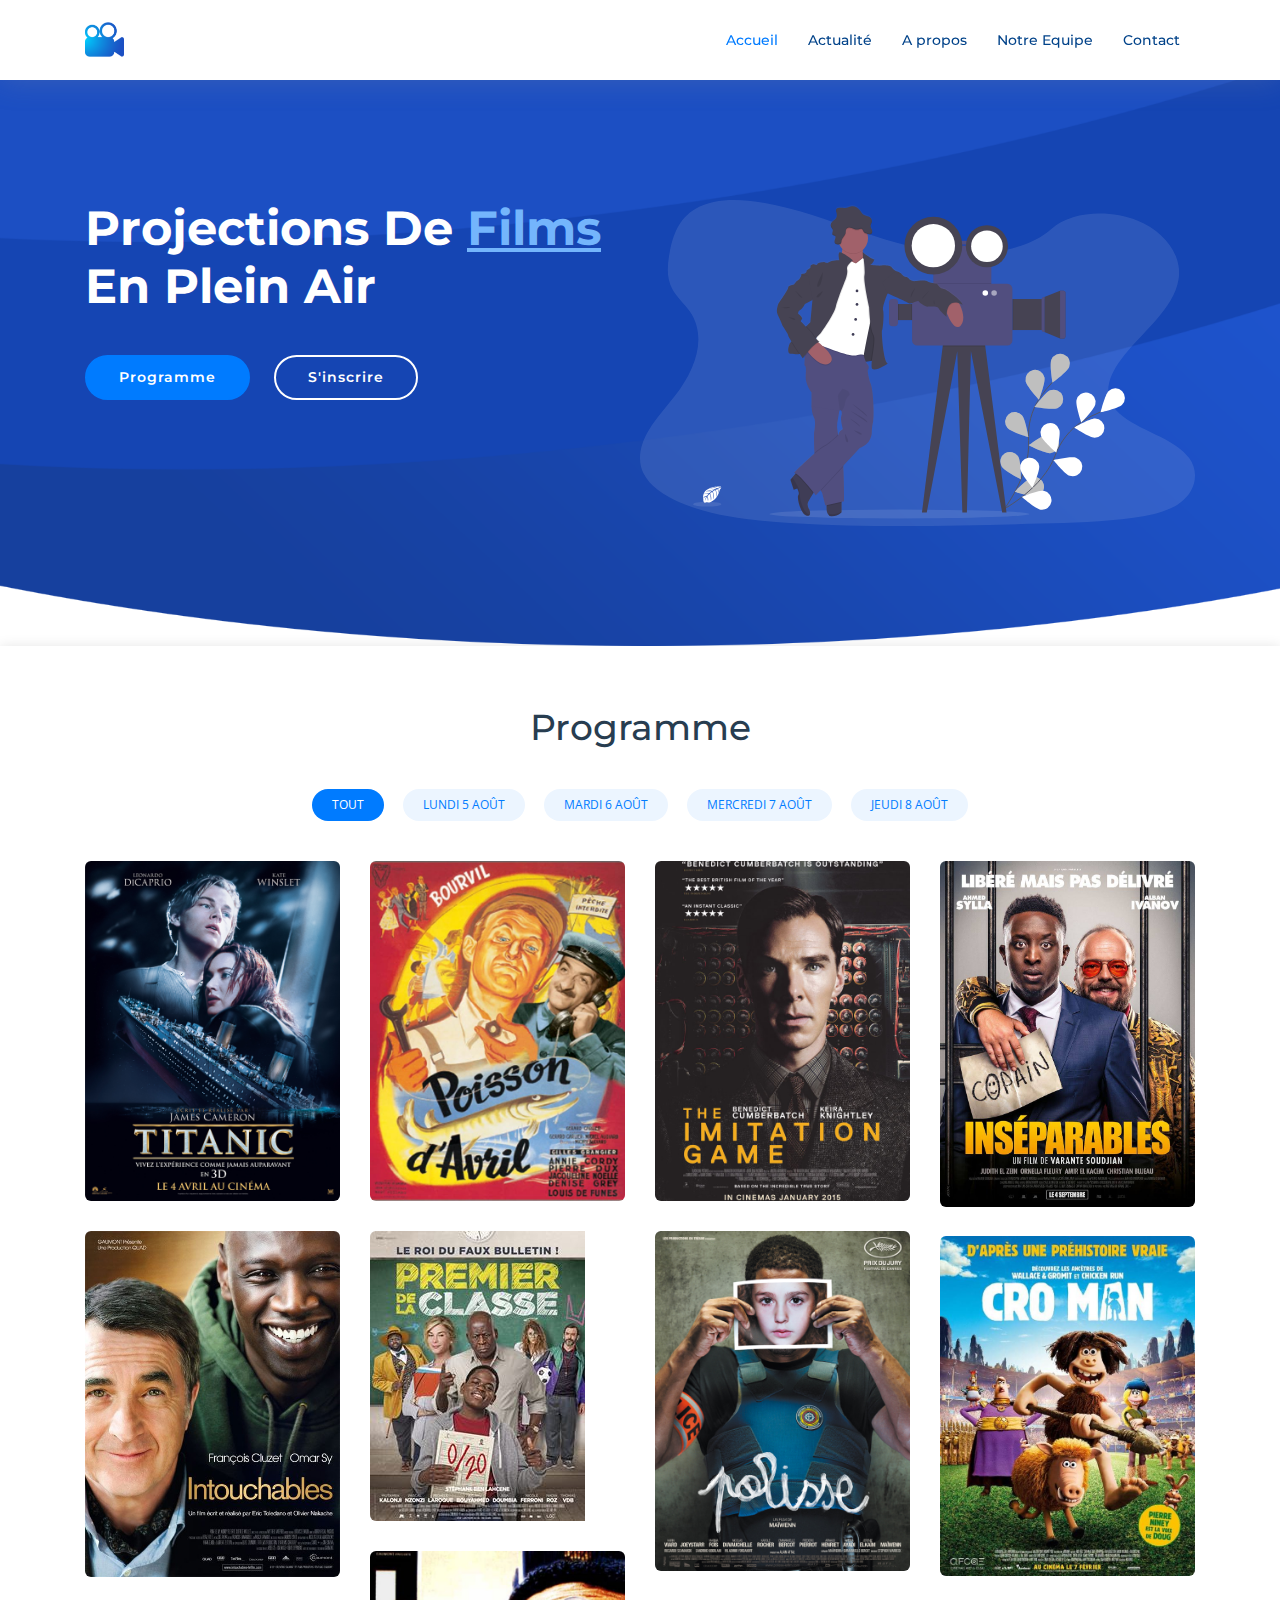
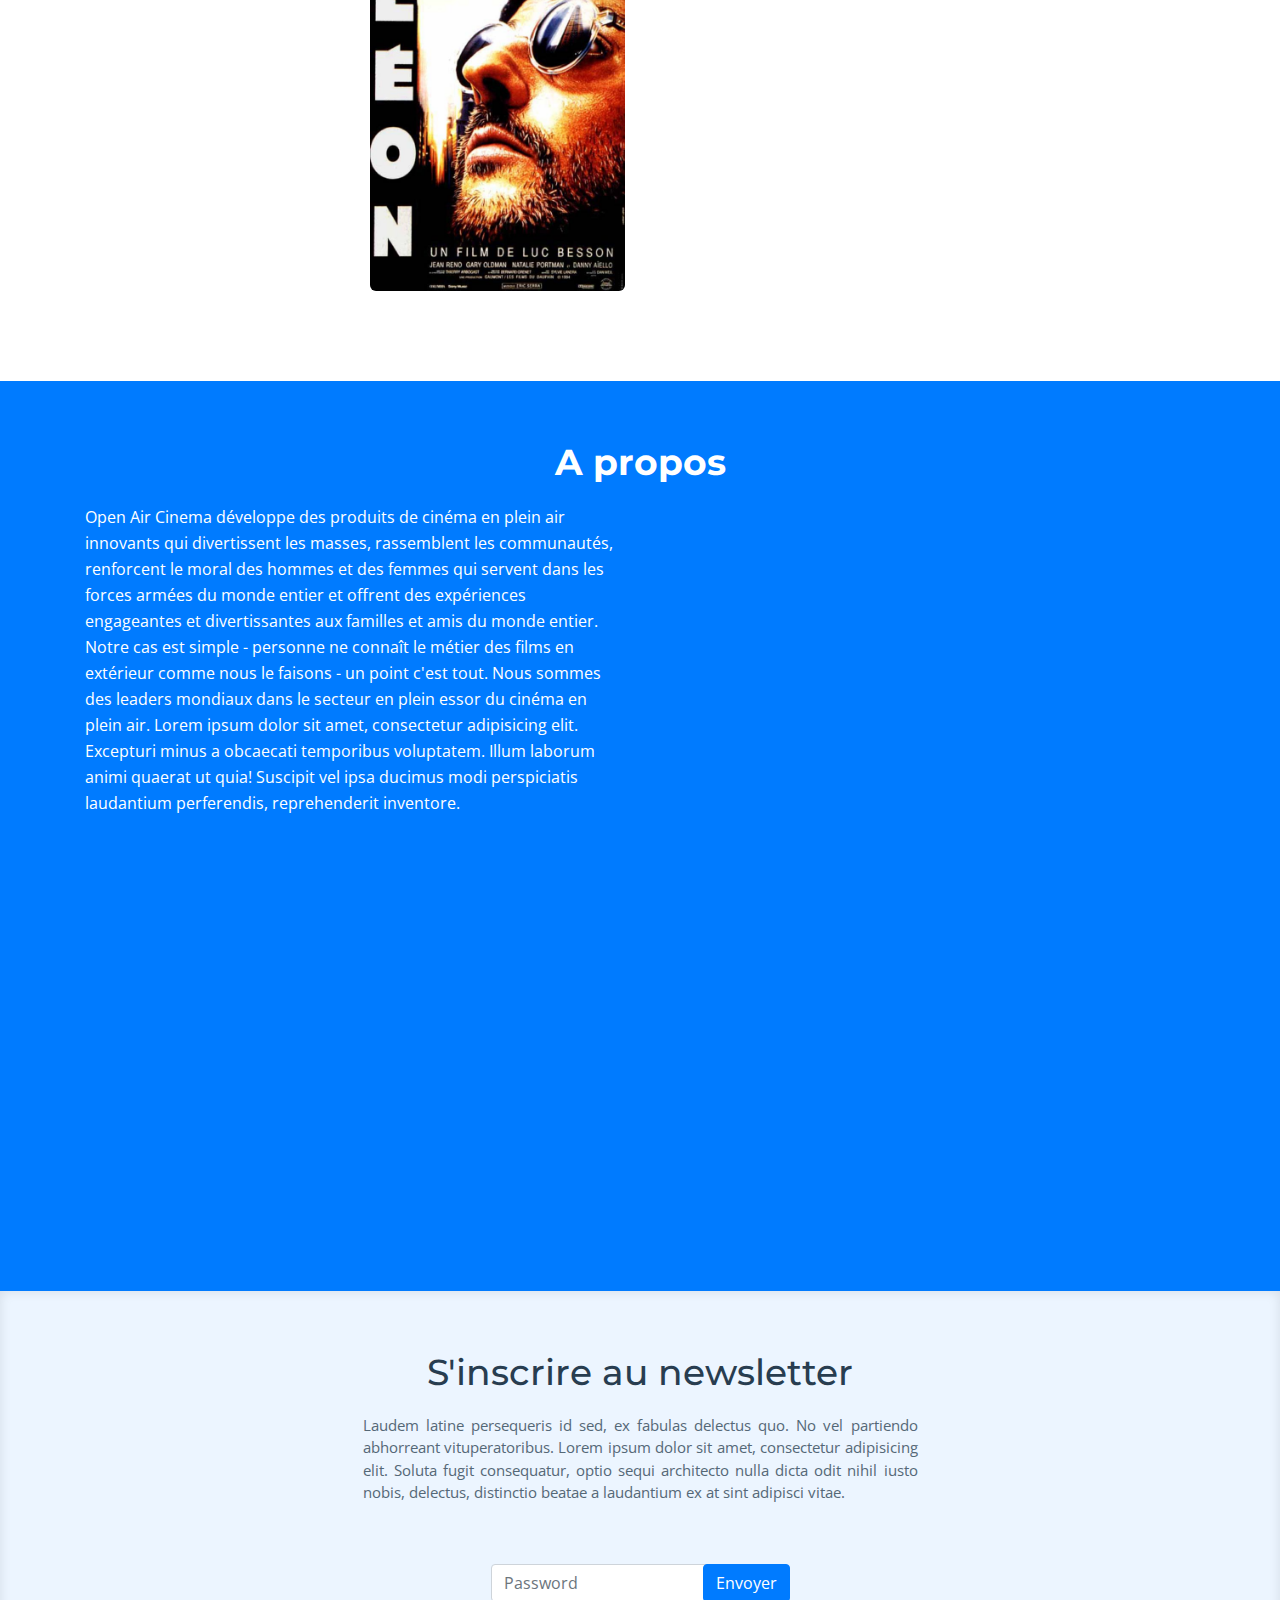
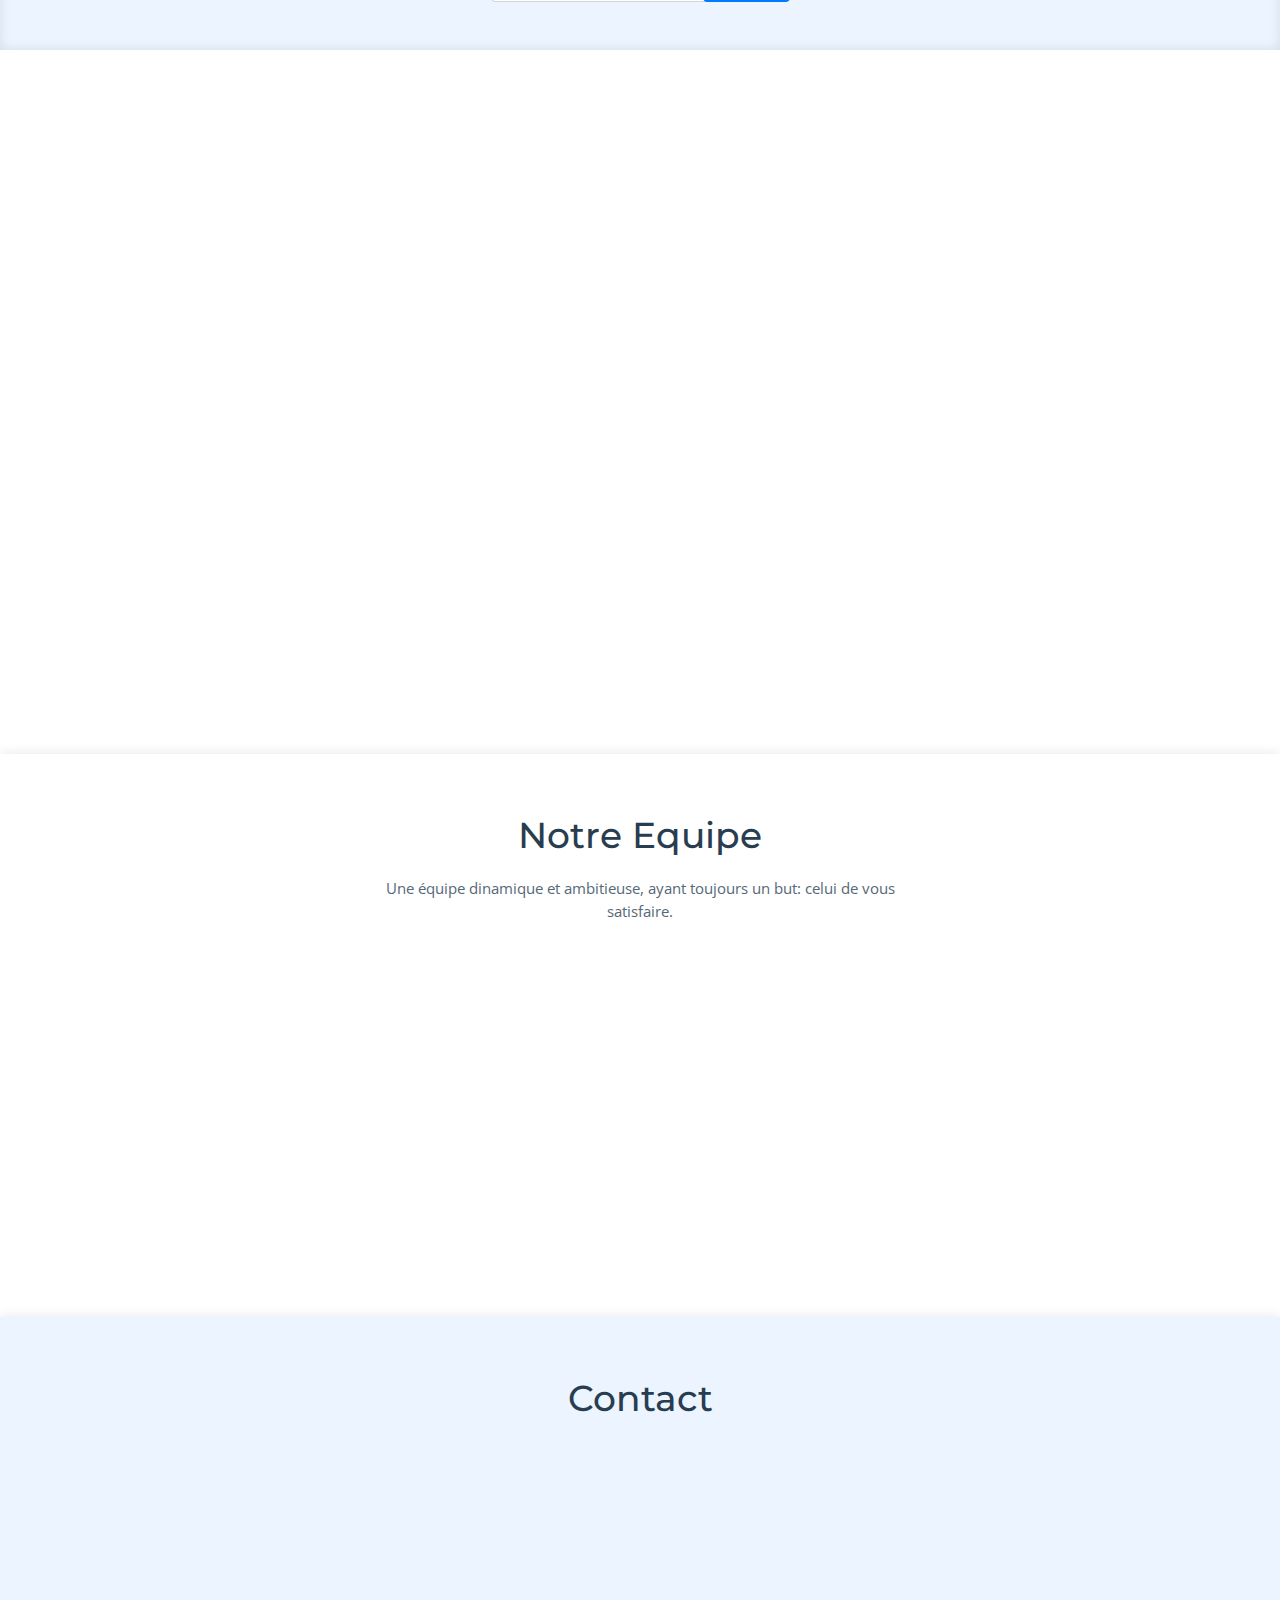
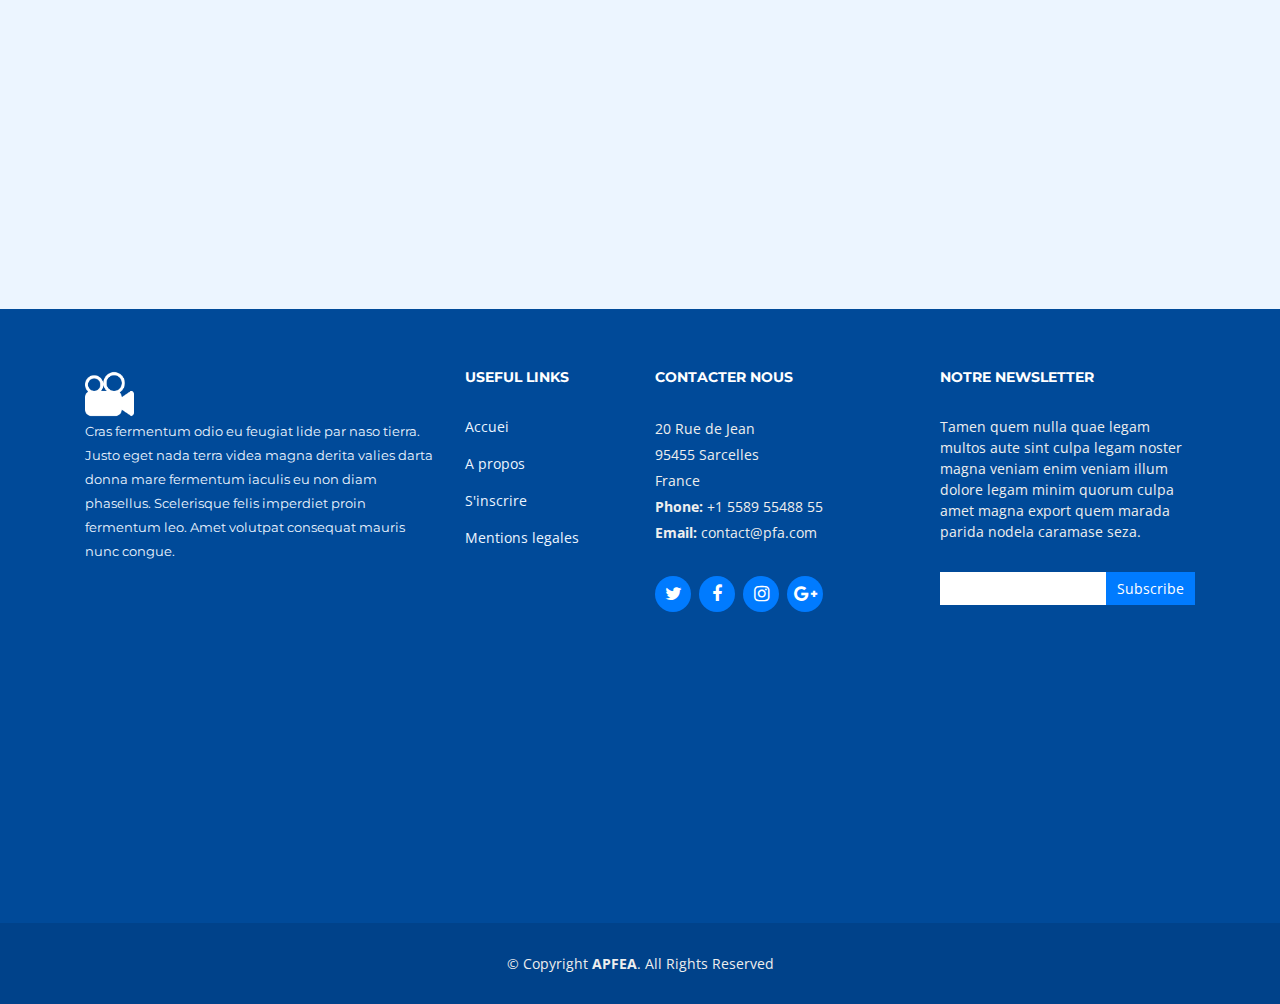
==== commit a743e643: "last commit" ====
--- a/index.html
+++ b/index.html
@@ -1,8 +1,8 @@
 <!DOCTYPE html>
-<html lang="en">
+<html lang="fr">
 <head>
   <meta charset="utf-8">
-  <title>NewBiz Bootstrap Template</title>
+  <title>Association de projection de films en plein air.</title>
   <meta content="width=device-width, initial-scale=1.0" name="viewport">
   <meta content="" name="keywords">
   <meta content="" name="description">
@@ -12,7 +12,7 @@
   <link href="img/apple-touch-icon.png" rel="apple-touch-icon">
 
   <!-- Google Fonts -->
-  <link href="https://fonts.googleapis.com/css?family=Open+Sans:300,300i,400,400i,700,700i|Montserrat:300,400,500,700" rel="stylesheet">
+  <link href="https://fonts.googleapis.com/css?family=Open+Sans:300,300i,400,400i,700,700i|Montserrat:300,400,500,700"rel="stylesheet">
 
   <!-- Bootstrap CSS File -->
   <link href="lib/bootstrap/css/bootstrap.min.css" rel="stylesheet">
@@ -46,7 +46,7 @@
       <nav class="main-nav float-right d-none d-lg-block">
         <ul>
           <li class="active"><a href="#intro">Accueil</a></li>
-          <li><a href="#portfolio">Actualité</a></li>
+          <li><a href="#why-us">Actualité</a></li>
           <li><a href="#about">A propos</a></li>
           <li><a href="#team">Notre Equipe</a></li>
           <li><a href="#contact">Contact</a></li>
@@ -69,7 +69,7 @@
       <div class="intro-info">
         <h2>Projections De <span>Films</span> <br> En Plein Air </h2>
         <div>
-          <a href="#about" class="btn-get-started scrollto">Programme</a>
+          <a href="#portfolio" class="btn-get-started scrollto">Programme</a>
           <a href="#services" class="btn-services scrollto">S'inscrire</a>
         </div>
       </div>
@@ -86,16 +86,17 @@
       <div class="container">
 
         <header class="section-header">
-          <h3 class="section-title">Actualité</h3>
+          <h3 class="section-title">Programme</h3>
         </header>
 
         <div class="row"> 
           <div class="col-lg-12">
             <ul id="portfolio-flters">
               <li data-filter="*" class="filter-active">Tout</li>
-              <li data-filter=".filter-app">Comédie </li>
-              <li data-filter=".filter-card">Fantastique </li>
-              <li data-filter=".filter-web">Drame</li>
+              <li data-filter=".filter-app">Lundi 5 août  </li>
+              <li data-filter=".filter-card">Mardi 6 août  </li>
+              <li data-filter=".filter-web">Mercredi 7 août </li>
+              <li data-filter=".filter-jeud">Jeudi 8 août </li>
             </ul>
           </div>
         </div>
@@ -112,12 +113,11 @@
                   <i class="ion-ios-star text-warning"></i>
                   <i class="ion-ios-star text-warning"></i>
                   <i class="ion-ios-star text-warning"></i>
-                  <i class="ion-ios-star text-warning"></i>
-                </div>
-                <p>Rose est une passagère de première classe qui tente de se suicider pour se libérer des contraintes imposées par son entourage... </p>
-                <div>
-                  <a href="img/portfolio/app1.jpg" data-lightbox="portfolio img-fluid" data-title="App 1" class="link-preview" title="Preview"><i class="ion ion-eye"></i></a>
-                  <a href="#" class="link-details" title="More Details"><i class="ion ion-android-open"></i></a>
+                  <i class="ion-ios-star"></i>
+                </div>
+                <p>Rose est une passagère de première classe qui tente de se suicider pour se libérer des contraintes imposées par son entourage... <a href="detailfilm.html">Lire plus</a> </p>
+                <div class="text-warning">
+                  18h00
                 </div>
               </div>
             </div>
@@ -128,11 +128,77 @@
             <div class="portfolio-wrap">
               <img src="img/films/drames/2.jpg" class="img-fluid" alt="">
               <div class="portfolio-info">
-                <h4><a href="#">Web 3</a></h4>
-                <p>Web</p>
-                <div>
-                  <a href="img/portfolio/web3.jpg" class="link-preview" data-lightbox="portfolio" data-title="Web 3" title="Preview"><i class="ion ion-eye"></i></a>
-                  <a href="#" class="link-details" title="More Details"><i class="ion ion-android-open"></i></a>
+                <h4><a href="#">Poisson d'avril</a></h4>
+                <div class="stars">
+                  <i class="ion-ios-star text-warning"></i>
+                  <i class="ion-ios-star text-warning"></i>
+                  <i class="ion-ios-star text-warning"></i>
+                  <i class="ion-ios-star text-warning"></i>
+                  <i class="ion-ios-star"></i>
+                </div>
+                <p>Lorem ipsum dolor sit amet, consectetur adipisicing elit. Nulla, voluptatem? <a href="detailfilm.html">Lire plus</a> </p>
+                <div class="text-warning">
+                  18h00
+                </div>
+              </div>
+            </div>
+          </div>
+
+          <div class="col-lg-3 col-md-6 portfolio-item filter-jeud" data-wow-delay="0.2s">
+            <div class="portfolio-wrap">
+              <img src="img/films/informatiques/imitation-game.jpg" class="img-fluid" alt="">
+              <div class="portfolio-info">
+                <h4><a href="#">The imitation game</a></h4>
+                <div class="stars">
+                  <i class="ion-ios-star text-warning"></i>
+                  <i class="ion-ios-star text-warning"></i>
+                  <i class="ion-ios-star text-warning"></i>
+                  <i class="ion-ios-star"></i>
+                  <i class="ion-ios-star"></i>
+                </div>
+                <p>Lorem ipsum dolor sit amet, consectetur adipisicing elit. Reiciendis, expedita... <a href="#!">Lire plus</a>  </p>
+                <div class="text-warning">
+                  19h00
+                </div>
+              </div>
+            </div>
+          </div>
+
+          <div class="col-lg-3 col-md-6 portfolio-item filter-card">
+            <div class="portfolio-wrap">
+              <img src="img/films/comedies/1.jpg" class="img-fluid" alt="">
+              <div class="portfolio-info">
+                <h4><a href="#">Inséparable</a></h4>
+               <div class="stars">
+                  <i class="ion-ios-star text-warning"></i>
+                  <i class="ion-ios-star text-warning"></i>
+                  <i class="ion-ios-star text-warning"></i>
+                  <i class="ion-ios-star"></i>
+                  <i class="ion-ios-star"></i>
+                </div>
+                <p>Lorem ipsum dolor sit amet, consectetur adipisicing elit. Reiciendis, expedita... <a href="#!">Lire plus</a>  </p>
+                <div class="text-warning">
+                  20h10
+                </div>
+              </div>
+            </div>
+          </div>
+
+          <div class="col-lg-3 col-md-6 portfolio-item filter-web" data-wow-delay="0.1s">
+            <div class="portfolio-wrap">
+              <img src="img/films/comedies/2.jpg" class="img-fluid" alt="">
+              <div class="portfolio-info">
+                <h4><a href="#">Intouchable</a></h4>
+                <div class="stars">
+                  <i class="ion-ios-star text-warning"></i>
+                  <i class="ion-ios-star text-warning"></i>
+                  <i class="ion-ios-star text-warning"></i>
+                  <i class="ion-ios-star"></i>
+                  <i class="ion-ios-star"></i>
+                </div>
+                <p>Lorem ipsum dolor sit amet, consectetur adipisicing elit. Reiciendis, expedita... <a href="#!">Lire plus</a>  </p>
+                <div class="text-warning">
+                  19h00
                 </div>
               </div>
             </div>
@@ -140,13 +206,19 @@
 
           <div class="col-lg-3 col-md-6 portfolio-item filter-app" data-wow-delay="0.2s">
             <div class="portfolio-wrap">
-              <img src="img/portfolio/app2.jpg" class="img-fluid" alt="">
-              <div class="portfolio-info">
-                <h4><a href="#">App 2</a></h4>
-                <p>App</p>
-                <div>
-                  <a href="img/portfolio/app2.jpg" class="link-preview" data-lightbox="portfolio" data-title="App 2" title="Preview"><i class="ion ion-eye"></i></a>
-                  <a href="#" class="link-details" title="More Details"><i class="ion ion-android-open"></i></a>
+              <img src="img/films/comedies/3.jpg" class="img-fluid" alt="">
+              <div class="portfolio-info">
+                <h4><a href="#">premièr d'la classe</a></h4>
+                <div class="stars">
+                  <i class="ion-ios-star text-warning"></i>
+                  <i class="ion-ios-star text-warning"></i>
+                  <i class="ion-ios-star text-warning"></i>
+                  <i class="ion-ios-star"></i>
+                  <i class="ion-ios-star"></i>
+                </div>
+                <p>Lorem ipsum dolor sit amet, consectetur adipisicing elit. Reiciendis, expedita... <a href="#!">Lire plus</a>  </p>
+                <div class="text-warning">
+                  19h00
                 </div>
               </div>
             </div>
@@ -154,55 +226,19 @@
 
           <div class="col-lg-3 col-md-6 portfolio-item filter-card">
             <div class="portfolio-wrap">
-              <img src="img/films/comedies/1.jpg" class="img-fluid" alt="">
-              <div class="portfolio-info">
-                <h4><a href="#">Card 2</a></h4>
-                <p>Card</p>
-                <div>
-                  <a href="img/portfolio/card2.jpg" class="link-preview" data-lightbox="portfolio" data-title="Card 2" title="Preview"><i class="ion ion-eye"></i></a>
-                  <a href="#" class="link-details" title="More Details"><i class="ion ion-android-open"></i></a>
-                </div>
-              </div>
-            </div>
-          </div>
-
-          <div class="col-lg-3 col-md-6 portfolio-item filter-web" data-wow-delay="0.1s">
-            <div class="portfolio-wrap">
-              <img src="img/films/comedies/2.jpg" class="img-fluid" alt="">
-              <div class="portfolio-info">
-                <h4><a href="#">Web 2</a></h4>
-                <p>Web</p>
-                <div>
-                  <a href="img/portfolio/web2.jpg" class="link-preview" data-lightbox="portfolio" data-title="Web 2" title="Preview"><i class="ion ion-eye"></i></a>
-                  <a href="#" class="link-details" title="More Details"><i class="ion ion-android-open"></i></a>
-                </div>
-              </div>
-            </div>
-          </div>
-
-          <div class="col-lg-3 col-md-6 portfolio-item filter-app" data-wow-delay="0.2s">
-            <div class="portfolio-wrap">
-              <img src="img/films/comedies/3.jpg" class="img-fluid" alt="">
-              <div class="portfolio-info">
-                <h4><a href="#">App 3</a></h4>
-                <p>App</p>
-                <div>
-                  <a href="img/portfolio/app3.jpg" class="link-preview" data-lightbox="portfolio" data-title="App 3" title="Preview"><i class="ion ion-eye"></i></a>
-                  <a href="#" class="link-details" title="More Details"><i class="ion ion-android-open"></i></a>
-                </div>
-              </div>
-            </div>
-          </div>
-
-          <div class="col-lg-3 col-md-6 portfolio-item filter-card">
-            <div class="portfolio-wrap">
               <img src="img/films/enfants/1.jpg" class="img-fluid" alt="">
               <div class="portfolio-info">
-                <h4><a href="#">Card 1</a></h4>
-                <p>Card</p>
-                <div>
-                  <a href="img/portfolio/card1.jpg" class="link-preview" data-lightbox="portfolio" data-title="Card 1" title="Preview"><i class="ion ion-eye"></i></a>
-                  <a href="#" class="link-details" title="More Details"><i class="ion ion-android-open"></i></a>
+                <h4><a href="#">Polisse</a></h4>
+                <div class="stars">
+                  <i class="ion-ios-star text-warning"></i>
+                  <i class="ion-ios-star text-warning"></i>
+                  <i class="ion-ios-star text-warning"></i>
+                  <i class="ion-ios-star"></i>
+                  <i class="ion-ios-star"></i>
+                </div>
+                <p>Lorem ipsum dolor sit amet, consectetur adipisicing elit. Reiciendis, expedita... <a href="#!">Lire plus</a>  </p>
+                <div class="text-warning">
+                  19h00
                 </div>
               </div>
             </div>
@@ -212,11 +248,17 @@
             <div class="portfolio-wrap">
               <img src="img/films/enfants/2.jpg" class="img-fluid" alt="">
               <div class="portfolio-info">
-                <h4><a href="#">Card 3</a></h4>
-                <p>Card</p>
-                <div>
-                  <a href="img/portfolio/card3.jpg" class="link-preview" data-lightbox="portfolio" data-title="Card 3" title="Preview"><i class="ion ion-eye"></i></a>
-                  <a href="#" class="link-details" title="More Details"><i class="ion ion-android-open"></i></a>
+                <h4><a href="#">Cro man</a></h4>
+                <div class="stars">
+                  <i class="ion-ios-star text-warning"></i>
+                  <i class="ion-ios-star text-warning"></i>
+                  <i class="ion-ios-star text-warning"></i>
+                  <i class="ion-ios-star"></i>
+                  <i class="ion-ios-star"></i>
+                </div>
+                <p>Lorem ipsum dolor sit amet, consectetur adipisicing elit. Reiciendis, expedita... <a href="#!">Lire plus</a>  </p>
+                <div class="text-warning">
+                  19h00
                 </div>
               </div>
             </div>
@@ -227,10 +269,16 @@
               <img src="img/films/enfants/3.jpeg" class="img-fluid" alt="">
               <div class="portfolio-info">
                 <h4><a href="#">Web 1</a></h4>
-                <p>Web</p>
-                <div>
-                  <a href="img/portfolio/web1.jpg" class="link-preview" data-lightbox="portfolio" data-title="Web 1" title="Preview"><i class="ion ion-eye"></i></a>
-                  <a href="#" class="link-details" title="More Details"><i class="ion ion-android-open"></i></a>
+                <div class="stars">
+                  <i class="ion-ios-star text-warning"></i>
+                  <i class="ion-ios-star text-warning"></i>
+                  <i class="ion-ios-star text-warning"></i>
+                  <i class="ion-ios-star"></i>
+                  <i class="ion-ios-star"></i>
+                </div>
+                <p>Lorem ipsum dolor sit amet, consectetur adipisicing elit. Reiciendis, expedita... <a href="#!">Lire plus</a>  </p>
+                <div class="text-warning">
+                  19h00
                 </div>
               </div>
             </div>
@@ -249,18 +297,16 @@
       <div class="container">
 
         <header class="section-header">
-          <h3>A propos</h3>
+          <h3 class="text-white font-weight-bold">A propos</h3>
           
         </header>
 
-        <div class="row about-container">
+        <div class="row about-container text-white">
 
           <div class="col-lg-6 content order-lg-1 order-2">
             <p>
-              Lorem ipsum dolor sit amet, consectetur adipiscing elit, sed do eiusmod tempor incididunt ut labore et dolore magna aliqua. Ut enim ad minim veniam, quis nostrud exercitation ullamco laboris nisi ut aliquip ex ea commodo consequat.
-              Lorem ipsum dolor sit amet, consectetur adipisicing elit. Necessitatibus dicta molestias, expedita ipsa libero fugiat qui nemo tempore, temporibus at ad esse quasi minima, accusamus iure, placeat nostrum sit enim.
-              Lorem ipsum dolor sit amet, consectetur adipiscing elit, sed do eiusmod tempor incididunt ut labore et dolore magna aliqua. Ut enim ad minim veniam, quis nostrud exercitation ullamco laboris nisi ut aliquip ex ea commodo consequat.
-              Lorem ipsum dolor sit amet, consectetur adipisicing elit. Necessitatibus dicta molestias, expedita ipsa libero fugiat qui nemo tempore, temporibus at ad esse quasi minima, accusamus iure, placeat nostrum sit enim.
+              Open Air Cinema développe des produits de cinéma en plein air innovants qui divertissent les masses, rassemblent les communautés, renforcent le moral des hommes et des femmes qui servent dans les forces armées du monde entier et offrent des expériences engageantes et divertissantes aux familles et amis du monde entier. Notre cas est simple - personne ne connaît le métier des films en extérieur comme nous le faisons - un point c'est tout. Nous sommes des leaders mondiaux dans le secteur en plein essor du cinéma en plein air.
+              Lorem ipsum dolor sit amet, consectetur adipisicing elit. Excepturi minus a obcaecati temporibus voluptatem. Illum laborum animi quaerat ut quia! Suscipit vel ipsa ducimus modi perspiciatis laudantium perferendis, reprehenderit inventore.
              
               
             </p>
@@ -268,8 +314,8 @@
             
           </div>
 
-          <div class="col-lg-6 background order-lg-2 order-1 wow fadeInUp">
-            <img src="img/about-img.svg" class="img-fluid" alt="">
+          <div class="col-lg-6  order-lg-2 order-1 wow fadeInUp">
+            <img src="img/about.jpg" class="img-fluid rounded" alt="">
           </div>
         </div>
 
@@ -277,14 +323,16 @@
           <div class="col-lg-6 wow fadeInUp">
             <img src="img/about-extra-1.svg" class="img-fluid" alt="">
           </div>
-          <div class="col-lg-6 wow fadeInUp pt-5 pt-lg-0">
-            <h4>Voluptatem dignissimos provident quasi corporis voluptates sit assumenda.</h4>
+          <div class="col-lg-6 wow fadeInUp pt-5 pt-lg-0 text-white">
+            <h4>ENGAGEMENT DE QUALITÉ</h4>
             <p>
-              Ipsum in aspernatur ut possimus sint. Quia omnis est occaecati possimus ea. Quas molestiae perspiciatis occaecati qui rerum. Deleniti quod porro sed quisquam saepe. Numquam mollitia recusandae non ad at et a.
+              Nos écrans gonflables sont de fabrication française afin que nous puissions suivre de près le processus de fabrication. Il en résulte des produits solides, faciles à utiliser et très durables.
             </p>
+                <h4>PRODUITS À USAGE COMMUNAUTAIRE ET PERSONNEL</h4>
             <p>
-              Ad vitae recusandae odit possimus. Quaerat cum ipsum corrupti. Odit qui asperiores ea corporis deserunt veritatis quidem expedita perferendis. Qui rerum eligendi ex doloribus quia sit. Porro rerum eum eum.
+             Personne n’a fait plus de productions en plein air que nous - nous savons ce que nous faisons. En tant que tels, nous avons exploité cette expertise pour en tirer les systèmes de théâtre en plein air de qualité théâtrale les plus concis et les plus faciles à utiliser du marché. 
             </p>
+
           </div>
         </div>
 
@@ -320,150 +368,59 @@
     </section><!-- #services -->
 
     <!--==========================
-      Why Us Section
+      Nos services
     ============================-->
     <section id="why-us" class="wow fadeIn">
       <div class="container">
         <header class="section-header">
-          <h3>Nos services</h3>
+          <h3>Actualités</h3>
         </header>
 
         <div class="row row-eq-height justify-content-center">
 
           <div class="col-lg-4 mb-4">
             <div class="card wow bounceInUp">
-                <i class="fa fa-diamond"></i>
-              <div class="card-body">
-                <h5 class="card-title">Corporis dolorem</h5>
-                <p class="card-text">Deleniti optio et nisi dolorem debitis. Aliquam nobis est temporibus sunt ab inventore officiis aut voluptatibus.</p>
-                <a href="#" class="readmore">Read more </a>
-              </div>
+                <img src="img/actus/1.jpg" class="card-img-top" alt="...">
+                <div class="card-body">
+                  <h5 class="card-title">Après Death Stranding, Hideo Kojima veut se lancer dans le cinéma</h5>
+                  <p class="card-text">C’est dans une interview donnée à l’occasion de la sortie du jeu Death Stranding (lire notre test ici) ...</p>
+                  <a href="#!" class="card-text"><small class=" text-info">Lire la suite</small></a>
+                </div>
             </div>
           </div>
 
           <div class="col-lg-4 mb-4">
             <div class="card wow bounceInUp">
-                <i class="fa fa-language"></i>
-              <div class="card-body">
-                <h5 class="card-title">Voluptates dolores</h5>
-                <p class="card-text">Voluptates nihil et quis omnis et eaque omnis sint aut. Ducimus dolorum aspernatur.</p>
-                <a href="#" class="readmore">Read more </a>
-              </div>
+                <img src="img/actus/3.jpg" class="card-img-top" alt="...">
+                <div class="card-body">
+                  <h5 class="card-title">C'est l'été avec le cinéma en plein air !</h5>
+                  <p class="card-text">Au programme cet été, un film d'animation qui nous incite à voir un monde aquatique se mêler au nôtre, ...</p>
+                  <a href="#!" class="card-text"><small class=" text-info">Lire la suite</small></a>
+                </div>
             </div>
           </div>
 
           <div class="col-lg-4 mb-4">
             <div class="card wow bounceInUp">
-                <i class="fa fa-object-group"></i>
-              <div class="card-body">
-                <h5 class="card-title">Eum ut aspernatur</h5>
-                <p class="card-text">Autem quod nesciunt eos ea aut amet laboriosam ab. Eos quis porro in non nemo ex. </p>
-                <a href="#" class="readmore">Read more </a>
-              </div>
-            </div>
-          </div>
-
-        </div>
-
-        <div class="row counters">
-
-          <div class="col-lg-3 col-6 text-center">
-            <span data-toggle="counter-up">274</span>
-            <p>Clients</p>
-          </div>
-
-          <div class="col-lg-3 col-6 text-center">
-            <span data-toggle="counter-up">421</span>
-            <p>Projects</p>
-          </div>
-
-          <div class="col-lg-3 col-6 text-center">
-            <span data-toggle="counter-up">1,364</span>
-            <p>Hours Of Support</p>
-          </div>
-
-          <div class="col-lg-3 col-6 text-center">
-            <span data-toggle="counter-up">18</span>
-            <p>Hard Workers</p>
-          </div>
-  
-        </div>
+                <img src="img/actus/2.jpg" class="card-img-top" alt="...">
+                <div class="card-body">
+                  <h5 class="card-title">Les réseaux sociaux ont-ils tué les stars de cinéma?</h5>
+                  <p class="card-text">De plus en plus de comédien·nes choisissent de se dévoiler sur Instagram, YouTube ou Twitter, rompant une longue tradition ...</p>
+                  <a href="#!" class="card-text"><small class=" text-info">Lire la suite</small></a>
+                </div>
+            </div>
+          </div>
+
+        </div>
+
+
 
       </div>
     </section>
 
 
     <!--==========================
-      Clients Section
-    ============================-->
-    <section id="testimonials" class="section-bg">
-      <div class="container">
-
-        <header class="section-header">
-          <h3>Temoignages</h3>
-        </header>
-
-        <div class="row justify-content-center">
-          <div class="col-lg-8">
-
-            <div class="owl-carousel testimonials-carousel wow fadeInUp">
-    
-              <div class="testimonial-item">
-                <img src="img/testimonial-1.jpg" class="testimonial-img" alt="">
-                <h3>Saul Goodman</h3>
-                <h4>Ceo &amp; Founder</h4>
-                <p>
-                  Proin iaculis purus consequat sem cure digni ssim donec porttitora entum suscipit rhoncus. Accusantium quam, ultricies eget id, aliquam eget nibh et. Maecen aliquam, risus at semper.
-                </p>
-              </div>
-    
-              <div class="testimonial-item">
-                <img src="img/testimonial-2.jpg" class="testimonial-img" alt="">
-                <h3>Sara Wilsson</h3>
-                <h4>Designer</h4>
-                <p>
-                  Export tempor illum tamen malis malis eram quae irure esse labore quem cillum quid cillum eram malis quorum velit fore eram velit sunt aliqua noster fugiat irure amet legam anim culpa.
-                </p>
-              </div>
-    
-              <div class="testimonial-item">
-                <img src="img/testimonial-3.jpg" class="testimonial-img" alt="">
-                <h3>Jena Karlis</h3>
-                <h4>Store Owner</h4>
-                <p>
-                  Enim nisi quem export duis labore cillum quae magna enim sint quorum nulla quem veniam duis minim tempor labore quem eram duis noster aute amet eram fore quis sint minim.
-                </p>
-              </div>
-    
-              <div class="testimonial-item">
-                <img src="img/testimonial-4.jpg" class="testimonial-img" alt="">
-                <h3>Matt Brandon</h3>
-                <h4>Freelancer</h4>
-                <p>
-                  Fugiat enim eram quae cillum dolore dolor amet nulla culpa multos export minim fugiat minim velit minim dolor enim duis veniam ipsum anim magna sunt elit fore quem dolore labore illum veniam.
-                </p>
-              </div>
-    
-              <div class="testimonial-item">
-                <img src="img/testimonial-5.jpg" class="testimonial-img" alt="">
-                <h3>John Larson</h3>
-                <h4>Entrepreneur</h4>
-                <p>
-                  Quis quorum aliqua sint quem legam fore sunt eram irure aliqua veniam tempor noster veniam enim culpa labore duis sunt culpa nulla illum cillum fugiat legam esse veniam culpa fore nisi cillum quid.
-                </p>
-              </div>
-
-            </div>
-
-          </div>
-        </div>
-
-
-      </div>
-    </section><!-- #testimonials -->
-
-    <!--==========================
-      Team Section
+      Notre Equipe
     ============================-->
     <section id="team" class="section-bg">
       <div class="container">
@@ -552,77 +509,9 @@
     </section><!-- #team -->
 
     <!--==========================
-      Clients Section
-    ============================-->
-    <section id="clients" class="section-bg">
-
-      <div class="container">
-
-        <div class="section-header">
-          <h3>Our CLients</h3>
-          <p>Sed ut perspiciatis unde omnis iste natus error sit voluptatem accusantium doloremque dere santome nida.</p>
-        </div>
-
-        <div class="row no-gutters clients-wrap clearfix wow fadeInUp">
-
-          <div class="col-lg-3 col-md-4 col-xs-6">
-            <div class="client-logo">
-              <img src="img/clients/client-1.png" class="img-fluid" alt="">
-            </div>
-          </div>
-          
-          <div class="col-lg-3 col-md-4 col-xs-6">
-            <div class="client-logo">
-              <img src="img/clients/client-2.png" class="img-fluid" alt="">
-            </div>
-          </div>
-        
-          <div class="col-lg-3 col-md-4 col-xs-6">
-            <div class="client-logo">
-              <img src="img/clients/client-3.png" class="img-fluid" alt="">
-            </div>
-          </div>
-          
-          <div class="col-lg-3 col-md-4 col-xs-6">
-            <div class="client-logo">
-              <img src="img/clients/client-4.png" class="img-fluid" alt="">
-            </div>
-          </div>
-          
-          <div class="col-lg-3 col-md-4 col-xs-6">
-            <div class="client-logo">
-              <img src="img/clients/client-5.png" class="img-fluid" alt="">
-            </div>
-          </div>
-        
-          <div class="col-lg-3 col-md-4 col-xs-6">
-            <div class="client-logo">
-              <img src="img/clients/client-6.png" class="img-fluid" alt="">
-            </div>
-          </div>
-          
-          <div class="col-lg-3 col-md-4 col-xs-6">
-            <div class="client-logo">
-              <img src="img/clients/client-7.png" class="img-fluid" alt="">
-            </div>
-          </div>
-          
-          <div class="col-lg-3 col-md-4 col-xs-6">
-            <div class="client-logo">
-              <img src="img/clients/client-8.png" class="img-fluid" alt="">
-            </div>
-          </div>
-
-        </div>
-
-      </div>
-
-    </section>
-
-    <!--==========================
       Contact Section
     ============================-->
-    <section id="contact">
+    <section id="contact" class="section-bg">
       <div class="container-fluid">
 
         <div class="section-header">
@@ -656,7 +545,7 @@
             <div class="form">
               <div id="sendmessage">Votre message a été envoyé. Merci!</div>
               <div id="errormessage"></div>
-              <form action="" method="post" role="form" class="contactForm">
+              <form  method="post" role="form" class="contactForm">
                 <div class="form-row">
                   <div class="form-group col-lg-6">
                     <input type="text" name="name" class="form-control" id="name" placeholder="Votre nom" data-rule="minlen:4" data-msg="Veuillez entrer au moins 4 caractères" />
@@ -706,8 +595,7 @@
               <li><a href="#">Accuei</a></li>
               <li><a href="#">A propos</a></li>
               <li><a href="#">S'inscrire</a></li>
-              <li><a href="#">Terms of service</a></li>
-              <li><a href="#">Privacy policy</a></li>
+              <li><a href="#">Mentions legales</a></li>
             </ul>
           </div>
 
@@ -733,7 +621,7 @@
           <div class="col-lg-3 col-md-6 footer-newsletter">
             <h4>Notre Newsletter</h4>
             <p>Tamen quem nulla quae legam multos aute sint culpa legam noster magna veniam enim veniam illum dolore legam minim quorum culpa amet magna export quem marada parida nodela caramase seza.</p>
-            <form action="" method="post">
+            <form  method="post">
               <input type="email" name="email"><input type="submit"  value="Subscribe">
             </form>
           </div>
@@ -751,8 +639,7 @@
   </footer><!-- #footer -->
 
   <a href="#" class="back-to-top"><i class="fa fa-chevron-up"></i></a>
-  <!-- Uncomment below i you want to use a preloader -->
-  <!-- <div id="preloader"></div> -->
+  
 
   <!-- JavaScript Libraries -->
   <script src="lib/jquery/jquery.min.js"></script>
@@ -769,7 +656,7 @@
   <!-- Contact Form JavaScript File -->
   <script src="contactform/contactform.js"></script>
 
-  <!-- Template Main Javascript File -->
+  <!-- Template Main Javascript  -->
   <script src="js/main.js"></script>
 
 </body>
--- a/css/style.css
+++ b/css/style.css
@@ -1,9 +1,3 @@
-/*
-  Theme Name: NewBiz
-  Theme URL: https://bootstrapmade.com/newbiz-bootstrap-business-template/
-  Author: BootstrapMade.com
-  License: https://bootstrapmade.com/license/
-*/
 
 /*--------------------------------------------------------------
 # General
@@ -482,7 +476,7 @@
 --------------------------------*/
 
 #about {
-  background: #fff;
+  background: #007bff;
   padding: 60px 0;
 }
 
@@ -490,12 +484,8 @@
   margin: 20px 0;
 }
 
-#about .about-container .content {
-  background: #fff;
-}
-
 #about .about-container .title {
-  color: #333;
+  color: #fff;
   font-weight: 700;
   font-size: 32px;
 }
@@ -1411,6 +1401,10 @@
   }
 }
 
-.h-25 {
+.footer-info img {
     height: 10% !important;
+}
+
+.bg-bleu-template{
+  background-color: #004a99;
 }